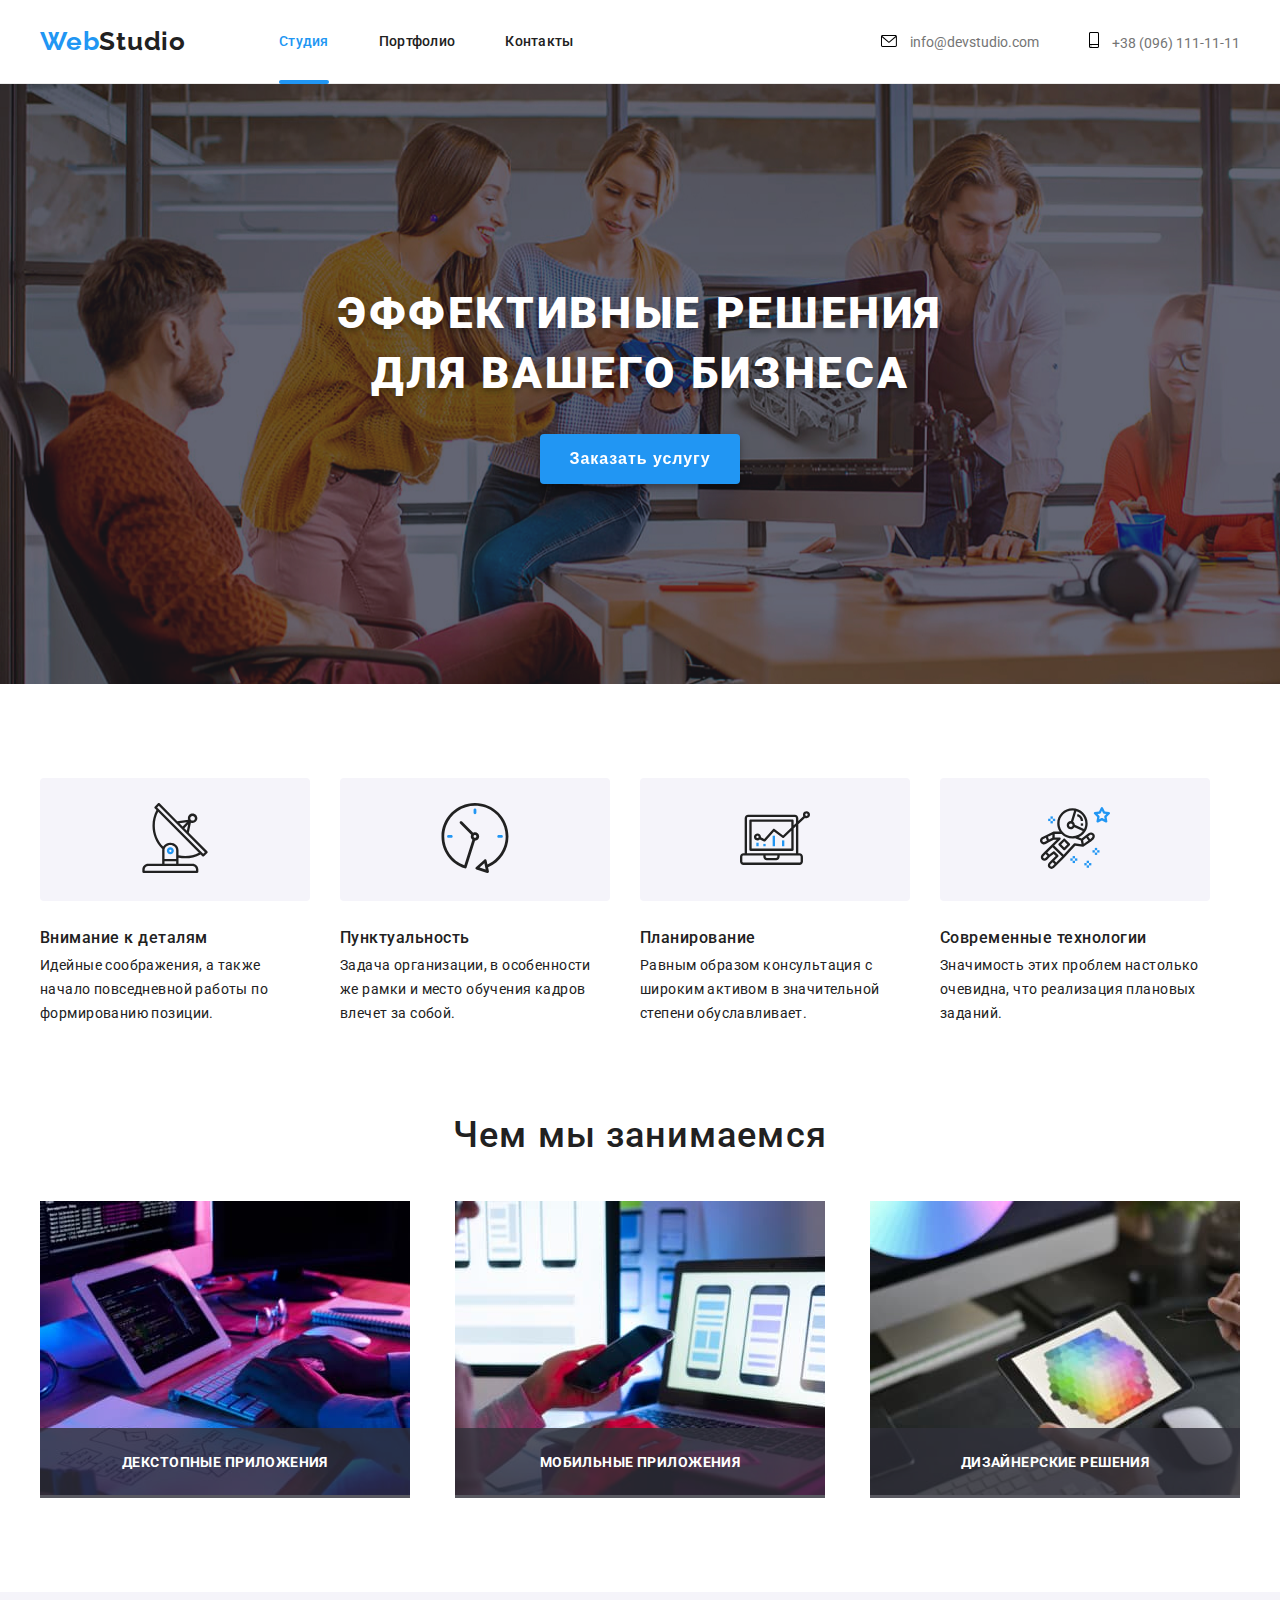
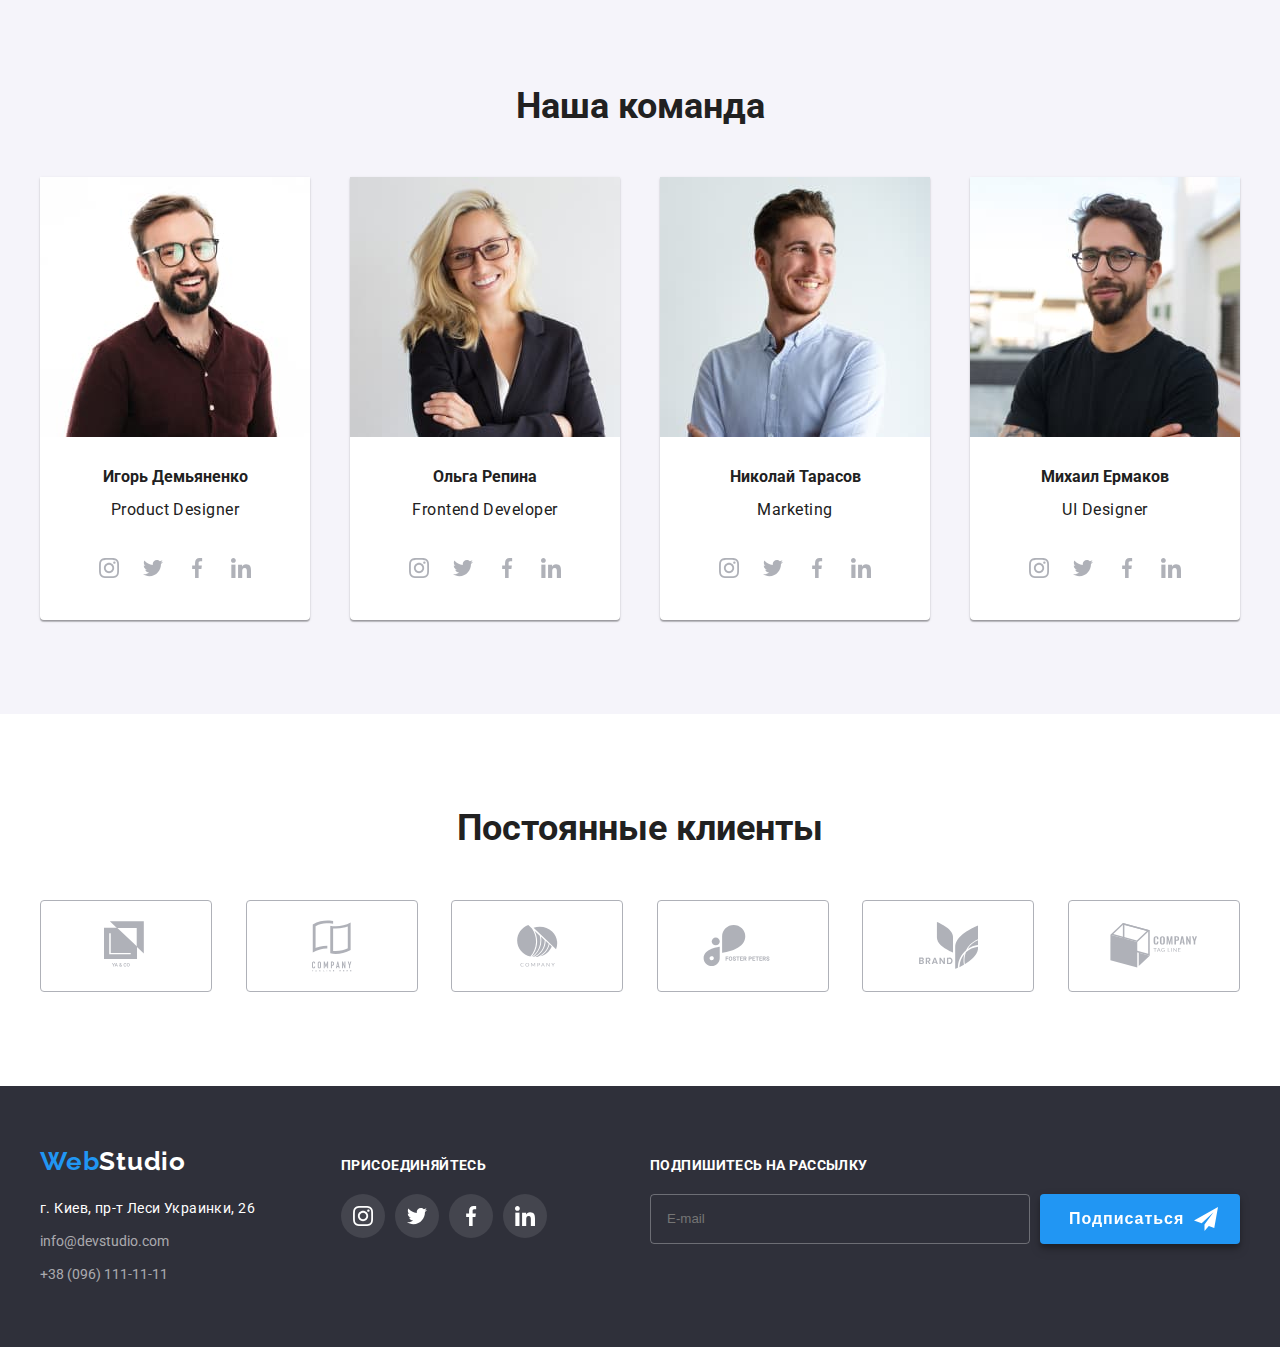
==== index.html @ e43fecfa "Загрузка проекта" ====
<!DOCTYPE html>
<html lang="ru">
  <head>
    <meta charset="UTF-8" />
    <meta http-equiv="X-UA-Compatible" content="IE=edge" />
    <meta name="viewport" content="width=device-width, initial-scale=1.0" />
    <title>Студия</title>
    <link rel="preconnect" href="https://fonts.gstatic.com" />
    <link
      href="https://fonts.googleapis.com/css2?family=Raleway:wght@700&family=Roboto:wght@400;500;700;900&display=swap"
      rel="stylesheet"
    />
    <link rel="stylesheet" href="css/main.min.css" />
  </head>
  <body>
    <!-- Шапка -->

    <header class="page-header">
      <div class="container header">
        <nav class="nav">
          <a href="./index.html" class="logo"> Web<span class="header-logo">Studio </span> </a>
          <ul class="site-nav list">
            <li class="nav-item"><a href="./index.html" class="link active">Студия</a></li>
            <li class="nav-item"><a href="./portfolio.html" class="link">Портфолио</a></li>
            <li class="nav-item"><a href="#contacts" class="link">Контакты</a></li>
          </ul>
        </nav>
        <ul class="auth-site list">
          <li class="auth-item">
            <div class="auth-block">
              <a href="mailto:info@devstudio.com" class="auth-block-link">
                <svg class="auth-icon" width="16" height="12">
                  <use href="./images/sprite.svg#mail"></use>
                </svg>
                info@devstudio.com
              </a>
            </div>
          </li>
          <li class="auth-item">
            <div class="auth-block">
              <a href="tel:+380961111111" class="auth-block-link">
                <svg class="auth-icon" width="10" height="16">
                  <use href="./images/sprite.svg#smartphone"></use>
                </svg>
                +38 (096) 111-11-11
              </a>
            </div>
          </li>
        </ul>
      </div>
    </header>
    <main>
      <!-- Герой -->

      <section class="section hero">
        <div class="hero">
          <h1 class="hero-title">Эффективные решения для вашего бизнеса</h1>
          <button type="button" class="button primary" data-modal-open> Заказать услугу</button>
        <div class="backdrop is-hidden" data-modal>
       <div class="modal">
       <button type="button" class="close" data-modal-close> 
         <svg class="signup-svg">
          <use href="./images/sprite.svg#modal-close"></use>
         </svg></button>
       <form action="" class="signup-form">
         <h2 class="signup-heading">Оставьте свои данные, мы вам перезвоним</h2>
         <label class="signup-field">
           Имя
           <span class="signup-form-input-wrapper">
           <input name="user-name" class="signup-form-input" type="text">
           <svg class="modal-icon">
              <use href="./images/sprite.svg#modal-person"></use>
            </svg>
          </span>
         </label>
          <label class="signup-field">
            Телефон
            <span class="signup-form-input-wrapper">
            <input name="user-phone" class="signup-form-input" type="tel">
            <svg class="modal-icon">
              <use href="./images/sprite.svg#modal-phone"></use>
            </svg>
            </span>
          </label>
          <label class="signup-field">
            Почта
            <span class="signup-form-input-wrapper">
            <input name="user-mail" class="signup-form-input" type="email">
            <svg class="modal-icon">
              <use href="./images/sprite.svg#modal-mail"></use>
            </svg>
            </span>
          </label>
          <label class="signup-field">
            Комментарий
            <textarea name="user-massage" placeholder="Введите текст" class="signup-textarea"></textarea>
          </label>
          <span class="signup-term">
           <input id="user-term" type="checkbox" name="user-term" class="signup-form-term visually-hidden">  
           <label class="signup-form-term-desc" for="user-term"> Соглашаюсь с рассылкой и принимаю <a class="terms-link" href=""> Условия договора</a></label>
            </span>
            <button type="submit" class="button signup-button">Отправить</button>
       </form>
      </div>
     </div>
        </div>
      </section>

      <div class="container">
        <ul class="advantage-icons">
          <li class="advantage-icons-list">
            <svg class="svg-icon">
              <use href="./images/sprite.svg#antenna"></use>
            </svg>
          </li>
          <li class="advantage-icons-list">
            <svg class="svg-icon">
              <use href="./images/sprite.svg#clock"></use>
            </svg>
          </li>
          <li class="advantage-icons-list">
            <svg class="svg-icon">
              <use href="./images/sprite.svg#diagram"></use>
            </svg>
          </li>
          <li class="advantage-icons-list">
            <svg class="svg-icon">
              <use href="./images/sprite.svg#astronaut"></use>
            </svg>
          </li>
        </ul>
      </div>

      <div class="container">
        <section class="advantage">
          <ul class="section-advantage">
            <li class="list-item">
              <h3 class="section-advantage-title">Внимание к деталям</h3>
              <p>Идейные соображения, а также начало повседневной работы по формированию позиции.</p>
            </li>
            <li class="list-item">
              <h3 class="section-advantage-title">Пунктуальность</h3>
              <p>Задача организации, в особенности же рамки и место обучения кадров влечет за собой.</p>
            </li>
            <li class="list-item">
              <h3 class="section-advantage-title">Планирование</h3>
              <p>Равным образом консультация с широким активом в значительной степени обуславливает.</p>
            </li>
            <li class="list-item">
              <h3 class="section-advantage-title">Современные технологии</h3>
              <p>Значимость этих проблем настолько очевидна, что реализация плановых заданий.</p>
            </li>
          </ul>
        </section>
      </div>

      <!-- Наши преимущества -->

      <section class="section">
        <div class="container">
          <h2 class="section-title">Чем мы занимаемся</h2>
          <ul class="section-title-image">
            <li class="advantage-image">
              <div class="advantage-info">
              <img src="./images/advantages/img.jpg" width="370" height="294" alt="программирование на планшете" />
              <p class="works">ДЕКСТОПНЫЕ ПРИЛОЖЕНИЯ</p>
              </div>
            </li>
            <li class="advantage-image">
              <div class="advantage-info">
              <img src="./images/advantages/img1.jpg" width="370" height="294" alt="дизайн приложения" />
              <p class="works">МОБИЛЬНЫЕ ПРИЛОЖЕНИЯ</p>
              </div>
            </li>
            <li class="advantage-image">
              <div class="advantage-info">
              <img src="./images/advantages/img2.jpg" width="370" height="294" alt="Планшет с палитрой" />
              <p class="works">ДИЗАЙНЕРСКИЕ РЕШЕНИЯ</p>
              </div>
            </li>
          </ul>
        </div>
      </section>

      <!-- Состав команды -->

      <section class="section section-team">
        <div class="container">
          <h2 class="section section-team-title">Наша команда</h2>
          <ul class="worker-list">
            <li class="team">
              <img src="./images/team/face.jpg" width="270" height="260" alt="Игорь Демьяненко" />
              <h3>Игорь Демьяненко</h3>
              <p>Product Designer</p>
              <div class="social-list">
                <ul class="social-list">
                  <li class="social-list-item">
                    <a href="#" class="social-list-link">
                      <svg class="social-list-icon">
                        <use href="./images/sprite.svg#instagram"></use>
                      </svg>
                    </a>
                  </li>
                  <li class="social-list-item">
                    <a href="#" class="social-list-link">
                      <svg class="social-list-icon">
                        <use href="./images/sprite.svg#twitter"></use>
                      </svg>
                    </a>
                  </li>
                  <li class="social-list-item">
                    <a href="#" class="social-list-link">
                      <svg class="social-list-icon">
                        <use href="./images/sprite.svg#facebook"></use>
                      </svg>
                    </a>
                  </li>
                  <li class="social-list-item">
                    <a href="#" class="social-list-link">
                      <svg class="social-list-icon">
                        <use href="./images/sprite.svg#linkedin"></use>
                      </svg>
                    </a>
                  </li>
                </ul>
              </div>
            </li>
            <li class="team">
              <img src="./images/team/face1.jpg" width="270" height="260" alt="Ольга Репина" />
              <h3>Ольга Репина</h3>
              <p>Frontend Developer</p>
              <div class="social-list">
                <ul class="social-list list">
                  <li class="social-list-item">
                    <a href="" class="social-list-link">
                      <svg class="social-list-icon">
                        <use href="./images/sprite.svg#instagram"></use>
                      </svg>
                    </a>
                  </li>
                  <li class="social-list-item">
                    <a href="" class="social-list-link">
                      <svg class="social-list-icon">
                        <use href="./images/sprite.svg#twitter"></use>
                      </svg>
                    </a>
                  </li>
                  <li class="social-list-item">
                    <a href="" class="social-list-link">
                      <svg class="social-list-icon">
                        <use href="./images/sprite.svg#facebook"></use>
                      </svg>
                    </a>
                  </li>
                  <li class="social-list-item">
                    <a href="" class="social-list-link">
                      <svg class="social-list-icon">
                        <use href="./images/sprite.svg#linkedin"></use>
                      </svg>
                    </a>
                  </li>
                </ul>
              </div>
            </li>
            <li class="team">
              <img src="./images/team/face2.jpg" width="270" height="260" alt="Николай Тарасов" />
              <h3>Николай Тарасов</h3>
              <p>Marketing</p>
              <div class="social-list">
                <ul class="social-list list">
                  <li class="social-list-item">
                    <a href="" class="social-list-link">
                      <svg class="social-list-icon">
                        <use href="./images/sprite.svg#instagram"></use>
                      </svg>
                    </a>
                  </li>
                  <li class="social-list-item">
                    <a href="" class="social-list-link">
                      <svg class="social-list-icon">
                        <use href="./images/sprite.svg#twitter"></use>
                      </svg>
                    </a>
                  </li>
                  <li class="social-list-item">
                    <a href="" class="social-list-link">
                      <svg class="social-list-icon">
                        <use href="./images/sprite.svg#facebook"></use>
                      </svg>
                    </a>
                  </li>
                  <li class="social-list-item">
                    <a href="" class="social-list-link">
                      <svg class="social-list-icon">
                        <use href="./images/sprite.svg#linkedin"></use>
                      </svg>
                    </a>
                  </li>
                </ul>
              </div>
            </li>
            <li class="team">
              <img src="./images/team/face3.jpg" width="270" height="260" alt="Михаил Ермаков" />
              <h3>Михаил Ермаков</h3>
              <p>UI Designer</p>
              <div class="social-list">
                <ul class="social-list list">
                  <li class="social-list-item">
                    <a href="" class="social-list-link">
                      <svg class="social-list-icon">
                        <use href="./images/sprite.svg#instagram"></use>
                      </svg>
                    </a>
                  </li>
                  <li class="social-list-item">
                    <a href="" class="social-list-link">
                      <svg class="social-list-icon">
                        <use href="./images/sprite.svg#twitter"></use>
                      </svg>
                    </a>
                  </li>
                  <li class="social-list-item">
                    <a href="" class="social-list-link">
                      <svg class="social-list-icon">
                        <use href="./images/sprite.svg#facebook"></use>
                      </svg>
                    </a>
                  </li>
                  <li class="social-list-item">
                    <a href="" class="social-list-link">
                      <svg class="social-list-icon">
                        <use href="./images/sprite.svg#linkedin"></use>
                      </svg>
                    </a>
                  </li>
                </ul>
              </div>
            </li>
          </ul>
        </div>
      </section>
        <div class="container partners">
          <h2 class="section section-partner-title">Постоянные клиенты</h2>
              <ul class="partner-list">
                  <li class="partner-list-item">
                    <a href="#" class="partner-list-link">
                      <svg width="44" height="49" class="partner-list-icon" >
                        <use href="./images/sprite.svg#logo1"></use>
                      </svg>
                    </a>
                  </li>
                  <li class="partner-list-item">
                    <a href="#" class="partner-list-link">
                      <svg width="40" height="52" class="partner-list-icon">
                        <use href="./images/sprite.svg#logo2"></use>
                      </svg>
                    </a>
                  </li>
                  <li class="partner-list-item">
                    <a href="#" class="partner-list-link">
                      <svg width="41" height="42" class="partner-list-icon">
                        <use href="./images/sprite.svg#logo3"></use>
                      </svg>
                    </a>
                  </li>
                  <li class="partner-list-item">
                    <a href="#" class="partner-list-link">
                      <svg width="80" height="42" class="partner-list-icon" >
                        <use href="./images/sprite.svg#logo4"></use>
                      </svg>
                    </a>
                  </li>
                  <li class="partner-list-item">
                    <a href="#" class="partner-list-link">
                      <svg width="59" height="47" class="partner-list-icon">
                        <use href="./images/sprite.svg#logo5"></use>
                      </svg>
                    </a>
                  </li>
                  <li class="partner-list-item">
                    <a href="#" class="partner-list-link">
                      <svg width="88" height="45" class="partner-list-icon">
                        <use href="./images/sprite.svg#logo6"></use>
                      </svg>
              </ul>
        </div>
    </main>

    <!-- Подвал -->



    <footer class="footer">
      <div class="container">
         <div>
        <a href="./index.html" class="logo footer"> Web<span class="footer-logo">Studio </span> </a>

        <!-- Контакты -->
       
        <address class="contacts footer">
          <p>г. Киев, пр-т Леси Украинки, 26</p>
          <a class="link" href="mailto:info@devstudio.com">info@devstudio.com</a>
          <a class="link" href="tel:+380961111111">+38 (096) 111-11-11</a>
            </div>
            <div class="footer-social">
              <p class="footer-list-title">ПРИСОЕДИНЯЙТЕСЬ</p>
              <ul class="footer-list list">
                <li class="footer-list-item">
                  <a href="#" class="footer-list-link">
                    <svg class="footer-list-icon">
                      <use href="./images/sprite.svg#instagram"></use>
                    </svg>
                  </a>
                </li>
                <li class="footer-list-item">
                  <a href="#" class="footer-list-link">
                    <svg class="footer-list-icon">
                      <use href="./images/sprite.svg#twitter"></use>
                    </svg>
                  </a>
                </li>
                <li class="footer-list-item">
                  <a href="#" class="footer-list-link">
                    <svg class="footer-list-icon">
                      <use href="./images/sprite.svg#facebook"></use>
                    </svg>
                  </a>
                </li>
                <li class="footer-list-item">
                  <a href="#" class="footer-list-link">
                    <svg class="footer-list-icon">
                      <use href="./images/sprite.svg#linkedin"></use>
                    </svg>
                  </a>
                </li>
                </ul>
              </div>     
                <div class="subscribe-social-box">
                  <p class="subscribe-list-title">Подпишитесь на рассылку</p>
                    <div class="subscribe-social">
                      <input name="user-mail" class="subscribe-form-input" type="email" placeholder="E-mail">
                      <button type="button" class="button subscribe"> Подписаться
                        <svg class="subscribe-icon">
                          <use href="./images/sprite.svg#modal-send"></use>
                        </svg>
                      </button>
                    </div> 
               </div>  
             </div>
        </address>
      </div>
    </footer>

  <script src="./js/modal.js"></script>
  </body>
</html>
---- css/main.min.css ----
:root{--primary-text-color: #212121;--primary-white-color: #ffffff;--title-text-color: #757575;--accent-text-color: #2196f3;--secondary-background-color: #f5f4fa;--hero-background-color: #2f303a}*{padding:0px}ul{list-style:none}a{text-decoration:none}header{border-bottom:1px solid #ececec}p{margin:0;padding:0}body{margin:0px;background-color:var(--primary-white-color);color:var(--primary-text-color);font-family:'Roboto', sans-serif;font-size:14px;font-weight:400}footer{font-size:14px}.container{margin:0 auto;width:1200px}.visually-hidden{position:absolute !important;clip:rect(1px 1px 1px 1px);clip:rect(1px, 1px, 1px, 1px);padding:0 !important;border:0 !important;height:1px !important;width:1px !important;overflow:hidden}.button{background-color:var(--secondary-background-color);color:var(--primary-text-color);cursor:pointer;display:inline-block;filter:drop-shadow(0px 4px 4px rgba(0,0,0,0.25))}.link{display:flex;justify-content:space-around;width:100%}.header-page{position:relative;width:100%;top:10px;left:0;transition:0.5s}.header-logo{color:var(--primary-text-color)}.container.header{display:flex;align-items:center;align-self:center}.logo{padding-top:24px;padding-bottom:25px;display:flex;color:var(--accent-text-color);font-family:'Raleway', sans-serif;font-size:26px;line-height:1.19;letter-spacing:0.03em;font-weight:700}.nav{display:flex;align-items:center;align-self:center}.nav .logo{display:flex}.nav-item:not(:last-child){margin-right:50px}.site-nav .link{color:var(--primary-text-color);font-weight:500;line-height:1.14;letter-spacing:0.02em;display:block;padding-top:32px;padding-bottom:32px}.site-nav-link{margin-right:50px}.site-nav.list{margin-left:93px;display:flex;align-items:center}.site-nav .active{color:var(--accent-text-color);font-weight:500;line-height:1.14;letter-spacing:0.02em;position:relative}.site-nav .active::before{content:'';position:absolute;left:0;top:calc(100% - 1px);width:100%;height:4px;border-radius:4px;background-color:var(--accent-text-color)}.site-nav .link:hover,.site-nav .link:focus{transition:all 0.25s cubic-bezier(0.4, 0, 0.2, 1);color:var(--accent-text-color)}.list{padding:0px;margin:0px;list-style:none}.auth-icon{margin-right:10px}.auth-site .link{color:var(--title-text-color);font-weight:500;line-height:1.14;letter-spacing:0.02em}.auth-item:not(:last-child){margin-right:50px}.auth-site.list{margin-left:auto;display:flex;padding-top:32px;padding-bottom:32px;align-items:center}.auth-site .auth-block-link:hover,.auth-site .auth-block-link:focus{transition:all 0.25s cubic-bezier(0.4, 0, 0.2, 1);color:var(--accent-text-color)}.auth-block-link{color:var(--title-text-color)}.auth-block-link:focus .auth-icon,.auth-block-link:hover .auth-icon{transition:all 0.25s cubic-bezier(0.4, 0, 0.2, 1);color:var(--accent-text-color);fill:var(--accent-text-color)}.section.hero{background-color:var(--hero-background-color);text-align:center;color:var(--primary-white-color);margin-bottom:94px;background-image:url("../images/hero/studio-background.jpg");background-repeat:no-repeat;background-size:cover}.hero{background:rgba(47,48,58,0.4)}.hero-title{padding-top:200px;margin:0 auto;margin-bottom:30px;max-width:696px;font-weight:900;font-size:44px;line-height:1.36;letter-spacing:0.06em;text-transform:uppercase;text-shadow:0px 4px 4px rgba(0,0,0,0.25)}.auth-block{display:flex}.button.primary{min-width:200px;min-height:50px;text-align:center;margin-bottom:200px;background-color:var(--accent-text-color);color:var(--primary-white-color);font-weight:700;font-size:16px;line-height:1.88;letter-spacing:0.06em;border:none;box-shadow:0px 4px 4px rgba(0,0,0,0.15);border-radius:4px}.backdrop{position:fixed;top:0;left:0;width:100%;height:100%;background:rgba(0,0,0,0.2);box-shadow:0px 1px 3px rgba(0,0,0,0.12),0px 1px 1px rgba(0,0,0,0.14),0px 2px 1px rgba(0,0,0,0.2);border-radius:4px}.backdrop.is-hidden{opacity:0;pointer-events:none}.modal{position:absolute;top:50%;left:50%;transform:translate(-50%, -50%);width:528px;height:581px;background-color:var(--primary-white-color)}.modal-svg{width:11px;height:11px}.close{position:absolute;border:none;outline:none;width:30px;height:30px;display:flex;justify-content:center;align-items:center;top:8px;right:8px;cursor:pointer;background:var(--secondary-background-color);border:1px solid rgba(0,0,0,0.1);border-radius:50%}.sighup-term{display:flex;align-items:center}.signup-form-term-desc{position:relative;padding-left:8px;cursor:pointer}.signup-form-term-desc::before{content:'';top:0;left:-20px;width:15px;height:15px;border:2px solid var(--primary-text-color)}.signup-form-term:checked+.signup-form-term-desc::before{border-color:var(--accent-text-color);background:var(--accent-text-color) url(../images/Vector.svg) no-repeat center center}.advantage{margin-bottom:94px}.advantage-image:not(:last-child){margin-right:30px}.advantage-icons{display:flex;justify-content:left}.svg-icon{width:70px;height:70px;padding:25px 100px 25px 100px}.container .advantage-icons{margin-bottom:30px}.advantage-icons-list{background-color:var(--secondary-background-color);border-radius:4px}.advantage-icons-list:not(:last-child){margin-right:30px}.section-title-image{display:flex;margin:0px;justify-content:space-between;padding-bottom:94px}.section.section-team-title{font-size:36px;line-height:1.16;text-align:center;margin-top:0px;margin-bottom:50px}.advantage-info{position:relative;z-index:-1}.works{position:absolute;display:flex;justify-content:center;align-items:center;bottom:0;width:100%;height:70px;color:var(--primary-white-color);background:rgba(47,48,58,0.8);font-weight:700;font-size:14px;line-height:1.14;letter-spacing:0.03em}.section-advantage{max-width:1170px;justify-content:space-between;margin:0px;display:flex}.section-advantage-title{margin-top:0px;margin-bottom:10px;font-size:14px;font-weight:700;line-height:1.14px;letter-spacing:0.03em}.section-advantage .list-item+.list-item{margin-left:30px}.list-item>p{font-size:14px;line-height:1.71;letter-spacing:0.03em;max-width:270px}.section-title{margin-top:0px;margin-bottom:50px;text-align:center;font-weight:500;font-size:36px;line-height:0.85;letter-spacing:0.03em;color:var(--primary-text-color)}.worker-list{margin:0px;padding-bottom:94px;display:flex;justify-content:space-between}.section-team{color:var(--primary-text-color);margin-top:0px;padding-top:94px}.team{max-width:270px;background-color:var(--primary-white-color);box-shadow:0px 1px 3px rgba(0,0,0,0.12),0px 1px 1px rgba(0,0,0,0.14),0px 2px 1px rgba(0,0,0,0.2);border-radius:0px 0px 4px 4px;text-align:center}.team>img{margin-bottom:30px;display:block}.section-team{background-color:var(--secondary-background-color)}.section-advantage-title{font-weight:500;font-size:16px;font-style:normal;line-height:0.85;letter-spacing:0.03em;margin-top:0px;margin-bottom:10px}li.team>p{font-size:16px;line-height:0.84;letter-spacing:0.03em;margin-bottom:30px}.social-list{display:flex;justify-content:center}.social-list-link{display:flex;justify-content:center;align-items:center;width:44px;height:44px;border-radius:50%}.social-list-icon{width:20px;height:20px;fill:#afb1b8}.social-list .list{padding-bottom:30px}.social-list-link:focus,.social-list-link:hover{transition:all 0.25s cubic-bezier(0.4, 0, 0.2, 1);background-color:var(--accent-text-color)}.social-list-link:focus .social-list-icon,.social-list-link:hover .social-list-icon{transition:all 0.25s cubic-bezier(0.4, 0, 0.2, 1);fill:var(--primary-white-color)}.partner-list{display:flex;padding:0;margin:0;justify-content:space-between}.partner-list.partner-list-link{display:flex;justify-content:center;align-items:center;width:170px;height:90px;padding:auto}.partner-list-icon{fill:#afb1b8;padding:20px}.partner-list-item{border:1px solid #afb1b8;box-sizing:border-box;border-radius:4px}.partner-list-item:not(:last-child){margin-right:30px}.partner-list-item:hover .partner-list-icon,.partner-list-item:focus .partner-list-icon{transition:all 0.25s cubic-bezier(0.4, 0, 0.2, 1);fill:var(--accent-text-color)}.partner-list-item:hover,.partner-list-item:focus{transition:all 0.25s cubic-bezier(0.4, 0, 0.2, 1);border-color:var(--accent-text-color)}.section.section-partner-title{font-size:36px;line-height:1.16;text-align:center;margin-top:0px;margin-bottom:50px}.container.partners{margin-top:94px;margin-bottom:94px}.partner-list{display:flex;padding:0;margin:0;justify-content:space-between}.partner-list .partner-list-link{display:flex;justify-content:center;align-items:center;width:170px;height:90px;padding:auto}.partner-list-icon{fill:#afb1b8;padding:20px}.partner-list-item{border:1px solid #afb1b8;box-sizing:border-box;border-radius:4px}.partner-list-item:not(:last-child){margin-right:30px}.partner-list-item:hover .partner-list-icon,.partner-list-item:focus .partner-list-icon{transition:all 0.25s cubic-bezier(0.4, 0, 0.2, 1);fill:var(--accent-text-color)}.partner-list-item:hover,.partner-list-item:focus{transition:all 0.25s cubic-bezier(0.4, 0, 0.2, 1);border-color:var(--accent-text-color)}.section.section-partner-title{font-size:36px;line-height:1.16;text-align:center;margin-top:0px;margin-bottom:50px}.container.partners{margin-top:94px;margin-bottom:94px}.footer{background-color:var(--hero-background-color)}.footer-logo{color:var(--primary-white-color)}.footer .logo{margin-bottom:20px;display:block}.contact>p{color:var(--primary-white-color);font-style:normal;line-height:1.71;letter-spacing:0.03em;margin:0px;margin-bottom:9px}.contact>p{color:var(--primary-white-color);font-style:normal;line-height:1.71;letter-spacing:0.03em;margin:0px;margin-bottom:9px}.contacts>p{color:var(--primary-white-color);font-style:normal;line-height:1.71;letter-spacing:0.03em;margin:0px;margin-bottom:9px}.contacts>a{margin-bottom:9px}.footer>.container{padding-top:60px;padding-bottom:60px}.contacts .link{font-style:normal;line-height:1.71;color:rgba(255,255,255,0.6);display:block}.contacts .link:hover,.contacts.link:focus{transition:all 0.25s cubic-bezier(0.4, 0, 0.2, 1);color:var(--accent-text-color)}.footer .container{display:flex;padding:0}.footer-list{display:flex}.footer-list-title{display:flex;margin-bottom:20px;font-weight:700;line-height:1.14;letter-spacing:0.03em;text-transform:uppercase;color:var(--primary-white-color)}.footer-social{margin-top:72px;margin-left:70px;margin-bottom:100px}.footer-list-link{display:flex;justify-content:center;align-items:center;width:44px;height:44px;border-radius:50%;background-color:rgba(255,255,255,0.1);margin-right:10px}.footer-list-icon{width:20px;height:20px;fill:var(--primary-white-color)}.footer-list-link:focus,.footer-list-link:hover{transition:all 0.25s cubic-bezier(0.4, 0, 0.2, 1);background-color:var(--accent-text-color)}.footer-list-link:focus .footer-list-icon,.footer-list-link:hover .footer-list-icon{transition:all 0.25s cubic-bezier(0.4, 0, 0.2, 1);fill:var(--primary-white-color)}.logo.footer{padding:0;margin-top:60px}.contacts.footer{width:231px;margin-bottom:60px}.subscribe-box{display:flex;margin-top:72px}.subscribe-form-input{width:100%;height:50px;box-sizing:border-box;border:1px solid rgba(255,255,255,0.3);border-radius:4px;background:none;margin-right:10px;padding:12px 16px}.subscribe-social-box{margin-top:72px;margin-left:93px;width:100%}.subscribe-list-title{display:flex;margin-bottom:20px;width:100%;font-weight:700;line-height:1.14;letter-spacing:0.03em;text-transform:uppercase;color:var(--primary-white-color)}.subscribe-social{display:flex}.button.subscribe{min-width:200px;min-height:50px;text-align:left;padding-left:29px;background-color:var(--accent-text-color);color:var(--primary-white-color);font-weight:700;font-size:16px;line-height:1.88;letter-spacing:0.06em;border:none;box-shadow:0px 4px 4px rgba(0,0,0,0.15);border-radius:4px}.modal{color:var(--title-text-color)}.signup-heading{color:var(--primary-text-color);margin:0;margin-bottom:10px}.close{background:none}.close:hover{fill:var(--accent-text-color)}.signup-form{display:flex;flex-direction:column;padding:40px}.signup-textarea{border:1px solid rgba(33,33,33,0.2);box-sizing:border-box;border-radius:4px}.signup-form-input{width:100%;height:40px;border:1px solid rgba(33,33,33,0.2);box-sizing:border-box;border-radius:4px;transition:border-color 250ms linear;padding-left:42px}.signup-form-input-wrapper{display:block;position:relative;margin-top:4px;margin-bottom:10px}.modal-icon{position:absolute;display:block;top:50%;left:15px;transform:translateY(-50%);width:18px;height:18px;transition:background-color 250ms linear}.signup-form-input:focus{outline:none;border-color:var(--accent-text-color)}.signup-form-input:focus+.modal-icon{fill:var(--accent-text-color);border-color:var(--accent-text-color)}.signup-textarea{width:100%;height:120px;border:1px solid rgba(33,33,33,0.2);border-radius:4px;padding:12px 16px;resize:none;margin-top:4px;margin-bottom:20px;transition:border-color 250ms linear}.signup-textarea:focus{outline:none;border-color:var(--accent-text-color)}.signup-form-term-desc{display:flex;justify-content:center;align-items:center;line-height:1.71;letter-spacing:0.03em}.signup-form-term-desc::before{display:block;content:'';width:16px;height:16px;outline:1px solid #000000;margin-right:10px}.signup-form-term{margin:0;margin-right:8px}.signup-term{display:flex;justify-content:center;align-items:center;margin-bottom:30px}.signup-field{text-align:left}.terms-link{text-decoration:underline}.signup-button{display:block;margin:0 auto;width:200px;height:50px;border-radius:4px;background-color:var(--accent-text-color);color:var(--primary-white-color);cursor:pointer;font-weight:700;font-size:16px;line-height:1.87;letter-spacing:0.06em}.subscribe-icon{position:absolute;padding-left:10px;top:50%;transform:translateY(-50%);width:24px;height:24px}
/*# sourceMappingURL=main.min.css.map */
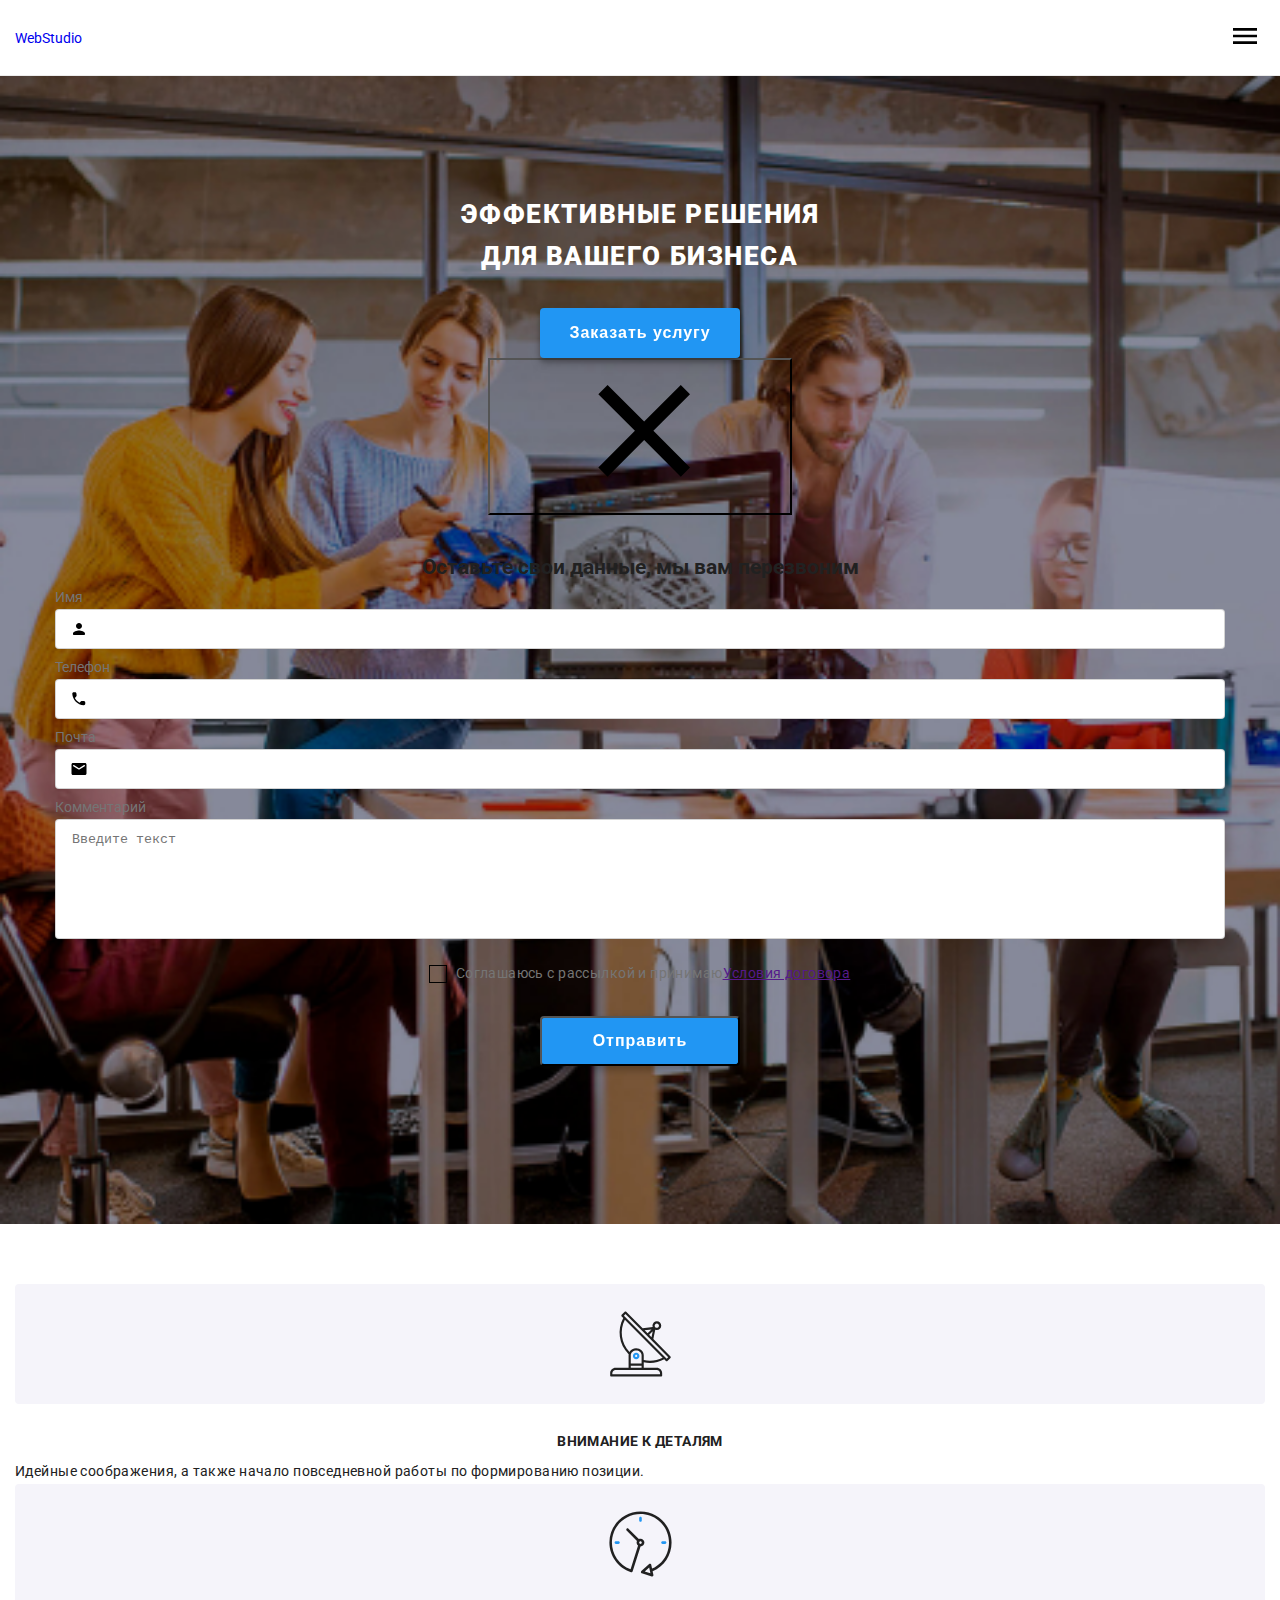
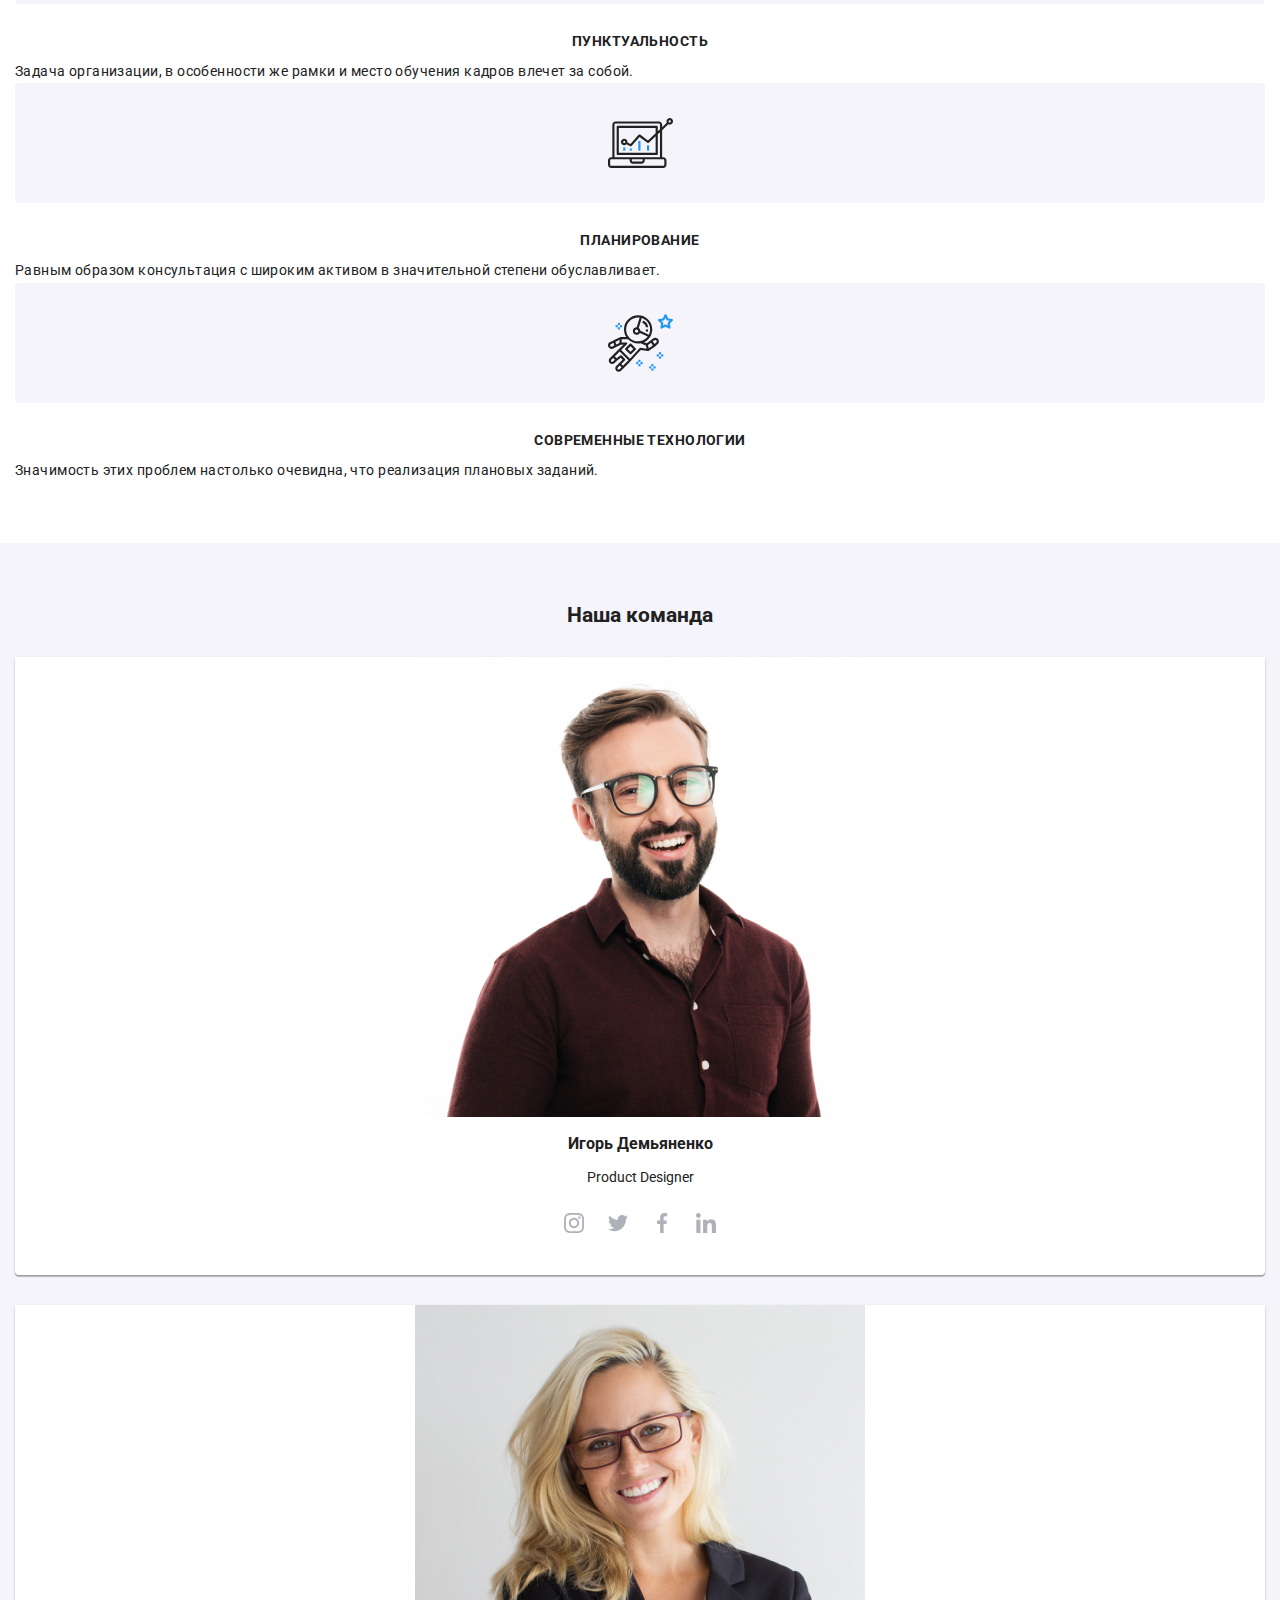
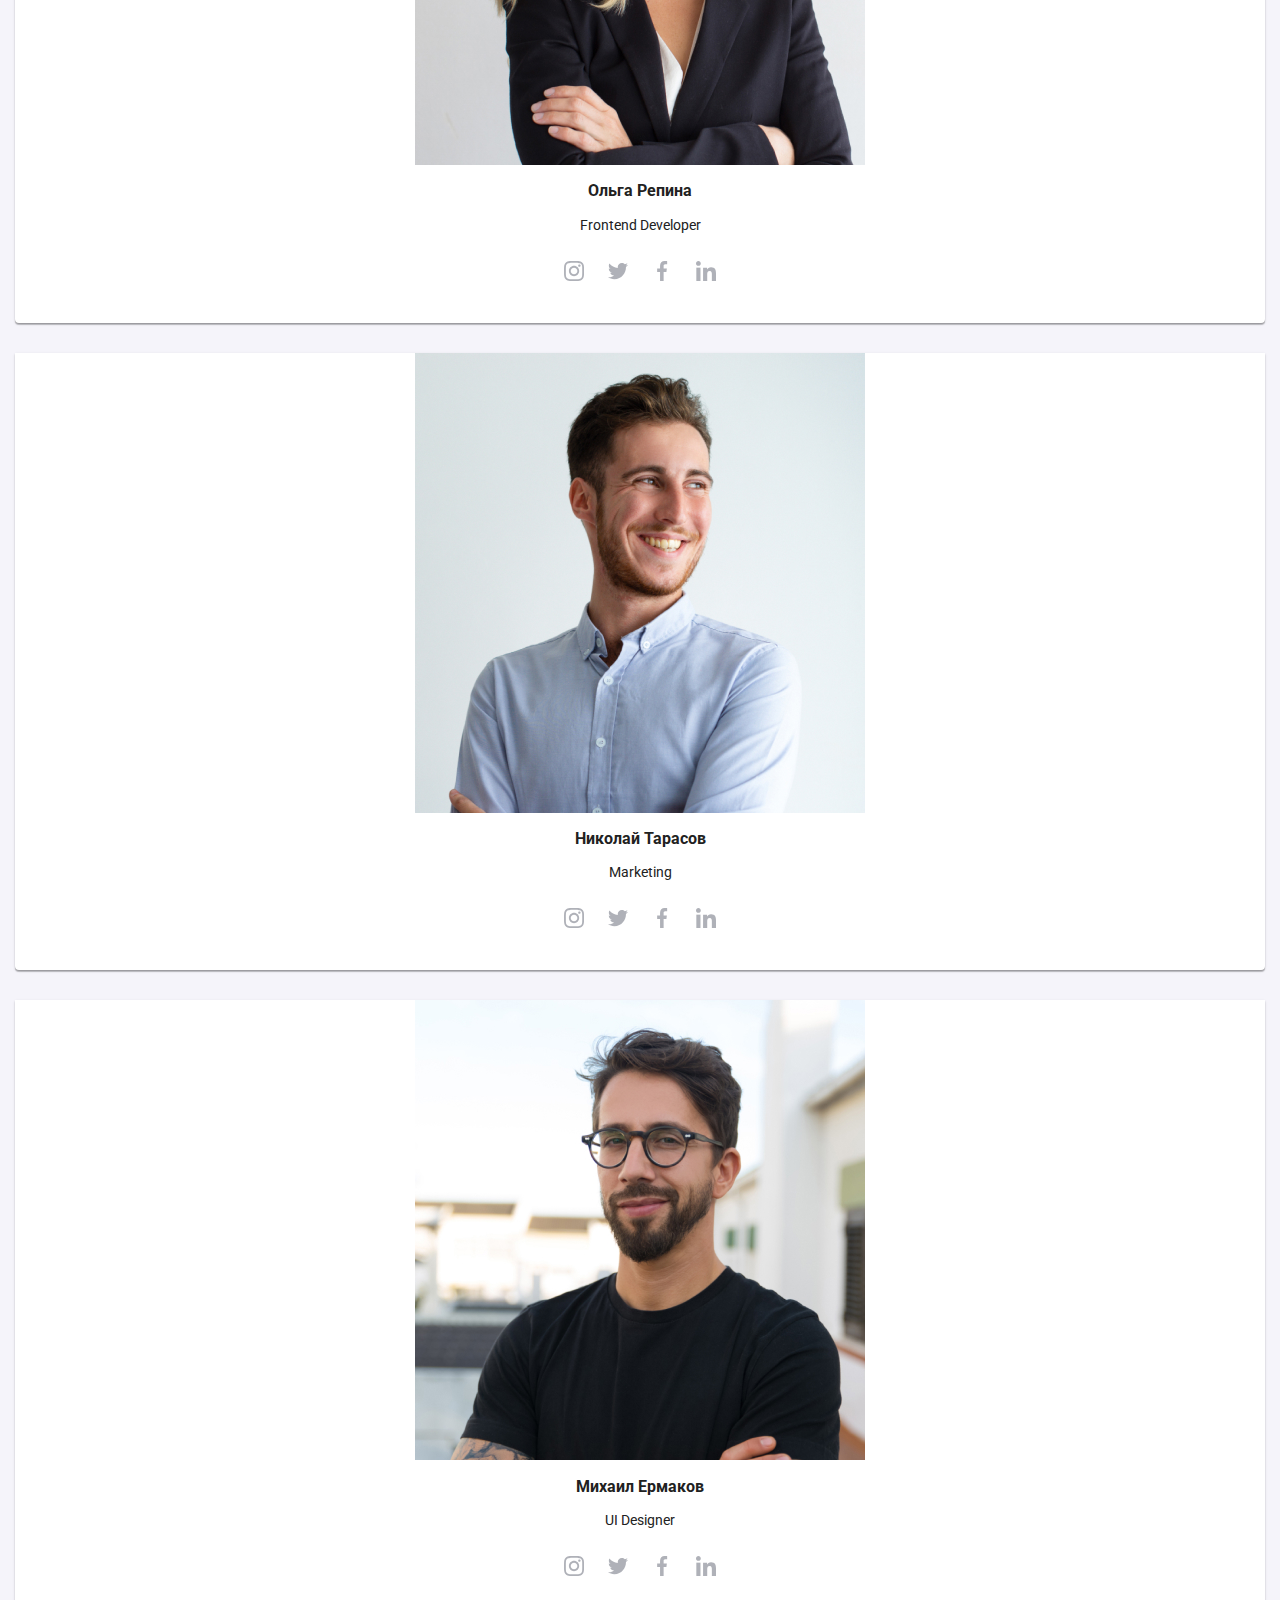
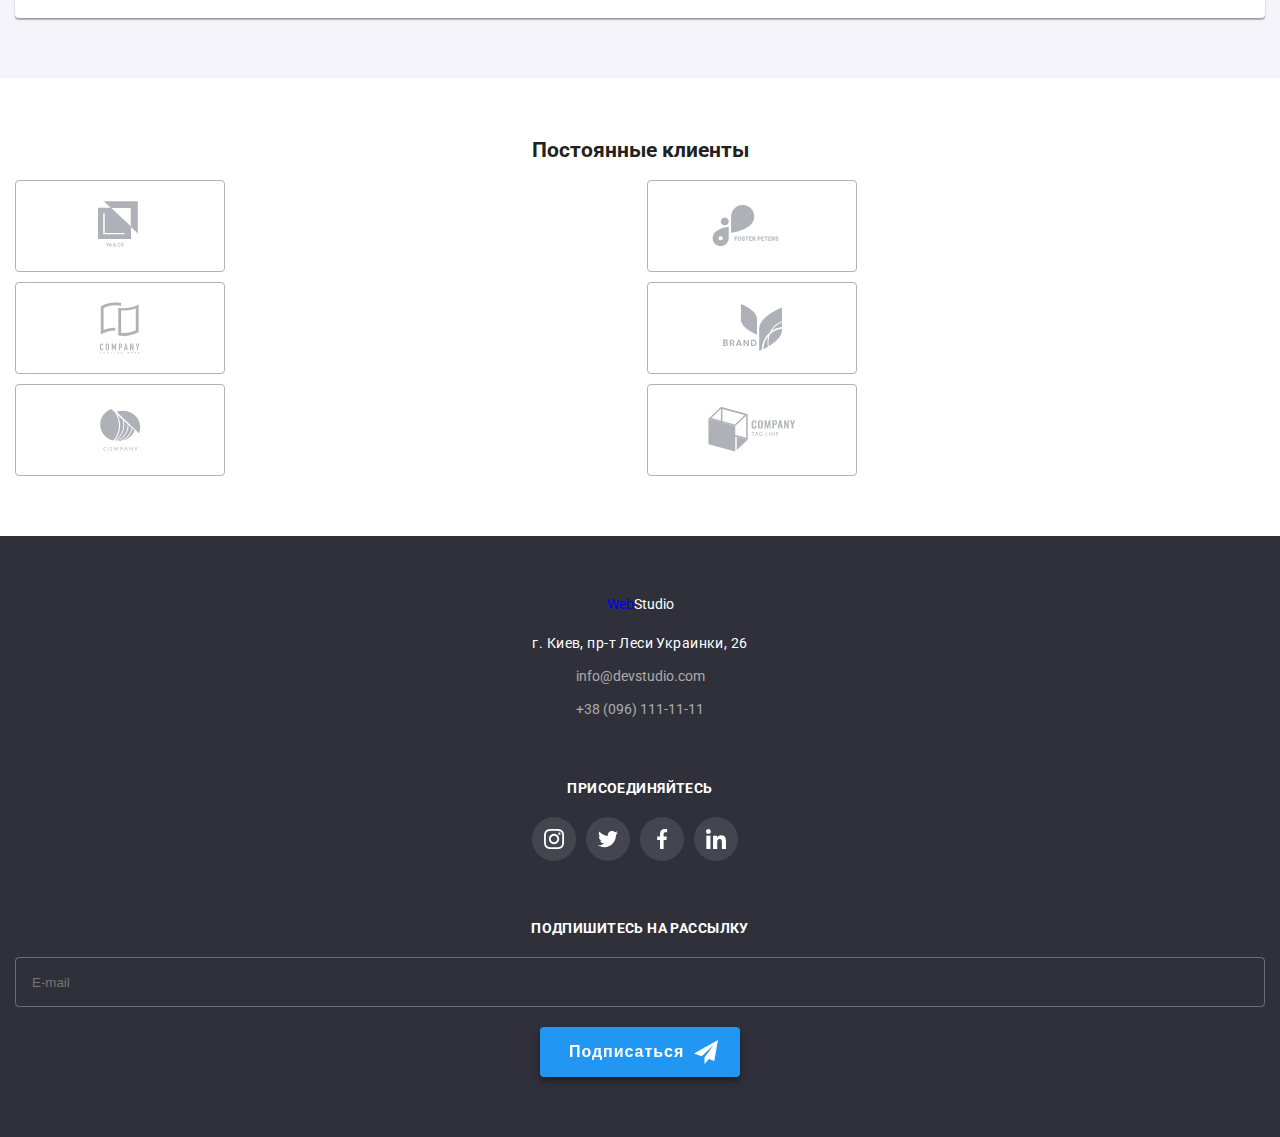
==== commit d6505d9f: "Сделан мобильник кроме модалки" ====
--- a/index.html
+++ b/index.html
@@ -19,7 +19,76 @@
       <div class="container header">
         <nav class="nav">
           <a href="./index.html" class="logo"> Web<span class="header-logo">Studio </span> </a>
-          <ul class="site-nav list">
+            <button class="mobile-open-btn" data-menu-button>
+                <svg class="mobile-open-icon">
+                    <use href="./images/sprite.svg#burger"></use>
+                </svg>
+            </button>
+            <!-- <button class="modal-btn" type="button" data-menu-open></button> -->
+         <div class="mobile-menu" data-menu>
+            <button class="mobile-menu-close-btn" data-menu-close>
+                <svg class="mobile-menu-close-icon">
+                    <use href="./images/sprite.svg#burger-close"></use>
+                </svg>
+
+         
+              </button>
+              <ul class="site-nav list">
+                <li class="nav-item"><a href="./index.html" class="link active">Студия</a></li>
+                <li class="nav-item"><a href="./portfolio.html" class="link">Портфолио</a></li>
+                <li class="nav-item"><a href="#contacts" class="link">Контакты</a></li>
+              </ul>
+              <ul class="auth-site list">
+                <li class="auth-item">
+                  <div class="auth-block">
+                    <a href="mailto:info@devstudio.com" class="auth-mail">
+                      <svg class="auth-icon" width="16" height="12">
+                        <use href="./images/sprite.svg#mail"></use>
+                      </svg>
+                      info@devstudio.com
+                    </a>
+                  </div>
+                </li>
+                <li class="auth-item">
+                  <div class="auth-block">
+                    <a href="tel:+380961111111" class="auth-tel">
+                      <svg class="auth-icon" width="10" height="16">
+                        <use href="./images/sprite.svg#smartphone"></use>
+                      </svg>
+                      +38 (096) 111-11-11
+                    </a>
+                  </div>
+                </li>
+              </ul>
+              <div class="social-list-burger">
+              <ul class="social-burger">
+                <li class="social-list-burger-item">
+                  <a href="" class="social-list-burger-link">
+                    Instagram
+                  </a>
+                </li>
+                <li class="social-list-burger-item">
+                  <a href="" class="social-list-burger-link">
+                    Twitter
+                  </a>
+                </li>
+                <li class="social-list-burger-item">
+                  <a href="" class="social-list-burger-link">
+                    Facebook
+                  </a>
+                </li>
+                <li class="social-list-burger-item">
+                  <a href="" class="social-list-burger-link">
+                    LinkedIn
+                  </a>
+                </li>
+              </ul>
+            </div>
+            </div>
+          </nav>
+            
+
+          <!-- <ul class="site-nav list">
             <li class="nav-item"><a href="./index.html" class="link active">Студия</a></li>
             <li class="nav-item"><a href="./portfolio.html" class="link">Портфолио</a></li>
             <li class="nav-item"><a href="#contacts" class="link">Контакты</a></li>
@@ -46,14 +115,15 @@
               </a>
             </div>
           </li>
-        </ul>
+        </ul> -->
       </div>
     </header>
     <main>
       <!-- Герой -->
 
       <section class="section hero">
-        <div class="hero">
+        <div class="container">
+<div class="hero">
           <h1 class="hero-title">Эффективные решения для вашего бизнеса</h1>
           <button type="button" class="button primary" data-modal-open> Заказать услугу</button>
         <div class="backdrop is-hidden" data-modal>
@@ -107,75 +177,68 @@
       </section>
 
       <div class="container">
-        <ul class="advantage-icons">
-          <li class="advantage-icons-list">
+        <ul class="advantage">
+          <li class="advantage-list">
+            <div class="icon-background">
             <svg class="svg-icon">
               <use href="./images/sprite.svg#antenna"></use>
             </svg>
+            </div>
+            <h3 class="advantage-title">Внимание к деталям</h3>
+            <p class="advantage-text">Идейные соображения, а также начало повседневной работы по формированию позиции.</p>
           </li>
-          <li class="advantage-icons-list">
+          <li class="advantage-list">
+            <div class="icon-background">
             <svg class="svg-icon">
               <use href="./images/sprite.svg#clock"></use>
             </svg>
+            </div>
+              <h3 class="advantage-title">Пунктуальность</h3>
+              <p class="advantage-text">Задача организации, в особенности же рамки и место обучения кадров влечет за собой.</p>
           </li>
-          <li class="advantage-icons-list">
+          <li class="advantage-list">
+            <div class="icon-background">
             <svg class="svg-icon">
               <use href="./images/sprite.svg#diagram"></use>
             </svg>
+            </div>
+              <h3 class="advantage-title">Планирование</h3>
+              <p class="advantage-text">Равным образом консультация с широким активом в значительной степени обуславливает.</p>
           </li>
-          <li class="advantage-icons-list">
+          <li class="advantage-list">
+            <div class="icon-background">
             <svg class="svg-icon">
               <use href="./images/sprite.svg#astronaut"></use>
             </svg>
+            </div>
+              <h3 class="advantage-title">Современные технологии</h3>
+              <p class="advantage-text">Значимость этих проблем настолько очевидна, что реализация плановых заданий.</p>
           </li>
         </ul>
       </div>
 
-      <div class="container">
-        <section class="advantage">
-          <ul class="section-advantage">
-            <li class="list-item">
-              <h3 class="section-advantage-title">Внимание к деталям</h3>
-              <p>Идейные соображения, а также начало повседневной работы по формированию позиции.</p>
-            </li>
-            <li class="list-item">
-              <h3 class="section-advantage-title">Пунктуальность</h3>
-              <p>Задача организации, в особенности же рамки и место обучения кадров влечет за собой.</p>
-            </li>
-            <li class="list-item">
-              <h3 class="section-advantage-title">Планирование</h3>
-              <p>Равным образом консультация с широким активом в значительной степени обуславливает.</p>
-            </li>
-            <li class="list-item">
-              <h3 class="section-advantage-title">Современные технологии</h3>
-              <p>Значимость этих проблем настолько очевидна, что реализация плановых заданий.</p>
-            </li>
-          </ul>
-        </section>
-      </div>
-
       <!-- Наши преимущества -->
 
-      <section class="section">
-        <div class="container">
-          <h2 class="section-title">Чем мы занимаемся</h2>
-          <ul class="section-title-image">
-            <li class="advantage-image">
-              <div class="advantage-info">
-              <img src="./images/advantages/img.jpg" width="370" height="294" alt="программирование на планшете" />
-              <p class="works">ДЕКСТОПНЫЕ ПРИЛОЖЕНИЯ</p>
+      <section class="section works">
+        <div class="container works">
+          <h2 class="works-title">Чем мы занимаемся</h2>
+          <ul class="works">
+            <li class="works-image">
+              <div class="works-info">
+              <img src="./images/advantages/img.jpg"  alt="программирование на планшете" />
+              <p class="works-text">ДЕКСТОПНЫЕ ПРИЛОЖЕНИЯ</p>
               </div>
             </li>
-            <li class="advantage-image">
-              <div class="advantage-info">
-              <img src="./images/advantages/img1.jpg" width="370" height="294" alt="дизайн приложения" />
-              <p class="works">МОБИЛЬНЫЕ ПРИЛОЖЕНИЯ</p>
+            <li class="works-image">
+              <div class="works-info">
+              <img src="./images/advantages/img1.jpg"  alt="дизайн приложения" />
+              <p class="works-text">МОБИЛЬНЫЕ ПРИЛОЖЕНИЯ</p>
               </div>
             </li>
-            <li class="advantage-image">
-              <div class="advantage-info">
-              <img src="./images/advantages/img2.jpg" width="370" height="294" alt="Планшет с палитрой" />
-              <p class="works">ДИЗАЙНЕРСКИЕ РЕШЕНИЯ</p>
+            <li class="works-image">
+              <div class="works-info">
+              <img src="./images/advantages/img2.jpg"  alt="Планшет с палитрой" />
+              <p class="works-text">ДИЗАЙНЕРСКИЕ РЕШЕНИЯ</p>
               </div>
             </li>
           </ul>
@@ -184,49 +247,47 @@
 
       <!-- Состав команды -->
 
-      <section class="section section-team">
+      <section class="section-team">
         <div class="container">
-          <h2 class="section section-team-title">Наша команда</h2>
-          <ul class="worker-list">
-            <li class="team">
-              <img src="./images/team/face.jpg" width="270" height="260" alt="Игорь Демьяненко" />
+           <h2 class="section-team-title">Наша команда</h2>
+          <ul class="team-list">
+            <li class="team-item">
+              <img class="team-person" src="./images/team/face-mobile@1x.jpg" alt="Игорь Демьяненко" />
               <h3>Игорь Демьяненко</h3>
               <p>Product Designer</p>
               <div class="social-list">
-                <ul class="social-list">
-                  <li class="social-list-item">
-                    <a href="#" class="social-list-link">
+                <ul class="social-list list">
+                  <li class="social-list-item">
+                    <a href="" class="social-list-link">
                       <svg class="social-list-icon">
                         <use href="./images/sprite.svg#instagram"></use>
                       </svg>
                     </a>
                   </li>
                   <li class="social-list-item">
-                    <a href="#" class="social-list-link">
+                    <a href="" class="social-list-link">
                       <svg class="social-list-icon">
                         <use href="./images/sprite.svg#twitter"></use>
                       </svg>
                     </a>
                   </li>
                   <li class="social-list-item">
-                    <a href="#" class="social-list-link">
+                    <a href="" class="social-list-link">
                       <svg class="social-list-icon">
                         <use href="./images/sprite.svg#facebook"></use>
                       </svg>
                     </a>
                   </li>
                   <li class="social-list-item">
-                    <a href="#" class="social-list-link">
+                    <a href="" class="social-list-link">
                       <svg class="social-list-icon">
                         <use href="./images/sprite.svg#linkedin"></use>
                       </svg>
                     </a>
                   </li>
                 </ul>
-              </div>
-            </li>
-            <li class="team">
-              <img src="./images/team/face1.jpg" width="270" height="260" alt="Ольга Репина" />
+              <li class="team-item">
+              <img class="team-person" src="./images/team/face1-mobile@1x.jpg" alt="Ольга Репина" />
               <h3>Ольга Репина</h3>
               <p>Frontend Developer</p>
               <div class="social-list">
@@ -262,8 +323,8 @@
                 </ul>
               </div>
             </li>
-            <li class="team">
-              <img src="./images/team/face2.jpg" width="270" height="260" alt="Николай Тарасов" />
+            <li class="team-item">
+              <img class="team-person" src="./images/team/face2-mobile@1x.jpg" alt="Николай Тарасов" />
               <h3>Николай Тарасов</h3>
               <p>Marketing</p>
               <div class="social-list">
@@ -299,8 +360,9 @@
                 </ul>
               </div>
             </li>
-            <li class="team">
-              <img src="./images/team/face3.jpg" width="270" height="260" alt="Михаил Ермаков" />
+                  
+            <li class="team-item">
+              <img class="team-person" src="./images/team/face3-mobile@1x.jpg" alt="Михаил Ермаков" />
               <h3>Михаил Ермаков</h3>
               <p>UI Designer</p>
               <div class="social-list">
@@ -339,8 +401,9 @@
           </ul>
         </div>
       </section>
-        <div class="container partners">
+        <div class="container">
           <h2 class="section section-partner-title">Постоянные клиенты</h2>
+          <div class="partners">
               <ul class="partner-list">
                   <li class="partner-list-item">
                     <a href="#" class="partner-list-link">
@@ -383,6 +446,7 @@
                         <use href="./images/sprite.svg#logo6"></use>
                       </svg>
               </ul>
+          </div> 
         </div>
     </main>
 
@@ -452,5 +516,6 @@
     </footer>
 
   <script src="./js/modal.js"></script>
+  <script src="./js/menu.js"></script>
   </body>
 </html>
--- a/css/main.min.css
+++ b/css/main.min.css
@@ -1,2 +1,2 @@
-:root{--primary-text-color: #212121;--primary-white-color: #ffffff;--title-text-color: #757575;--accent-text-color: #2196f3;--secondary-background-color: #f5f4fa;--hero-background-color: #2f303a}*{padding:0px}ul{list-style:none}a{text-decoration:none}header{border-bottom:1px solid #ececec}p{margin:0;padding:0}body{margin:0px;background-color:var(--primary-white-color);color:var(--primary-text-color);font-family:'Roboto', sans-serif;font-size:14px;font-weight:400}footer{font-size:14px}.container{margin:0 auto;width:1200px}.visually-hidden{position:absolute !important;clip:rect(1px 1px 1px 1px);clip:rect(1px, 1px, 1px, 1px);padding:0 !important;border:0 !important;height:1px !important;width:1px !important;overflow:hidden}.button{background-color:var(--secondary-background-color);color:var(--primary-text-color);cursor:pointer;display:inline-block;filter:drop-shadow(0px 4px 4px rgba(0,0,0,0.25))}.link{display:flex;justify-content:space-around;width:100%}.header-page{position:relative;width:100%;top:10px;left:0;transition:0.5s}.header-logo{color:var(--primary-text-color)}.container.header{display:flex;align-items:center;align-self:center}.logo{padding-top:24px;padding-bottom:25px;display:flex;color:var(--accent-text-color);font-family:'Raleway', sans-serif;font-size:26px;line-height:1.19;letter-spacing:0.03em;font-weight:700}.nav{display:flex;align-items:center;align-self:center}.nav .logo{display:flex}.nav-item:not(:last-child){margin-right:50px}.site-nav .link{color:var(--primary-text-color);font-weight:500;line-height:1.14;letter-spacing:0.02em;display:block;padding-top:32px;padding-bottom:32px}.site-nav-link{margin-right:50px}.site-nav.list{margin-left:93px;display:flex;align-items:center}.site-nav .active{color:var(--accent-text-color);font-weight:500;line-height:1.14;letter-spacing:0.02em;position:relative}.site-nav .active::before{content:'';position:absolute;left:0;top:calc(100% - 1px);width:100%;height:4px;border-radius:4px;background-color:var(--accent-text-color)}.site-nav .link:hover,.site-nav .link:focus{transition:all 0.25s cubic-bezier(0.4, 0, 0.2, 1);color:var(--accent-text-color)}.list{padding:0px;margin:0px;list-style:none}.auth-icon{margin-right:10px}.auth-site .link{color:var(--title-text-color);font-weight:500;line-height:1.14;letter-spacing:0.02em}.auth-item:not(:last-child){margin-right:50px}.auth-site.list{margin-left:auto;display:flex;padding-top:32px;padding-bottom:32px;align-items:center}.auth-site .auth-block-link:hover,.auth-site .auth-block-link:focus{transition:all 0.25s cubic-bezier(0.4, 0, 0.2, 1);color:var(--accent-text-color)}.auth-block-link{color:var(--title-text-color)}.auth-block-link:focus .auth-icon,.auth-block-link:hover .auth-icon{transition:all 0.25s cubic-bezier(0.4, 0, 0.2, 1);color:var(--accent-text-color);fill:var(--accent-text-color)}.section.hero{background-color:var(--hero-background-color);text-align:center;color:var(--primary-white-color);margin-bottom:94px;background-image:url("../images/hero/studio-background.jpg");background-repeat:no-repeat;background-size:cover}.hero{background:rgba(47,48,58,0.4)}.hero-title{padding-top:200px;margin:0 auto;margin-bottom:30px;max-width:696px;font-weight:900;font-size:44px;line-height:1.36;letter-spacing:0.06em;text-transform:uppercase;text-shadow:0px 4px 4px rgba(0,0,0,0.25)}.auth-block{display:flex}.button.primary{min-width:200px;min-height:50px;text-align:center;margin-bottom:200px;background-color:var(--accent-text-color);color:var(--primary-white-color);font-weight:700;font-size:16px;line-height:1.88;letter-spacing:0.06em;border:none;box-shadow:0px 4px 4px rgba(0,0,0,0.15);border-radius:4px}.backdrop{position:fixed;top:0;left:0;width:100%;height:100%;background:rgba(0,0,0,0.2);box-shadow:0px 1px 3px rgba(0,0,0,0.12),0px 1px 1px rgba(0,0,0,0.14),0px 2px 1px rgba(0,0,0,0.2);border-radius:4px}.backdrop.is-hidden{opacity:0;pointer-events:none}.modal{position:absolute;top:50%;left:50%;transform:translate(-50%, -50%);width:528px;height:581px;background-color:var(--primary-white-color)}.modal-svg{width:11px;height:11px}.close{position:absolute;border:none;outline:none;width:30px;height:30px;display:flex;justify-content:center;align-items:center;top:8px;right:8px;cursor:pointer;background:var(--secondary-background-color);border:1px solid rgba(0,0,0,0.1);border-radius:50%}.sighup-term{display:flex;align-items:center}.signup-form-term-desc{position:relative;padding-left:8px;cursor:pointer}.signup-form-term-desc::before{content:'';top:0;left:-20px;width:15px;height:15px;border:2px solid var(--primary-text-color)}.signup-form-term:checked+.signup-form-term-desc::before{border-color:var(--accent-text-color);background:var(--accent-text-color) url(../images/Vector.svg) no-repeat center center}.advantage{margin-bottom:94px}.advantage-image:not(:last-child){margin-right:30px}.advantage-icons{display:flex;justify-content:left}.svg-icon{width:70px;height:70px;padding:25px 100px 25px 100px}.container .advantage-icons{margin-bottom:30px}.advantage-icons-list{background-color:var(--secondary-background-color);border-radius:4px}.advantage-icons-list:not(:last-child){margin-right:30px}.section-title-image{display:flex;margin:0px;justify-content:space-between;padding-bottom:94px}.section.section-team-title{font-size:36px;line-height:1.16;text-align:center;margin-top:0px;margin-bottom:50px}.advantage-info{position:relative;z-index:-1}.works{position:absolute;display:flex;justify-content:center;align-items:center;bottom:0;width:100%;height:70px;color:var(--primary-white-color);background:rgba(47,48,58,0.8);font-weight:700;font-size:14px;line-height:1.14;letter-spacing:0.03em}.section-advantage{max-width:1170px;justify-content:space-between;margin:0px;display:flex}.section-advantage-title{margin-top:0px;margin-bottom:10px;font-size:14px;font-weight:700;line-height:1.14px;letter-spacing:0.03em}.section-advantage .list-item+.list-item{margin-left:30px}.list-item>p{font-size:14px;line-height:1.71;letter-spacing:0.03em;max-width:270px}.section-title{margin-top:0px;margin-bottom:50px;text-align:center;font-weight:500;font-size:36px;line-height:0.85;letter-spacing:0.03em;color:var(--primary-text-color)}.worker-list{margin:0px;padding-bottom:94px;display:flex;justify-content:space-between}.section-team{color:var(--primary-text-color);margin-top:0px;padding-top:94px}.team{max-width:270px;background-color:var(--primary-white-color);box-shadow:0px 1px 3px rgba(0,0,0,0.12),0px 1px 1px rgba(0,0,0,0.14),0px 2px 1px rgba(0,0,0,0.2);border-radius:0px 0px 4px 4px;text-align:center}.team>img{margin-bottom:30px;display:block}.section-team{background-color:var(--secondary-background-color)}.section-advantage-title{font-weight:500;font-size:16px;font-style:normal;line-height:0.85;letter-spacing:0.03em;margin-top:0px;margin-bottom:10px}li.team>p{font-size:16px;line-height:0.84;letter-spacing:0.03em;margin-bottom:30px}.social-list{display:flex;justify-content:center}.social-list-link{display:flex;justify-content:center;align-items:center;width:44px;height:44px;border-radius:50%}.social-list-icon{width:20px;height:20px;fill:#afb1b8}.social-list .list{padding-bottom:30px}.social-list-link:focus,.social-list-link:hover{transition:all 0.25s cubic-bezier(0.4, 0, 0.2, 1);background-color:var(--accent-text-color)}.social-list-link:focus .social-list-icon,.social-list-link:hover .social-list-icon{transition:all 0.25s cubic-bezier(0.4, 0, 0.2, 1);fill:var(--primary-white-color)}.partner-list{display:flex;padding:0;margin:0;justify-content:space-between}.partner-list.partner-list-link{display:flex;justify-content:center;align-items:center;width:170px;height:90px;padding:auto}.partner-list-icon{fill:#afb1b8;padding:20px}.partner-list-item{border:1px solid #afb1b8;box-sizing:border-box;border-radius:4px}.partner-list-item:not(:last-child){margin-right:30px}.partner-list-item:hover .partner-list-icon,.partner-list-item:focus .partner-list-icon{transition:all 0.25s cubic-bezier(0.4, 0, 0.2, 1);fill:var(--accent-text-color)}.partner-list-item:hover,.partner-list-item:focus{transition:all 0.25s cubic-bezier(0.4, 0, 0.2, 1);border-color:var(--accent-text-color)}.section.section-partner-title{font-size:36px;line-height:1.16;text-align:center;margin-top:0px;margin-bottom:50px}.container.partners{margin-top:94px;margin-bottom:94px}.partner-list{display:flex;padding:0;margin:0;justify-content:space-between}.partner-list .partner-list-link{display:flex;justify-content:center;align-items:center;width:170px;height:90px;padding:auto}.partner-list-icon{fill:#afb1b8;padding:20px}.partner-list-item{border:1px solid #afb1b8;box-sizing:border-box;border-radius:4px}.partner-list-item:not(:last-child){margin-right:30px}.partner-list-item:hover .partner-list-icon,.partner-list-item:focus .partner-list-icon{transition:all 0.25s cubic-bezier(0.4, 0, 0.2, 1);fill:var(--accent-text-color)}.partner-list-item:hover,.partner-list-item:focus{transition:all 0.25s cubic-bezier(0.4, 0, 0.2, 1);border-color:var(--accent-text-color)}.section.section-partner-title{font-size:36px;line-height:1.16;text-align:center;margin-top:0px;margin-bottom:50px}.container.partners{margin-top:94px;margin-bottom:94px}.footer{background-color:var(--hero-background-color)}.footer-logo{color:var(--primary-white-color)}.footer .logo{margin-bottom:20px;display:block}.contact>p{color:var(--primary-white-color);font-style:normal;line-height:1.71;letter-spacing:0.03em;margin:0px;margin-bottom:9px}.contact>p{color:var(--primary-white-color);font-style:normal;line-height:1.71;letter-spacing:0.03em;margin:0px;margin-bottom:9px}.contacts>p{color:var(--primary-white-color);font-style:normal;line-height:1.71;letter-spacing:0.03em;margin:0px;margin-bottom:9px}.contacts>a{margin-bottom:9px}.footer>.container{padding-top:60px;padding-bottom:60px}.contacts .link{font-style:normal;line-height:1.71;color:rgba(255,255,255,0.6);display:block}.contacts .link:hover,.contacts.link:focus{transition:all 0.25s cubic-bezier(0.4, 0, 0.2, 1);color:var(--accent-text-color)}.footer .container{display:flex;padding:0}.footer-list{display:flex}.footer-list-title{display:flex;margin-bottom:20px;font-weight:700;line-height:1.14;letter-spacing:0.03em;text-transform:uppercase;color:var(--primary-white-color)}.footer-social{margin-top:72px;margin-left:70px;margin-bottom:100px}.footer-list-link{display:flex;justify-content:center;align-items:center;width:44px;height:44px;border-radius:50%;background-color:rgba(255,255,255,0.1);margin-right:10px}.footer-list-icon{width:20px;height:20px;fill:var(--primary-white-color)}.footer-list-link:focus,.footer-list-link:hover{transition:all 0.25s cubic-bezier(0.4, 0, 0.2, 1);background-color:var(--accent-text-color)}.footer-list-link:focus .footer-list-icon,.footer-list-link:hover .footer-list-icon{transition:all 0.25s cubic-bezier(0.4, 0, 0.2, 1);fill:var(--primary-white-color)}.logo.footer{padding:0;margin-top:60px}.contacts.footer{width:231px;margin-bottom:60px}.subscribe-box{display:flex;margin-top:72px}.subscribe-form-input{width:100%;height:50px;box-sizing:border-box;border:1px solid rgba(255,255,255,0.3);border-radius:4px;background:none;margin-right:10px;padding:12px 16px}.subscribe-social-box{margin-top:72px;margin-left:93px;width:100%}.subscribe-list-title{display:flex;margin-bottom:20px;width:100%;font-weight:700;line-height:1.14;letter-spacing:0.03em;text-transform:uppercase;color:var(--primary-white-color)}.subscribe-social{display:flex}.button.subscribe{min-width:200px;min-height:50px;text-align:left;padding-left:29px;background-color:var(--accent-text-color);color:var(--primary-white-color);font-weight:700;font-size:16px;line-height:1.88;letter-spacing:0.06em;border:none;box-shadow:0px 4px 4px rgba(0,0,0,0.15);border-radius:4px}.modal{color:var(--title-text-color)}.signup-heading{color:var(--primary-text-color);margin:0;margin-bottom:10px}.close{background:none}.close:hover{fill:var(--accent-text-color)}.signup-form{display:flex;flex-direction:column;padding:40px}.signup-textarea{border:1px solid rgba(33,33,33,0.2);box-sizing:border-box;border-radius:4px}.signup-form-input{width:100%;height:40px;border:1px solid rgba(33,33,33,0.2);box-sizing:border-box;border-radius:4px;transition:border-color 250ms linear;padding-left:42px}.signup-form-input-wrapper{display:block;position:relative;margin-top:4px;margin-bottom:10px}.modal-icon{position:absolute;display:block;top:50%;left:15px;transform:translateY(-50%);width:18px;height:18px;transition:background-color 250ms linear}.signup-form-input:focus{outline:none;border-color:var(--accent-text-color)}.signup-form-input:focus+.modal-icon{fill:var(--accent-text-color);border-color:var(--accent-text-color)}.signup-textarea{width:100%;height:120px;border:1px solid rgba(33,33,33,0.2);border-radius:4px;padding:12px 16px;resize:none;margin-top:4px;margin-bottom:20px;transition:border-color 250ms linear}.signup-textarea:focus{outline:none;border-color:var(--accent-text-color)}.signup-form-term-desc{display:flex;justify-content:center;align-items:center;line-height:1.71;letter-spacing:0.03em}.signup-form-term-desc::before{display:block;content:'';width:16px;height:16px;outline:1px solid #000000;margin-right:10px}.signup-form-term{margin:0;margin-right:8px}.signup-term{display:flex;justify-content:center;align-items:center;margin-bottom:30px}.signup-field{text-align:left}.terms-link{text-decoration:underline}.signup-button{display:block;margin:0 auto;width:200px;height:50px;border-radius:4px;background-color:var(--accent-text-color);color:var(--primary-white-color);cursor:pointer;font-weight:700;font-size:16px;line-height:1.87;letter-spacing:0.06em}.subscribe-icon{position:absolute;padding-left:10px;top:50%;transform:translateY(-50%);width:24px;height:24px}
+:root{--primary-text-color: #212121;--primary-white-color: #ffffff;--title-text-color: #757575;--accent-text-color: #2196f3;--secondary-background-color: #f5f4fa;--hero-background-color: #2f303a}*{padding:0px}ul{list-style:none}a{text-decoration:none}header{border-bottom:1px solid #ececec}p{margin:0;padding:0}body{margin:0px;background-color:var(--primary-white-color);color:var(--primary-text-color);font-family:'Roboto', sans-serif;font-size:14px;font-weight:400}footer{font-size:14px}.container{margin-left:auto;margin-right:auto;max-width:100%;padding:0 15px 0 15px;text-align:center}.visually-hidden{position:absolute !important;clip:rect(1px 1px 1px 1px);clip:rect(1px, 1px, 1px, 1px);padding:0 !important;border:0 !important;height:1px !important;width:1px !important;overflow:hidden}.button{background-color:var(--secondary-background-color);color:var(--primary-text-color);cursor:pointer;display:inline-block;filter:drop-shadow(0px 4px 4px rgba(0,0,0,0.25))}.link{display:flex;justify-content:space-around;width:100%}@media screen and (max-width: 720px){.header-page{position:relative;width:100%;top:10px;left:0;transition:0.5s}.header-logo{color:var(--primary-text-color)}.logo{color:var(--accent-text-color);font-family:'Raleway', sans-serif;font-size:26px;line-height:1.19;letter-spacing:0.03em;font-weight:700}.auth-site .link{color:var(--title-text-color);font-weight:500;line-height:1.14;letter-spacing:0.02em}.auth-site.list{display:flex;flex-direction:column-reverse;margin:0;text-align:left}.auth-site .auth-block-link:hover,.auth-site .auth-block-link:focus{transition:all 0.25s cubic-bezier(0.4, 0, 0.2, 1);color:var(--accent-text-color)}.auth-block-link{color:var(--title-text-color)}.auth-block-link:focus .auth-icon,.auth-block-link:hover .auth-icon{transition:all 0.25s cubic-bezier(0.4, 0, 0.2, 1);color:var(--accent-text-color);fill:var(--accent-text-color)}}.nav{display:flex;justify-content:space-between;align-items:center;padding:16px 0 16px 0}.nav-item:not(:last-child){padding-bottom:35px}.site-nav{display:flex;flex-direction:column;align-items:flex-start}.site-nav .link{color:var(--primary-text-color);font-weight:500;font-size:40px;line-height:1.17;letter-spacing:0.02em;display:block}.site-nav .active{color:var(--accent-text-color);font-weight:500;line-height:1.14;letter-spacing:0.02em;position:relative}.site-nav .link:hover,.site-nav .link:focus{transition:all 0.25s cubic-bezier(0.4, 0, 0.2, 1);color:var(--accent-text-color)}.site-nav.list{margin:0}.auth-icon{display:none}.mobile-open-btn{padding:0;border:none;background-color:transparent}.mobile-open-icon{width:40px;height:40px;fill:#000000}.mobile-menu{z-index:10;position:fixed;width:100%;max-width:480px;height:100vh;top:0;left:50%;background-color:#ffffff;padding:48px 40px;transition:all 250ms linear;transform:translateX(-50%) translateY(-100%);box-sizing:border-box}.is-open{transform:translateX(-50%) translateY(0%)}.mobile-menu-close-btn{position:absolute;top:10px;right:15px;padding:0;border:none;background-color:transparent}.mobile-menu-close-icon{width:40px;height:40px}.mobile-menu-list{display:flex}.social-burger{display:flex;margin:0;position:fixed;bottom:48px;left:40px}.social-list-burger{margin:0;position:fixed;bottom:20px}.social-list-burger-link{font-weight:500;font-size:18px;line-height:1.22;letter-spacing:0.02em;color:var(--accent-text-color)}.social-list-burger-item:not(:last-child){border-right:1px solid rgba(33,33,33,0.2);padding-right:10px}.social-list-burger-item:not(:first-child){padding-left:10px}.auth-site.list{position:fixed;bottom:134px}.auth-mail{font-weight:500;font-size:24px;line-height:1.16;letter-spacing:0.02em;color:var(--title-text-color);margin-top:30px}.auth-tel{font-weight:500;font-size:34px;line-height:1.17;letter-spacing:0.02em;color:var(--accent-text-color)}.auth-block{margin-top:32px}.section.hero{padding-top:118px;padding-bottom:118px;background:rgba(47,48,58,0.4);background-color:var(--hero-background-color);text-align:center;color:var(--primary-white-color);background-image:url("../images/hero/studio-background-mobile@1x.jpg");background-repeat:no-repeat;background-size:cover;background-position:center;width:100%}.hero-title{margin:0 auto;margin-bottom:30px;font-weight:900;font-size:26px;line-height:1.61;text-align:center;letter-spacing:0.06em;text-transform:uppercase;max-width:360px}.button.primary{width:200px;height:50px;text-align:center;background-color:var(--accent-text-color);color:var(--primary-white-color);font-weight:700;font-size:16px;line-height:1.88;letter-spacing:0.06em;border:none;box-shadow:0px 4px 4px rgba(0,0,0,0.15);border-radius:4px}.advantage{padding-top:60px;margin:0}.advantage-title{margin-top:30px;margin-bottom:10px;font-weight:700;font-size:14px;line-height:1.14;text-align:center;letter-spacing:0.03em;text-transform:uppercase}.advantage-text{display:block;margin:0 auto;font-weight:400;font-size:14px;line-height:1.71;letter-spacing:0.03em;text-align:left}.advantage-text:not(:last-child){margin-bottom:30px}.advantage-list:last-child{padding-bottom:60px}.icon-background{display:flex;justify-content:center;padding:25px 0 25px 0;background-color:var(--secondary-background-color);border-radius:4px}.icon-background .svg-icon{width:65px;height:70px}.section.works{display:none}.section-team{background-color:var(--secondary-background-color);margin-top:0px}.section-team-title{text-align:center;margin:0;margin-bottom:30px;padding-top:60px}.team-item{display:flex;flex-direction:column;justify-content:center;align-items:center}.team-list{padding-bottom:60px;margin-bottom:0}.team-item:not(:last-child){margin-bottom:30px}.team-person{max-width:100%}.team-item{background-color:var(--primary-white-color);box-shadow:0px 1px 3px rgba(0,0,0,0.12),0px 1px 1px rgba(0,0,0,0.14),0px 2px 1px rgba(0,0,0,0.2);border-radius:0px 0px 4px 4px;text-align:center}.team>img{margin-bottom:30px;display:block}.section-team{background-color:var(--secondary-background-color)}.section-advantage-title{font-weight:500;font-size:16px;font-style:normal;line-height:0.85;letter-spacing:0.03em;margin-top:0px;margin-bottom:10px}.social-list{display:flex;justify-content:center}.social-list-link{display:flex;justify-content:center;align-items:center;width:44px;height:44px;border-radius:50%}.social-list-icon{width:20px;height:20px;fill:#afb1b8}.social-list .list{margin-top:16px;padding-bottom:30px}.social-list-link:focus,.social-list-link:hover{transition:all 0.25s cubic-bezier(0.4, 0, 0.2, 1);background-color:var(--accent-text-color)}.social-list-link:focus .social-list-icon,.social-list-link:hover .social-list-icon{transition:all 0.25s cubic-bezier(0.4, 0, 0.2, 1);fill:var(--primary-white-color)}.partner-list{display:block;column-count:2;margin:0;padding-bottom:60px}.partner-list .partner-list-link{display:flex;justify-content:center;align-items:center;width:auto;height:90px}.partner-list-icon{fill:#afb1b8}.partner-list-item{border:1px solid #afb1b8;box-sizing:border-box;border-radius:4px}.partner-list-item:hover .partner-list-icon,.partner-list-item:focus .partner-list-icon{transition:all 0.25s cubic-bezier(0.4, 0, 0.2, 1);fill:var(--accent-text-color)}.partner-list-item:hover,.partner-list-item:focus{transition:all 0.25s cubic-bezier(0.4, 0, 0.2, 1);border-color:var(--accent-text-color)}.partner-list-item{max-width:210px}.partner-list-item:not(:nth-child(3n)){margin-bottom:10px}.section-partner-title{margin-top:0;padding-top:60px}.footer-list-link{display:block;text-align:center}.footer-list-link .footer-list-icon{display:inline-block;margin-left:auto;margin-right:auto}.footer{background-color:var(--hero-background-color)}.footer-logo{color:var(--primary-white-color)}.footer .logo{padding-top:60px;margin-bottom:20px;display:block}.contact>p{color:var(--primary-white-color);font-style:normal;line-height:1.71;letter-spacing:0.03em;margin:0px;margin-bottom:9px}.contacts>a{margin-bottom:9px}.contacts.footer{margin-bottom:60px}.footer-list.list{display:flex;justify-content:center;max-width:100%;margin:0;margin-bottom:60px}.footer-list-icon{width:20px;height:20px;fill:var(--primary-white-color)}.footer-list-title{display:flex;justify-content:center;margin-bottom:20px;width:100%;font-weight:700;line-height:1.14;letter-spacing:0.03em;text-transform:uppercase;color:var(--primary-white-color)}.footer-list-link{display:flex;justify-content:center;align-items:center;width:44px;height:44px;border-radius:50%;background-color:rgba(255,255,255,0.1);margin-right:10px}.footer-list-link:focus,.footer-list-link:hover{transition:all 0.25s cubic-bezier(0.4, 0, 0.2, 1);background-color:var(--accent-text-color)}.footer-list-link:focus .footer-list-icon,.footer-list-link:hover .footer-list-icon{transition:all 0.25s cubic-bezier(0.4, 0, 0.2, 1);fill:var(--primary-white-color)}.subscribe-form-input{width:100%;height:50px;box-sizing:border-box;border:1px solid rgba(255,255,255,0.3);border-radius:4px;background:none;margin-bottom:20px;padding:12px 16px}.subscribe-list-title{display:block;margin-bottom:20px;width:100%;font-weight:700;line-height:1.14;letter-spacing:0.03em;text-transform:uppercase;color:var(--primary-white-color)}.button.subscribe{max-width:200px;max-height:50px;width:100%;height:100vh;text-align:left;padding-left:29px;background-color:var(--accent-text-color);color:var(--primary-white-color);font-weight:700;font-size:16px;line-height:1.88;letter-spacing:0.06em;border:none;box-shadow:0px 4px 4px rgba(0,0,0,0.15);border-radius:4px}.button.subscribe .subscribe-icon{width:24px;height:24px}.contacts>p{color:var(--primary-white-color);font-style:normal;line-height:1.71;letter-spacing:0.03em;margin:0px;margin-bottom:9px}.contacts .link{font-style:normal;line-height:1.71;color:rgba(255,255,255,0.6);display:block}.contacts .link:hover,.contacts.link:focus{transition:all 0.25s cubic-bezier(0.4, 0, 0.2, 1);color:var(--accent-text-color)}.subscribe-social{padding-bottom:60px}.modal{color:var(--title-text-color)}.signup-heading{color:var(--primary-text-color);margin:0;margin-bottom:10px}.close{background:none}.close:hover{fill:var(--accent-text-color)}.signup-form{display:flex;flex-direction:column;padding:40px}.signup-textarea{border:1px solid rgba(33,33,33,0.2);box-sizing:border-box;border-radius:4px}.signup-form-input{width:100%;height:40px;border:1px solid rgba(33,33,33,0.2);box-sizing:border-box;border-radius:4px;transition:border-color 250ms linear;padding-left:42px}.signup-form-input-wrapper{display:block;position:relative;margin-top:4px;margin-bottom:10px}.modal-icon{position:absolute;display:block;top:50%;left:15px;transform:translateY(-50%);width:18px;height:18px;transition:background-color 250ms linear}.signup-form-input:focus{outline:none;border-color:var(--accent-text-color)}.signup-form-input:focus+.modal-icon{fill:var(--accent-text-color);border-color:var(--accent-text-color)}.signup-textarea{width:100%;height:120px;border:1px solid rgba(33,33,33,0.2);border-radius:4px;padding:12px 16px;resize:none;margin-top:4px;margin-bottom:20px;transition:border-color 250ms linear}.signup-textarea:focus{outline:none;border-color:var(--accent-text-color)}.signup-form-term-desc{display:flex;justify-content:center;align-items:center;line-height:1.71;letter-spacing:0.03em}.signup-form-term-desc::before{display:block;content:'';width:16px;height:16px;outline:1px solid #000000;margin-right:10px}.signup-form-term{margin:0;margin-right:8px}.signup-term{display:flex;justify-content:center;align-items:center;margin-bottom:30px}.signup-field{text-align:left}.terms-link{text-decoration:underline}.signup-button{display:block;margin:0 auto;width:200px;height:50px;border-radius:4px;background-color:var(--accent-text-color);color:var(--primary-white-color);cursor:pointer;font-weight:700;font-size:16px;line-height:1.87;letter-spacing:0.06em}.subscribe-icon{position:absolute;padding-left:10px;top:50%;transform:translateY(-50%);width:24px;height:24px}
 /*# sourceMappingURL=main.min.css.map */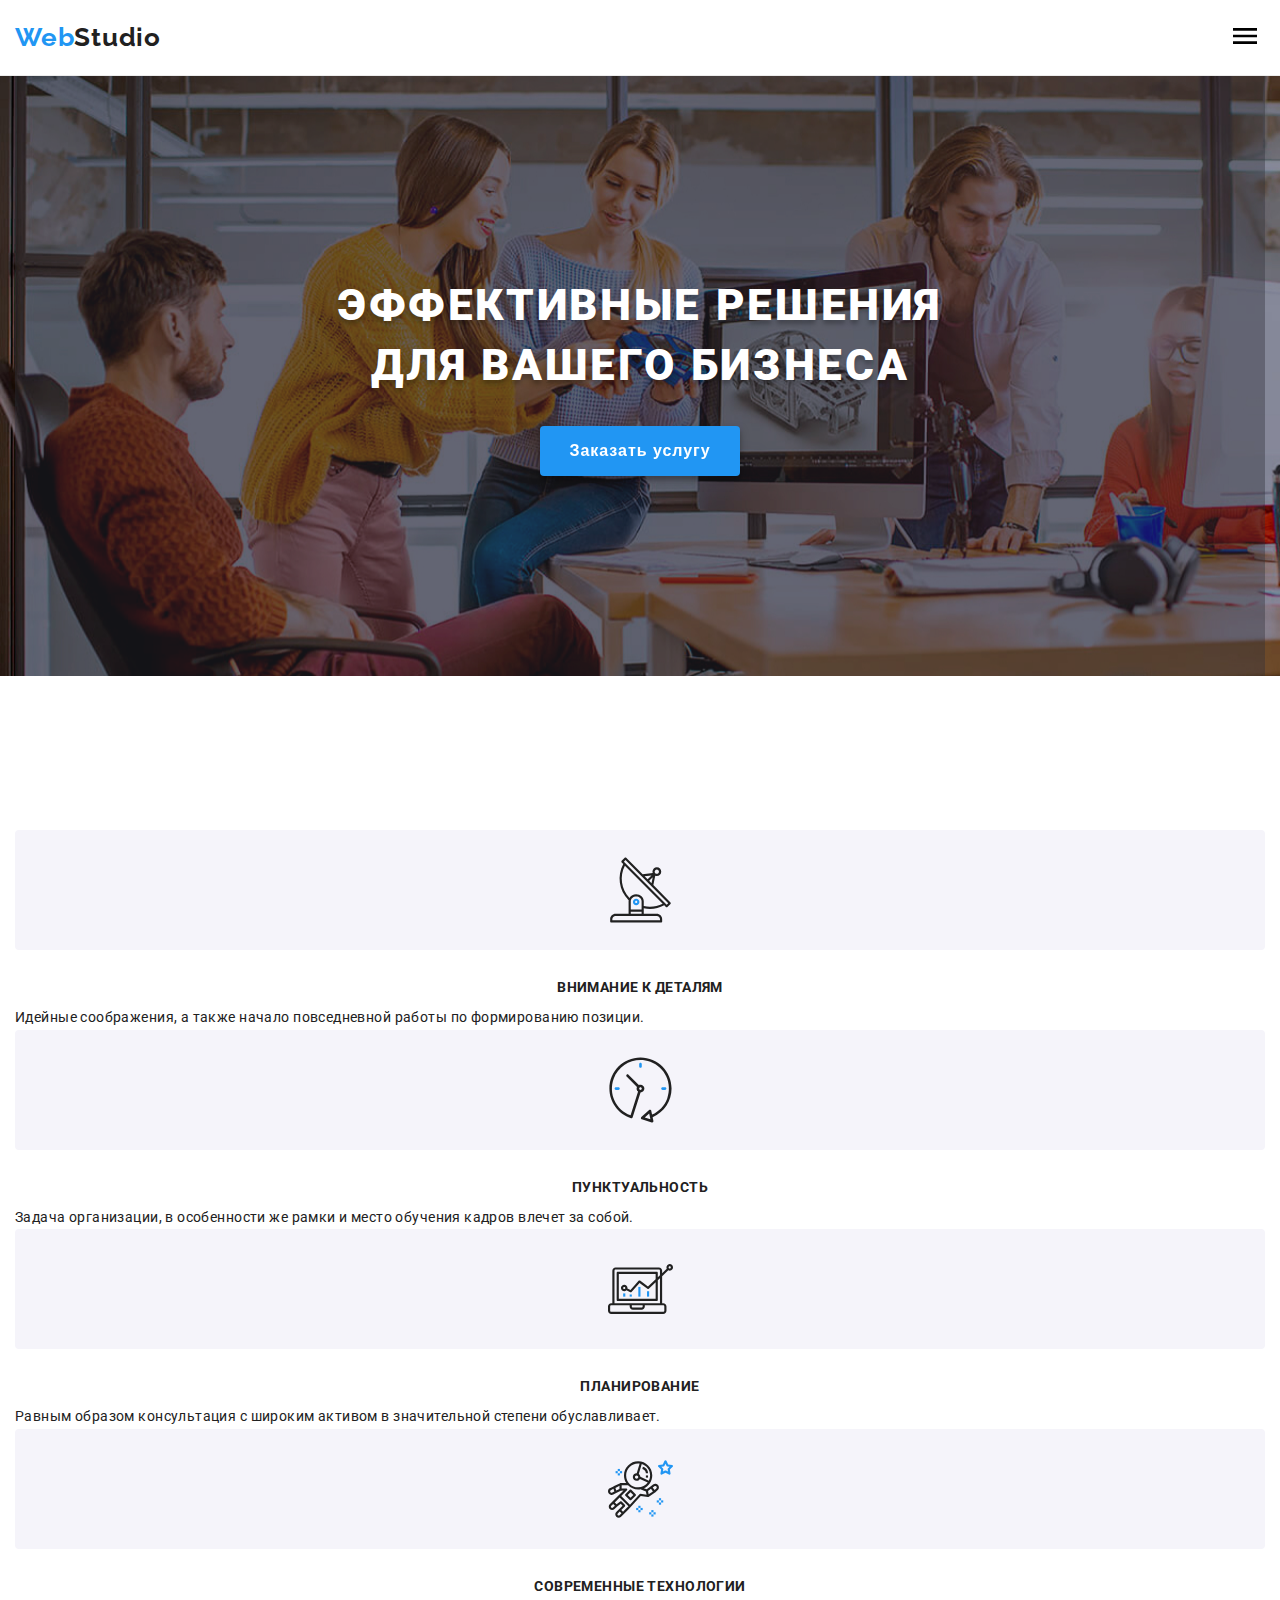
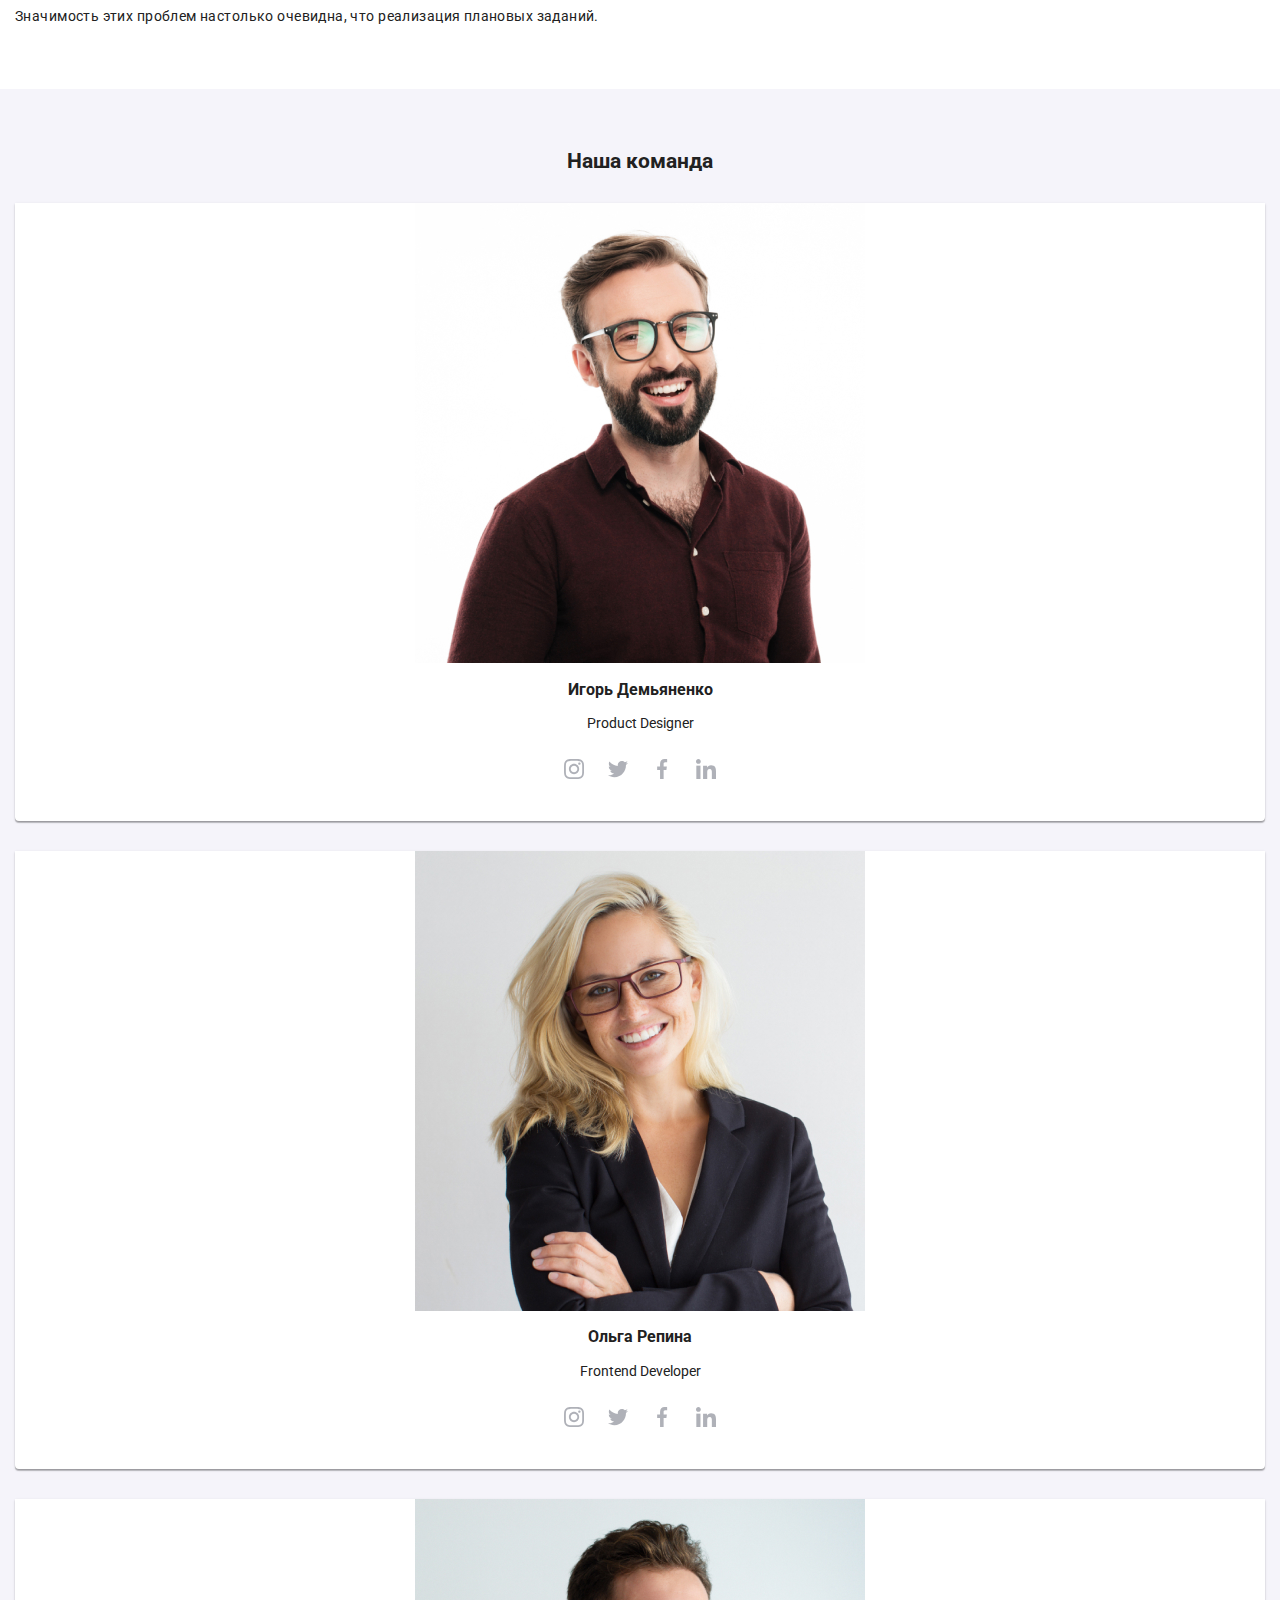
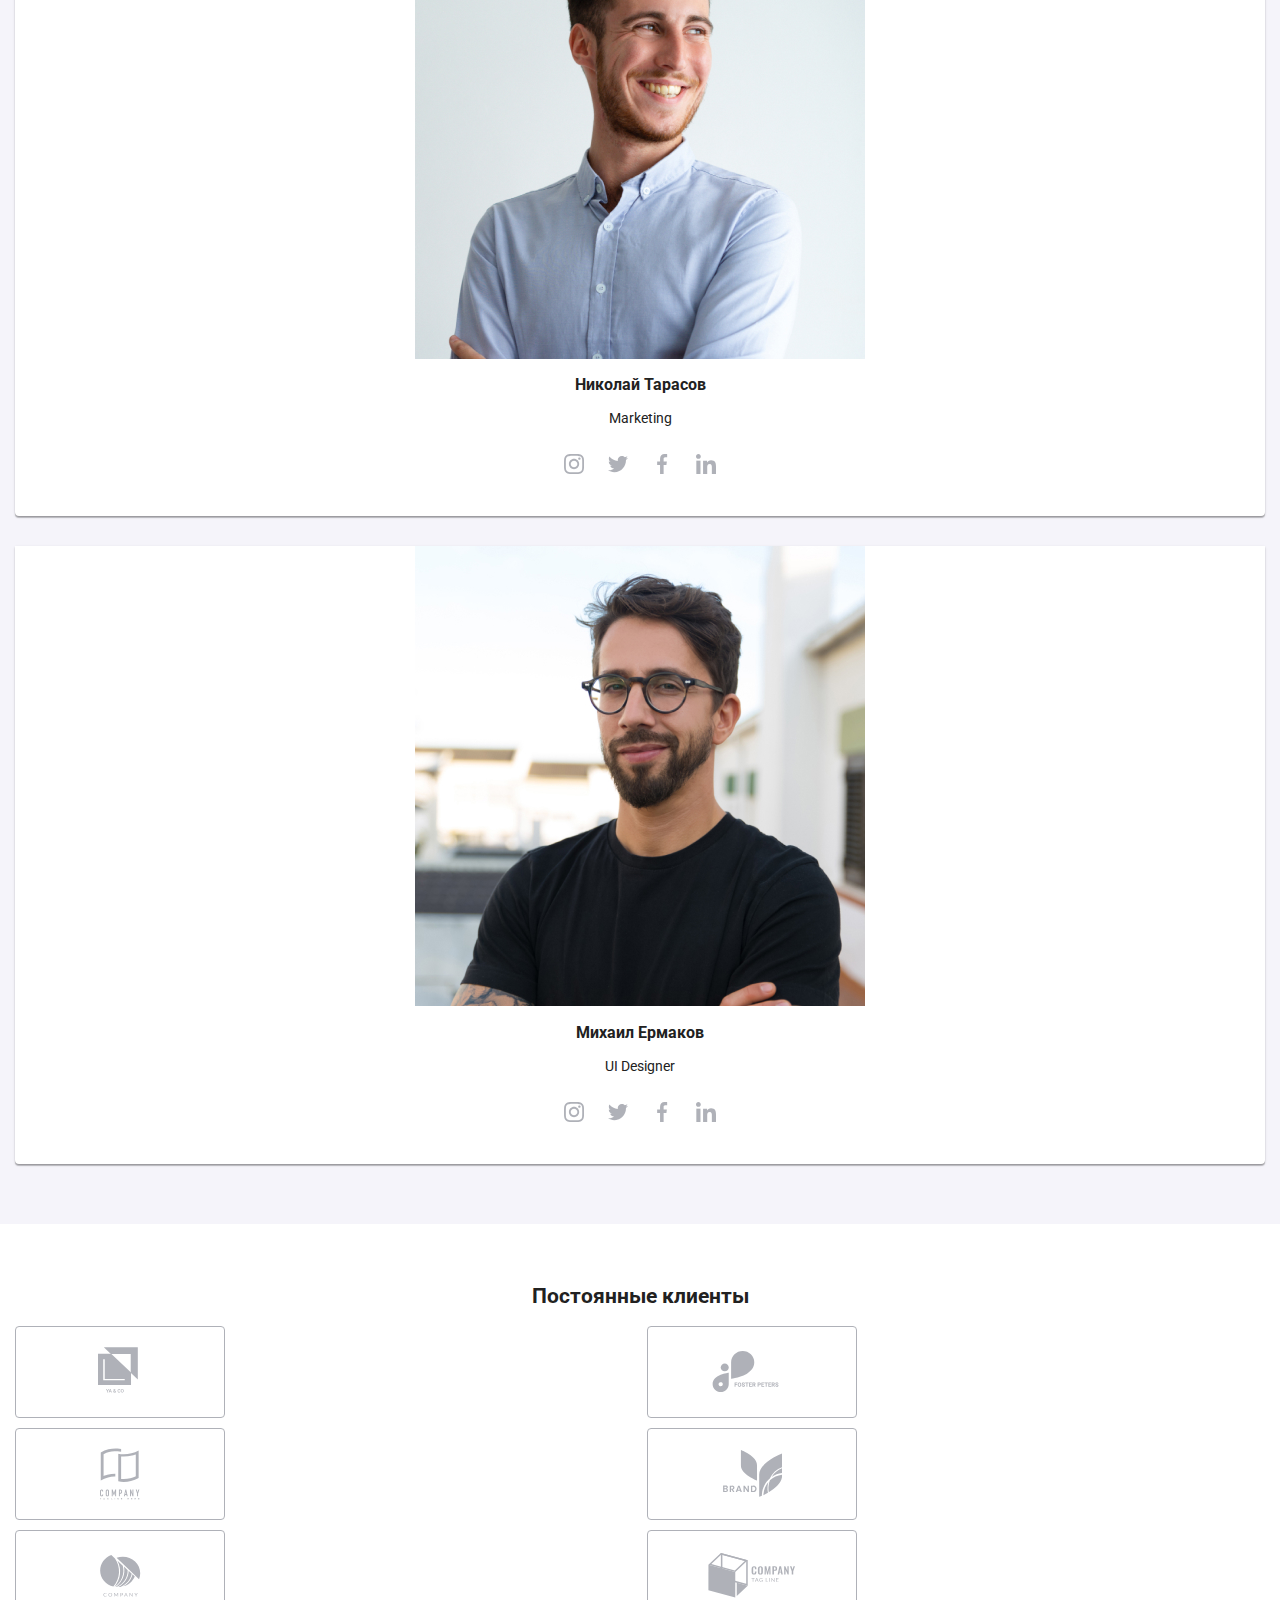
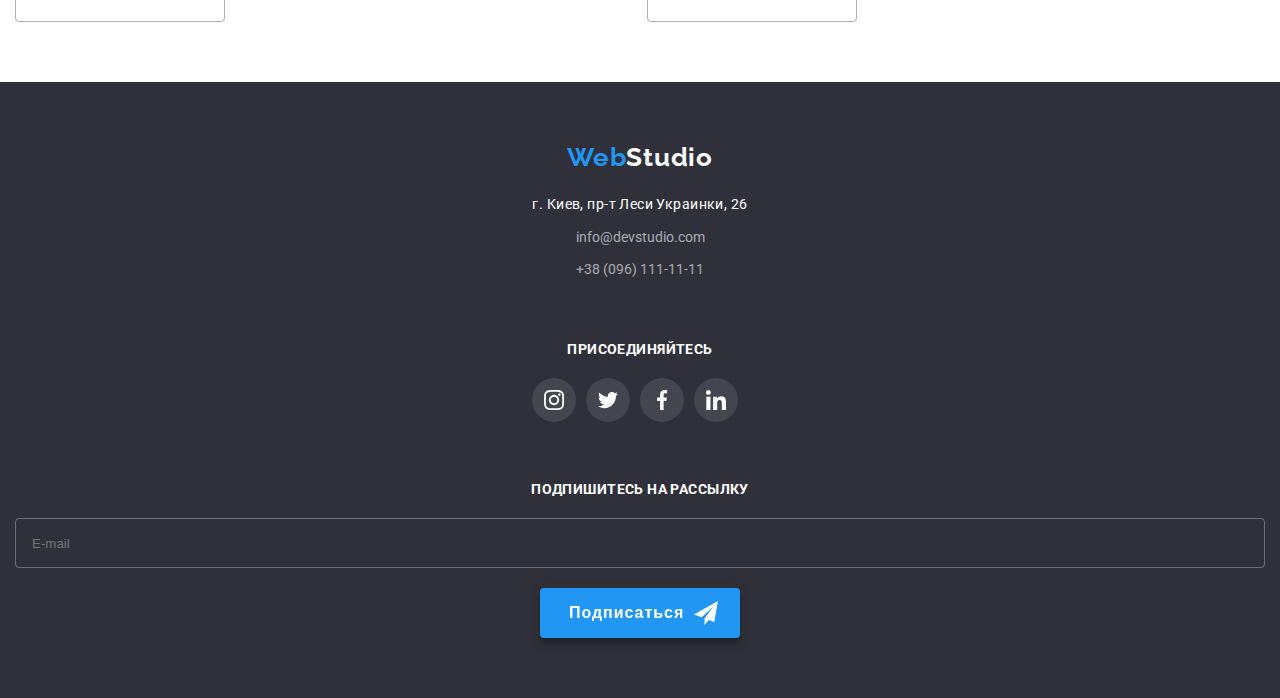
==== commit 3c7340ab: "132" ====
--- a/index.html
+++ b/index.html
@@ -123,7 +123,7 @@
 
       <section class="section hero">
         <div class="container">
-<div class="hero">
+         <div class="hero">
           <h1 class="hero-title">Эффективные решения для вашего бизнеса</h1>
           <button type="button" class="button primary" data-modal-open> Заказать услугу</button>
         <div class="backdrop is-hidden" data-modal>
@@ -131,7 +131,8 @@
        <button type="button" class="close" data-modal-close> 
          <svg class="signup-svg">
           <use href="./images/sprite.svg#modal-close"></use>
-         </svg></button>
+         </svg>
+        </button>
        <form action="" class="signup-form">
          <h2 class="signup-heading">Оставьте свои данные, мы вам перезвоним</h2>
          <label class="signup-field">
--- a/css/main.min.css
+++ b/css/main.min.css
@@ -1,2 +1,2 @@
-:root{--primary-text-color: #212121;--primary-white-color: #ffffff;--title-text-color: #757575;--accent-text-color: #2196f3;--secondary-background-color: #f5f4fa;--hero-background-color: #2f303a}*{padding:0px}ul{list-style:none}a{text-decoration:none}header{border-bottom:1px solid #ececec}p{margin:0;padding:0}body{margin:0px;background-color:var(--primary-white-color);color:var(--primary-text-color);font-family:'Roboto', sans-serif;font-size:14px;font-weight:400}footer{font-size:14px}.container{margin-left:auto;margin-right:auto;max-width:100%;padding:0 15px 0 15px;text-align:center}.visually-hidden{position:absolute !important;clip:rect(1px 1px 1px 1px);clip:rect(1px, 1px, 1px, 1px);padding:0 !important;border:0 !important;height:1px !important;width:1px !important;overflow:hidden}.button{background-color:var(--secondary-background-color);color:var(--primary-text-color);cursor:pointer;display:inline-block;filter:drop-shadow(0px 4px 4px rgba(0,0,0,0.25))}.link{display:flex;justify-content:space-around;width:100%}@media screen and (max-width: 720px){.header-page{position:relative;width:100%;top:10px;left:0;transition:0.5s}.header-logo{color:var(--primary-text-color)}.logo{color:var(--accent-text-color);font-family:'Raleway', sans-serif;font-size:26px;line-height:1.19;letter-spacing:0.03em;font-weight:700}.auth-site .link{color:var(--title-text-color);font-weight:500;line-height:1.14;letter-spacing:0.02em}.auth-site.list{display:flex;flex-direction:column-reverse;margin:0;text-align:left}.auth-site .auth-block-link:hover,.auth-site .auth-block-link:focus{transition:all 0.25s cubic-bezier(0.4, 0, 0.2, 1);color:var(--accent-text-color)}.auth-block-link{color:var(--title-text-color)}.auth-block-link:focus .auth-icon,.auth-block-link:hover .auth-icon{transition:all 0.25s cubic-bezier(0.4, 0, 0.2, 1);color:var(--accent-text-color);fill:var(--accent-text-color)}}.nav{display:flex;justify-content:space-between;align-items:center;padding:16px 0 16px 0}.nav-item:not(:last-child){padding-bottom:35px}.site-nav{display:flex;flex-direction:column;align-items:flex-start}.site-nav .link{color:var(--primary-text-color);font-weight:500;font-size:40px;line-height:1.17;letter-spacing:0.02em;display:block}.site-nav .active{color:var(--accent-text-color);font-weight:500;line-height:1.14;letter-spacing:0.02em;position:relative}.site-nav .link:hover,.site-nav .link:focus{transition:all 0.25s cubic-bezier(0.4, 0, 0.2, 1);color:var(--accent-text-color)}.site-nav.list{margin:0}.auth-icon{display:none}.mobile-open-btn{padding:0;border:none;background-color:transparent}.mobile-open-icon{width:40px;height:40px;fill:#000000}.mobile-menu{z-index:10;position:fixed;width:100%;max-width:480px;height:100vh;top:0;left:50%;background-color:#ffffff;padding:48px 40px;transition:all 250ms linear;transform:translateX(-50%) translateY(-100%);box-sizing:border-box}.is-open{transform:translateX(-50%) translateY(0%)}.mobile-menu-close-btn{position:absolute;top:10px;right:15px;padding:0;border:none;background-color:transparent}.mobile-menu-close-icon{width:40px;height:40px}.mobile-menu-list{display:flex}.social-burger{display:flex;margin:0;position:fixed;bottom:48px;left:40px}.social-list-burger{margin:0;position:fixed;bottom:20px}.social-list-burger-link{font-weight:500;font-size:18px;line-height:1.22;letter-spacing:0.02em;color:var(--accent-text-color)}.social-list-burger-item:not(:last-child){border-right:1px solid rgba(33,33,33,0.2);padding-right:10px}.social-list-burger-item:not(:first-child){padding-left:10px}.auth-site.list{position:fixed;bottom:134px}.auth-mail{font-weight:500;font-size:24px;line-height:1.16;letter-spacing:0.02em;color:var(--title-text-color);margin-top:30px}.auth-tel{font-weight:500;font-size:34px;line-height:1.17;letter-spacing:0.02em;color:var(--accent-text-color)}.auth-block{margin-top:32px}.section.hero{padding-top:118px;padding-bottom:118px;background:rgba(47,48,58,0.4);background-color:var(--hero-background-color);text-align:center;color:var(--primary-white-color);background-image:url("../images/hero/studio-background-mobile@1x.jpg");background-repeat:no-repeat;background-size:cover;background-position:center;width:100%}.hero-title{margin:0 auto;margin-bottom:30px;font-weight:900;font-size:26px;line-height:1.61;text-align:center;letter-spacing:0.06em;text-transform:uppercase;max-width:360px}.button.primary{width:200px;height:50px;text-align:center;background-color:var(--accent-text-color);color:var(--primary-white-color);font-weight:700;font-size:16px;line-height:1.88;letter-spacing:0.06em;border:none;box-shadow:0px 4px 4px rgba(0,0,0,0.15);border-radius:4px}.advantage{padding-top:60px;margin:0}.advantage-title{margin-top:30px;margin-bottom:10px;font-weight:700;font-size:14px;line-height:1.14;text-align:center;letter-spacing:0.03em;text-transform:uppercase}.advantage-text{display:block;margin:0 auto;font-weight:400;font-size:14px;line-height:1.71;letter-spacing:0.03em;text-align:left}.advantage-text:not(:last-child){margin-bottom:30px}.advantage-list:last-child{padding-bottom:60px}.icon-background{display:flex;justify-content:center;padding:25px 0 25px 0;background-color:var(--secondary-background-color);border-radius:4px}.icon-background .svg-icon{width:65px;height:70px}.section.works{display:none}.section-team{background-color:var(--secondary-background-color);margin-top:0px}.section-team-title{text-align:center;margin:0;margin-bottom:30px;padding-top:60px}.team-item{display:flex;flex-direction:column;justify-content:center;align-items:center}.team-list{padding-bottom:60px;margin-bottom:0}.team-item:not(:last-child){margin-bottom:30px}.team-person{max-width:100%}.team-item{background-color:var(--primary-white-color);box-shadow:0px 1px 3px rgba(0,0,0,0.12),0px 1px 1px rgba(0,0,0,0.14),0px 2px 1px rgba(0,0,0,0.2);border-radius:0px 0px 4px 4px;text-align:center}.team>img{margin-bottom:30px;display:block}.section-team{background-color:var(--secondary-background-color)}.section-advantage-title{font-weight:500;font-size:16px;font-style:normal;line-height:0.85;letter-spacing:0.03em;margin-top:0px;margin-bottom:10px}.social-list{display:flex;justify-content:center}.social-list-link{display:flex;justify-content:center;align-items:center;width:44px;height:44px;border-radius:50%}.social-list-icon{width:20px;height:20px;fill:#afb1b8}.social-list .list{margin-top:16px;padding-bottom:30px}.social-list-link:focus,.social-list-link:hover{transition:all 0.25s cubic-bezier(0.4, 0, 0.2, 1);background-color:var(--accent-text-color)}.social-list-link:focus .social-list-icon,.social-list-link:hover .social-list-icon{transition:all 0.25s cubic-bezier(0.4, 0, 0.2, 1);fill:var(--primary-white-color)}.partner-list{display:block;column-count:2;margin:0;padding-bottom:60px}.partner-list .partner-list-link{display:flex;justify-content:center;align-items:center;width:auto;height:90px}.partner-list-icon{fill:#afb1b8}.partner-list-item{border:1px solid #afb1b8;box-sizing:border-box;border-radius:4px}.partner-list-item:hover .partner-list-icon,.partner-list-item:focus .partner-list-icon{transition:all 0.25s cubic-bezier(0.4, 0, 0.2, 1);fill:var(--accent-text-color)}.partner-list-item:hover,.partner-list-item:focus{transition:all 0.25s cubic-bezier(0.4, 0, 0.2, 1);border-color:var(--accent-text-color)}.partner-list-item{max-width:210px}.partner-list-item:not(:nth-child(3n)){margin-bottom:10px}.section-partner-title{margin-top:0;padding-top:60px}.footer-list-link{display:block;text-align:center}.footer-list-link .footer-list-icon{display:inline-block;margin-left:auto;margin-right:auto}.footer{background-color:var(--hero-background-color)}.footer-logo{color:var(--primary-white-color)}.footer .logo{padding-top:60px;margin-bottom:20px;display:block}.contact>p{color:var(--primary-white-color);font-style:normal;line-height:1.71;letter-spacing:0.03em;margin:0px;margin-bottom:9px}.contacts>a{margin-bottom:9px}.contacts.footer{margin-bottom:60px}.footer-list.list{display:flex;justify-content:center;max-width:100%;margin:0;margin-bottom:60px}.footer-list-icon{width:20px;height:20px;fill:var(--primary-white-color)}.footer-list-title{display:flex;justify-content:center;margin-bottom:20px;width:100%;font-weight:700;line-height:1.14;letter-spacing:0.03em;text-transform:uppercase;color:var(--primary-white-color)}.footer-list-link{display:flex;justify-content:center;align-items:center;width:44px;height:44px;border-radius:50%;background-color:rgba(255,255,255,0.1);margin-right:10px}.footer-list-link:focus,.footer-list-link:hover{transition:all 0.25s cubic-bezier(0.4, 0, 0.2, 1);background-color:var(--accent-text-color)}.footer-list-link:focus .footer-list-icon,.footer-list-link:hover .footer-list-icon{transition:all 0.25s cubic-bezier(0.4, 0, 0.2, 1);fill:var(--primary-white-color)}.subscribe-form-input{width:100%;height:50px;box-sizing:border-box;border:1px solid rgba(255,255,255,0.3);border-radius:4px;background:none;margin-bottom:20px;padding:12px 16px}.subscribe-list-title{display:block;margin-bottom:20px;width:100%;font-weight:700;line-height:1.14;letter-spacing:0.03em;text-transform:uppercase;color:var(--primary-white-color)}.button.subscribe{max-width:200px;max-height:50px;width:100%;height:100vh;text-align:left;padding-left:29px;background-color:var(--accent-text-color);color:var(--primary-white-color);font-weight:700;font-size:16px;line-height:1.88;letter-spacing:0.06em;border:none;box-shadow:0px 4px 4px rgba(0,0,0,0.15);border-radius:4px}.button.subscribe .subscribe-icon{width:24px;height:24px}.contacts>p{color:var(--primary-white-color);font-style:normal;line-height:1.71;letter-spacing:0.03em;margin:0px;margin-bottom:9px}.contacts .link{font-style:normal;line-height:1.71;color:rgba(255,255,255,0.6);display:block}.contacts .link:hover,.contacts.link:focus{transition:all 0.25s cubic-bezier(0.4, 0, 0.2, 1);color:var(--accent-text-color)}.subscribe-social{padding-bottom:60px}.modal{color:var(--title-text-color)}.signup-heading{color:var(--primary-text-color);margin:0;margin-bottom:10px}.close{background:none}.close:hover{fill:var(--accent-text-color)}.signup-form{display:flex;flex-direction:column;padding:40px}.signup-textarea{border:1px solid rgba(33,33,33,0.2);box-sizing:border-box;border-radius:4px}.signup-form-input{width:100%;height:40px;border:1px solid rgba(33,33,33,0.2);box-sizing:border-box;border-radius:4px;transition:border-color 250ms linear;padding-left:42px}.signup-form-input-wrapper{display:block;position:relative;margin-top:4px;margin-bottom:10px}.modal-icon{position:absolute;display:block;top:50%;left:15px;transform:translateY(-50%);width:18px;height:18px;transition:background-color 250ms linear}.signup-form-input:focus{outline:none;border-color:var(--accent-text-color)}.signup-form-input:focus+.modal-icon{fill:var(--accent-text-color);border-color:var(--accent-text-color)}.signup-textarea{width:100%;height:120px;border:1px solid rgba(33,33,33,0.2);border-radius:4px;padding:12px 16px;resize:none;margin-top:4px;margin-bottom:20px;transition:border-color 250ms linear}.signup-textarea:focus{outline:none;border-color:var(--accent-text-color)}.signup-form-term-desc{display:flex;justify-content:center;align-items:center;line-height:1.71;letter-spacing:0.03em}.signup-form-term-desc::before{display:block;content:'';width:16px;height:16px;outline:1px solid #000000;margin-right:10px}.signup-form-term{margin:0;margin-right:8px}.signup-term{display:flex;justify-content:center;align-items:center;margin-bottom:30px}.signup-field{text-align:left}.terms-link{text-decoration:underline}.signup-button{display:block;margin:0 auto;width:200px;height:50px;border-radius:4px;background-color:var(--accent-text-color);color:var(--primary-white-color);cursor:pointer;font-weight:700;font-size:16px;line-height:1.87;letter-spacing:0.06em}.subscribe-icon{position:absolute;padding-left:10px;top:50%;transform:translateY(-50%);width:24px;height:24px}
+:root{--primary-text-color: #212121;--primary-white-color: #ffffff;--title-text-color: #757575;--accent-text-color: #2196f3;--secondary-background-color: #f5f4fa;--hero-background-color: #2f303a}*{padding:0px}ul{list-style:none}a{text-decoration:none}header{border-bottom:1px solid #ececec}p{margin:0;padding:0}body{margin:0px;background-color:var(--primary-white-color);color:var(--primary-text-color);font-family:'Roboto', sans-serif;font-size:14px;font-weight:400}footer{font-size:14px}.container{margin-left:auto;margin-right:auto;max-width:100%;padding:0 15px 0 15px;text-align:center}.visually-hidden{position:absolute !important;clip:rect(1px 1px 1px 1px);clip:rect(1px, 1px, 1px, 1px);padding:0 !important;border:0 !important;height:1px !important;width:1px !important;overflow:hidden}.button{background-color:var(--secondary-background-color);color:var(--primary-text-color);cursor:pointer;display:inline-block;filter:drop-shadow(0px 4px 4px rgba(0,0,0,0.25))}.link{display:flex;justify-content:space-around;width:100%}.header-page{position:relative;width:100%;top:10px;left:0;transition:0.5s}.header-logo{color:var(--primary-text-color)}.logo{color:var(--accent-text-color);font-family:'Raleway', sans-serif;font-size:26px;line-height:1.19;letter-spacing:0.03em;font-weight:700}.auth-site .link{color:var(--title-text-color);font-weight:500;line-height:1.14;letter-spacing:0.02em}.auth-item:not(:last-child){margin-right:50px}.auth-site.list{display:flex;flex-direction:column-reverse;margin:0;text-align:left}.auth-site .auth-block-link:hover,.auth-site .auth-block-link:focus{transition:all 0.25s cubic-bezier(0.4, 0, 0.2, 1);color:var(--accent-text-color)}.auth-block-link{color:var(--title-text-color)}.auth-block-link:focus .auth-icon,.auth-block-link:hover .auth-icon{transition:all 0.25s cubic-bezier(0.4, 0, 0.2, 1);color:var(--accent-text-color);fill:var(--accent-text-color)}.nav{display:flex;justify-content:space-between;align-items:center;padding:16px 0 16px 0}.nav-item:not(:last-child){padding-bottom:35px}.site-nav{display:flex;flex-direction:column;align-items:flex-start}.site-nav .link{color:var(--primary-text-color);font-weight:500;font-size:40px;line-height:1.17;letter-spacing:0.02em;display:block}.site-nav .active{color:var(--accent-text-color);font-weight:500;line-height:1.14;letter-spacing:0.02em;position:relative}.site-nav .link:hover,.site-nav .link:focus{transition:all 0.25s cubic-bezier(0.4, 0, 0.2, 1);color:var(--accent-text-color)}.site-nav.list{margin:0;margin-bottom:302px}.mobile-open-btn{padding:0;border:none;background-color:transparent}.mobile-open-icon{width:40px;height:40px;fill:#000000}.mobile-menu{z-index:10;position:fixed;width:100%;max-width:480px;height:100vh;top:0;left:50%;background-color:#ffffff;padding:48px 40px;transition:all 250ms linear;transform:translateX(-50%) translateY(-100%);box-sizing:border-box}.is-open{transform:translateX(-50%) translateY(0%)}.mobile-menu-close-btn{position:absolute;top:10px;right:15px;padding:0;border:none;background-color:transparent}.mobile-menu-close-icon{width:40px;height:40px}.mobile-menu-list{display:flex}.social-burger{display:flex;margin:0;position:fixed;bottom:48px;left:40px}.social-list-burger{margin:0;position:fixed;bottom:20px}.social-list-burger-link{font-weight:500;font-size:18px;line-height:1.22;letter-spacing:0.02em;color:var(--accent-text-color)}.social-list-burger-item:not(:last-child){border-right:1px solid rgba(33,33,33,0.2);padding-right:10px}.social-list-burger-item:not(:first-child){padding-left:10px}.auth-site.list{position:fixed;bottom:134px}.auth-mail{font-weight:500;font-size:24px;line-height:1.16;letter-spacing:0.02em;color:var(--title-text-color);margin-top:30px}.auth-tel{font-weight:500;font-size:34px;line-height:1.17;letter-spacing:0.02em;color:var(--accent-text-color)}.auth-block{margin-top:32px}@media screen and (min-width: 480px) and (max-width: 768px){.mobile-open-btn{display:none}}.section.hero{background-color:var(--hero-background-color);text-align:center;color:var(--primary-white-color);margin-bottom:94px;background-image:url("../images/hero/studio-background.jpg");background-repeat:no-repeat;background-size:cover}.hero{background:rgba(47,48,58,0.4)}.hero-title{padding-top:200px;margin:0 auto;margin-bottom:30px;max-width:696px;font-weight:900;font-size:44px;line-height:1.36;letter-spacing:0.06em;text-transform:uppercase;text-shadow:0px 4px 4px rgba(0,0,0,0.25)}.auth-block{display:flex}.button.primary{min-width:200px;min-height:50px;text-align:center;margin-bottom:200px;background-color:var(--accent-text-color);color:var(--primary-white-color);font-weight:700;font-size:16px;line-height:1.88;letter-spacing:0.06em;border:none;box-shadow:0px 4px 4px rgba(0,0,0,0.15);border-radius:4px}.backdrop{position:fixed;top:0;left:0;width:100%;height:100%;background:rgba(0,0,0,0.2);box-shadow:0px 1px 3px rgba(0,0,0,0.12),0px 1px 1px rgba(0,0,0,0.14),0px 2px 1px rgba(0,0,0,0.2);border-radius:4px}.backdrop.is-hidden{opacity:0;pointer-events:none}.modal{position:absolute;top:50%;left:50%;transform:translate(-50%, -50%);width:528px;height:581px;background-color:var(--primary-white-color)}.modal-svg{width:11px;height:11px}.close{position:absolute;border:none;outline:none;width:30px;height:30px;display:flex;justify-content:center;align-items:center;top:8px;right:8px;cursor:pointer;background:var(--secondary-background-color);border:1px solid rgba(0,0,0,0.1);border-radius:50%}.sighup-term{display:flex;align-items:center}.signup-form-term-desc{position:relative;padding-left:8px;cursor:pointer}.signup-form-term-desc::before{content:'';top:0;left:-20px;width:15px;height:15px;border:2px solid var(--primary-text-color)}.signup-form-term:checked+.signup-form-term-desc::before{border-color:var(--accent-text-color);background:var(--accent-text-color) url(../images/Vector.svg) no-repeat center center}.advantage{padding-top:60px;margin:0}.advantage-title{margin-top:30px;margin-bottom:10px;font-weight:700;font-size:14px;line-height:1.14;text-align:center;letter-spacing:0.03em;text-transform:uppercase}.advantage-text{display:block;margin:0 auto;font-weight:400;font-size:14px;line-height:1.71;letter-spacing:0.03em;text-align:left}.advantage-text:not(:last-child){margin-bottom:30px}.advantage-list:last-child{padding-bottom:60px}.icon-background{display:flex;justify-content:center;padding:25px 0 25px 0;background-color:var(--secondary-background-color);border-radius:4px}.icon-background .svg-icon{width:65px;height:70px}.section.works{display:none}.section-team{background-color:var(--secondary-background-color);margin-top:0px}.section-team-title{text-align:center;margin:0;margin-bottom:30px;padding-top:60px}.team-item{display:flex;flex-direction:column;justify-content:center;align-items:center}.team-list{padding-bottom:60px;margin-bottom:0}.team-item:not(:last-child){margin-bottom:30px}.team-person{max-width:100%}.team-item{background-color:var(--primary-white-color);box-shadow:0px 1px 3px rgba(0,0,0,0.12),0px 1px 1px rgba(0,0,0,0.14),0px 2px 1px rgba(0,0,0,0.2);border-radius:0px 0px 4px 4px;text-align:center}.team>img{margin-bottom:30px;display:block}.section-team{background-color:var(--secondary-background-color)}.section-advantage-title{font-weight:500;font-size:16px;font-style:normal;line-height:0.85;letter-spacing:0.03em;margin-top:0px;margin-bottom:10px}.social-list{display:flex;justify-content:center}.social-list-link{display:flex;justify-content:center;align-items:center;width:44px;height:44px;border-radius:50%}.social-list-icon{width:20px;height:20px;fill:#afb1b8}.social-list .list{margin-top:16px;padding-bottom:30px}.social-list-link:focus,.social-list-link:hover{transition:all 0.25s cubic-bezier(0.4, 0, 0.2, 1);background-color:var(--accent-text-color)}.social-list-link:focus .social-list-icon,.social-list-link:hover .social-list-icon{transition:all 0.25s cubic-bezier(0.4, 0, 0.2, 1);fill:var(--primary-white-color)}.partner-list{display:block;column-count:2;margin:0;padding-bottom:60px}.partner-list .partner-list-link{display:flex;justify-content:center;align-items:center;width:auto;height:90px}.partner-list-icon{fill:#afb1b8}.partner-list-item{border:1px solid #afb1b8;box-sizing:border-box;border-radius:4px}.partner-list-item:hover .partner-list-icon,.partner-list-item:focus .partner-list-icon{transition:all 0.25s cubic-bezier(0.4, 0, 0.2, 1);fill:var(--accent-text-color)}.partner-list-item:hover,.partner-list-item:focus{transition:all 0.25s cubic-bezier(0.4, 0, 0.2, 1);border-color:var(--accent-text-color)}.partner-list-item{max-width:210px}.partner-list-item:not(:nth-child(3n)){margin-bottom:10px}.section-partner-title{margin-top:0;padding-top:60px}.footer-list-link{display:block;text-align:center}.footer-list-link .footer-list-icon{display:inline-block;margin-left:auto;margin-right:auto}.footer{background-color:var(--hero-background-color)}.footer-logo{color:var(--primary-white-color)}.footer .logo{padding-top:60px;margin-bottom:20px;display:block}.contact>p{color:var(--primary-white-color);font-style:normal;line-height:1.71;letter-spacing:0.03em;margin:0px;margin-bottom:9px}.contacts>a{margin-bottom:9px}.contacts.footer{margin-bottom:60px}.footer-list.list{display:flex;justify-content:center;max-width:100%;margin:0;margin-bottom:60px}.footer-list-icon{width:20px;height:20px;fill:var(--primary-white-color)}.footer-list-title{display:flex;justify-content:center;margin-bottom:20px;width:100%;font-weight:700;line-height:1.14;letter-spacing:0.03em;text-transform:uppercase;color:var(--primary-white-color)}.footer-list-link{display:flex;justify-content:center;align-items:center;width:44px;height:44px;border-radius:50%;background-color:rgba(255,255,255,0.1);margin-right:10px}.footer-list-link:focus,.footer-list-link:hover{transition:all 0.25s cubic-bezier(0.4, 0, 0.2, 1);background-color:var(--accent-text-color)}.footer-list-link:focus .footer-list-icon,.footer-list-link:hover .footer-list-icon{transition:all 0.25s cubic-bezier(0.4, 0, 0.2, 1);fill:var(--primary-white-color)}.subscribe-form-input{width:100%;height:50px;box-sizing:border-box;border:1px solid rgba(255,255,255,0.3);border-radius:4px;background:none;margin-bottom:20px;padding:12px 16px}.subscribe-list-title{display:block;margin-bottom:20px;width:100%;font-weight:700;line-height:1.14;letter-spacing:0.03em;text-transform:uppercase;color:var(--primary-white-color)}.button.subscribe{max-width:200px;max-height:50px;width:100%;height:100vh;text-align:left;padding-left:29px;background-color:var(--accent-text-color);color:var(--primary-white-color);font-weight:700;font-size:16px;line-height:1.88;letter-spacing:0.06em;border:none;box-shadow:0px 4px 4px rgba(0,0,0,0.15);border-radius:4px}.button.subscribe .subscribe-icon{position:absolute;padding-left:10px;top:50%;transform:translateY(-50%);width:24px;height:24px}.contacts>p{color:var(--primary-white-color);font-style:normal;line-height:1.71;letter-spacing:0.03em;margin:0px;margin-bottom:9px}.contacts .link{font-style:normal;line-height:1.71;color:rgba(255,255,255,0.6);display:block}.contacts .link:hover,.contacts.link:focus{transition:all 0.25s cubic-bezier(0.4, 0, 0.2, 1);color:var(--accent-text-color)}.subscribe-social{padding-bottom:60px}.modal{color:var(--title-text-color)}.signup-heading{color:var(--primary-text-color);margin:0;margin-bottom:10px}.close{background:none}.close:hover{fill:var(--accent-text-color)}.signup-form{display:flex;flex-direction:column;padding:40px}.signup-textarea{border:1px solid rgba(33,33,33,0.2);box-sizing:border-box;border-radius:4px}.signup-form-input{width:100%;height:40px;border:1px solid rgba(33,33,33,0.2);box-sizing:border-box;border-radius:4px;transition:border-color 250ms linear;padding-left:42px}.signup-form-input-wrapper{display:block;position:relative;margin-top:4px;margin-bottom:10px}.modal-icon{position:absolute;display:block;top:50%;left:15px;transform:translateY(-50%);width:18px;height:18px;transition:background-color 250ms linear}.signup-form-input:focus{outline:none;border-color:var(--accent-text-color)}.signup-form-input:focus+.modal-icon{fill:var(--accent-text-color);border-color:var(--accent-text-color)}.signup-textarea{width:100%;height:120px;border:1px solid rgba(33,33,33,0.2);border-radius:4px;padding:12px 16px;resize:none;margin-top:4px;margin-bottom:20px;transition:border-color 250ms linear}.signup-textarea:focus{outline:none;border-color:var(--accent-text-color)}.signup-form-term-desc{display:flex;justify-content:center;align-items:center;line-height:1.71;letter-spacing:0.03em}.signup-form-term-desc::before{display:block;content:'';width:16px;height:16px;outline:1px solid #000000;margin-right:10px}.signup-form-term{margin:0;margin-right:8px}.signup-term{display:flex;justify-content:center;align-items:center;margin-bottom:30px}.signup-field{text-align:left}.terms-link{text-decoration:underline}.signup-button{display:block;margin:0 auto;width:200px;height:50px;border-radius:4px;background-color:var(--accent-text-color);color:var(--primary-white-color);cursor:pointer;font-weight:700;font-size:16px;line-height:1.87;letter-spacing:0.06em}.subscribe-icon{position:absolute;padding-left:10px;top:50%;transform:translateY(-50%);width:24px;height:24px}
 /*# sourceMappingURL=main.min.css.map */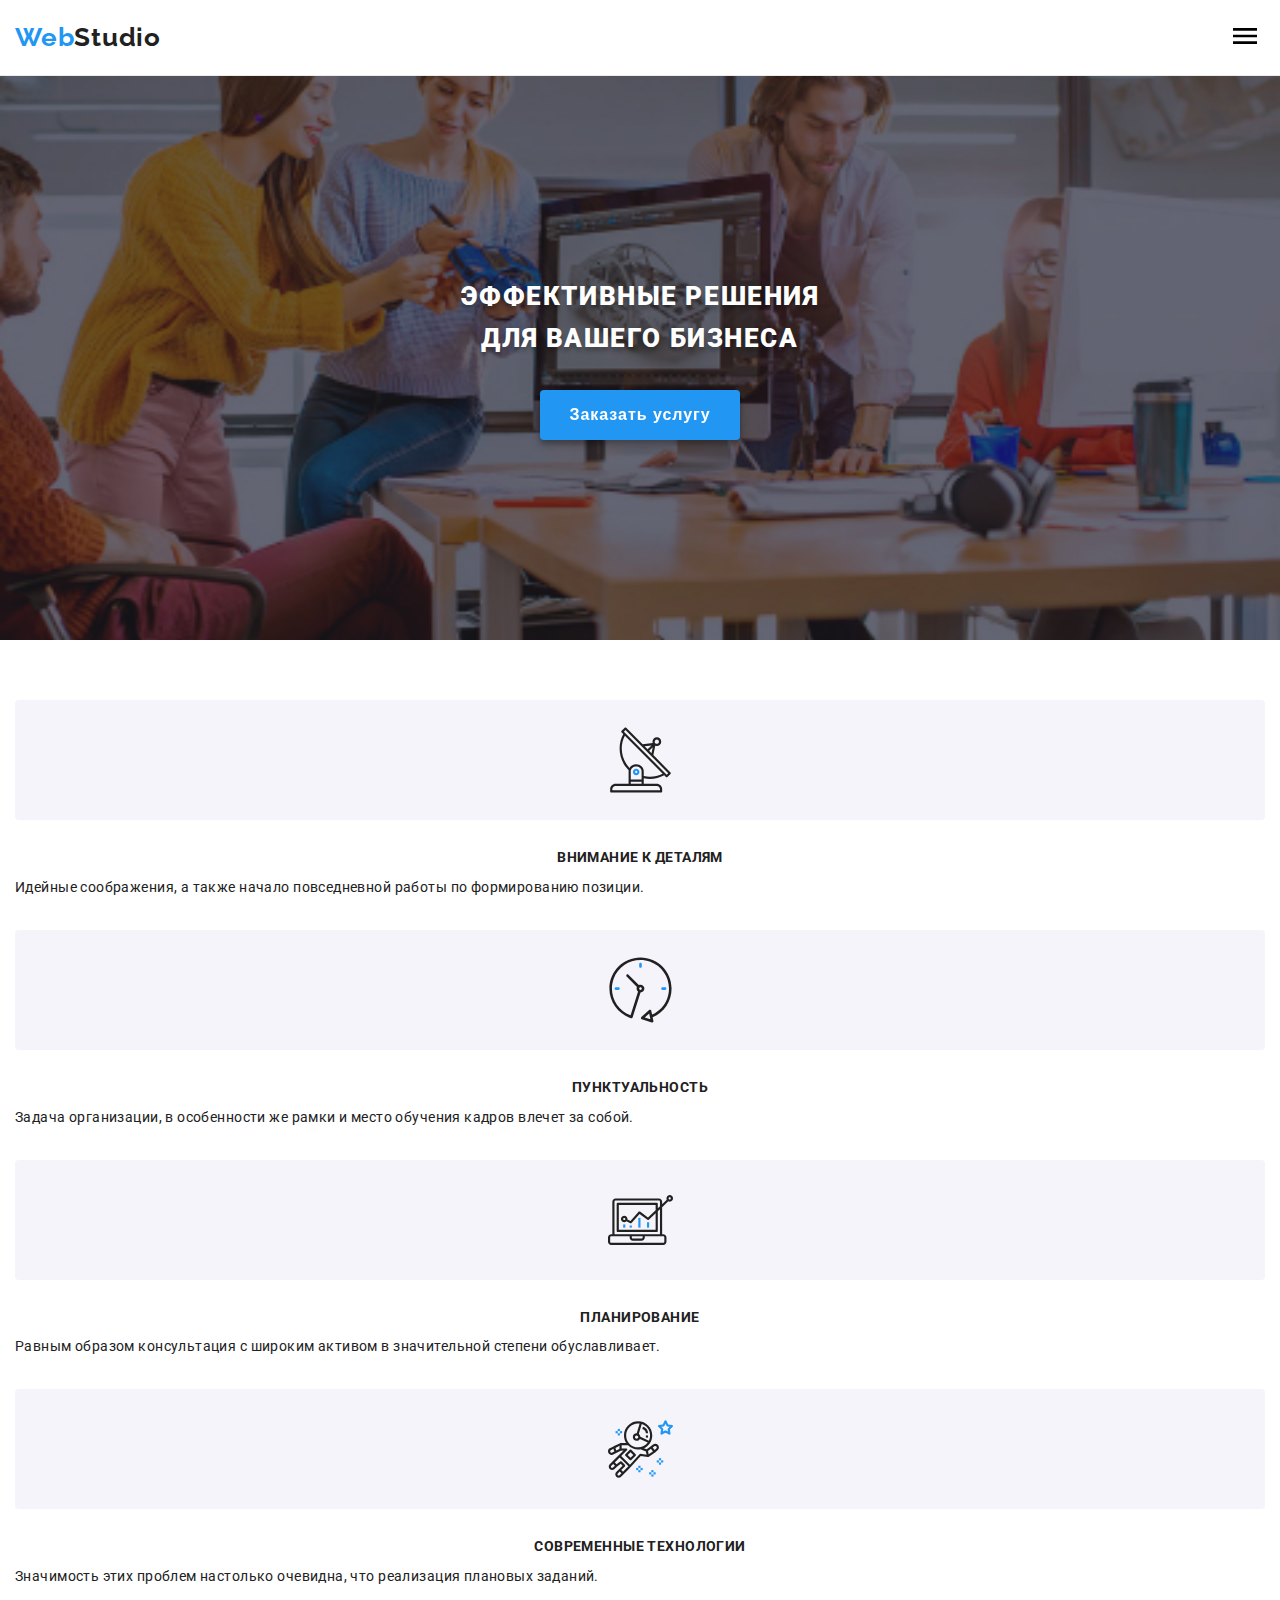
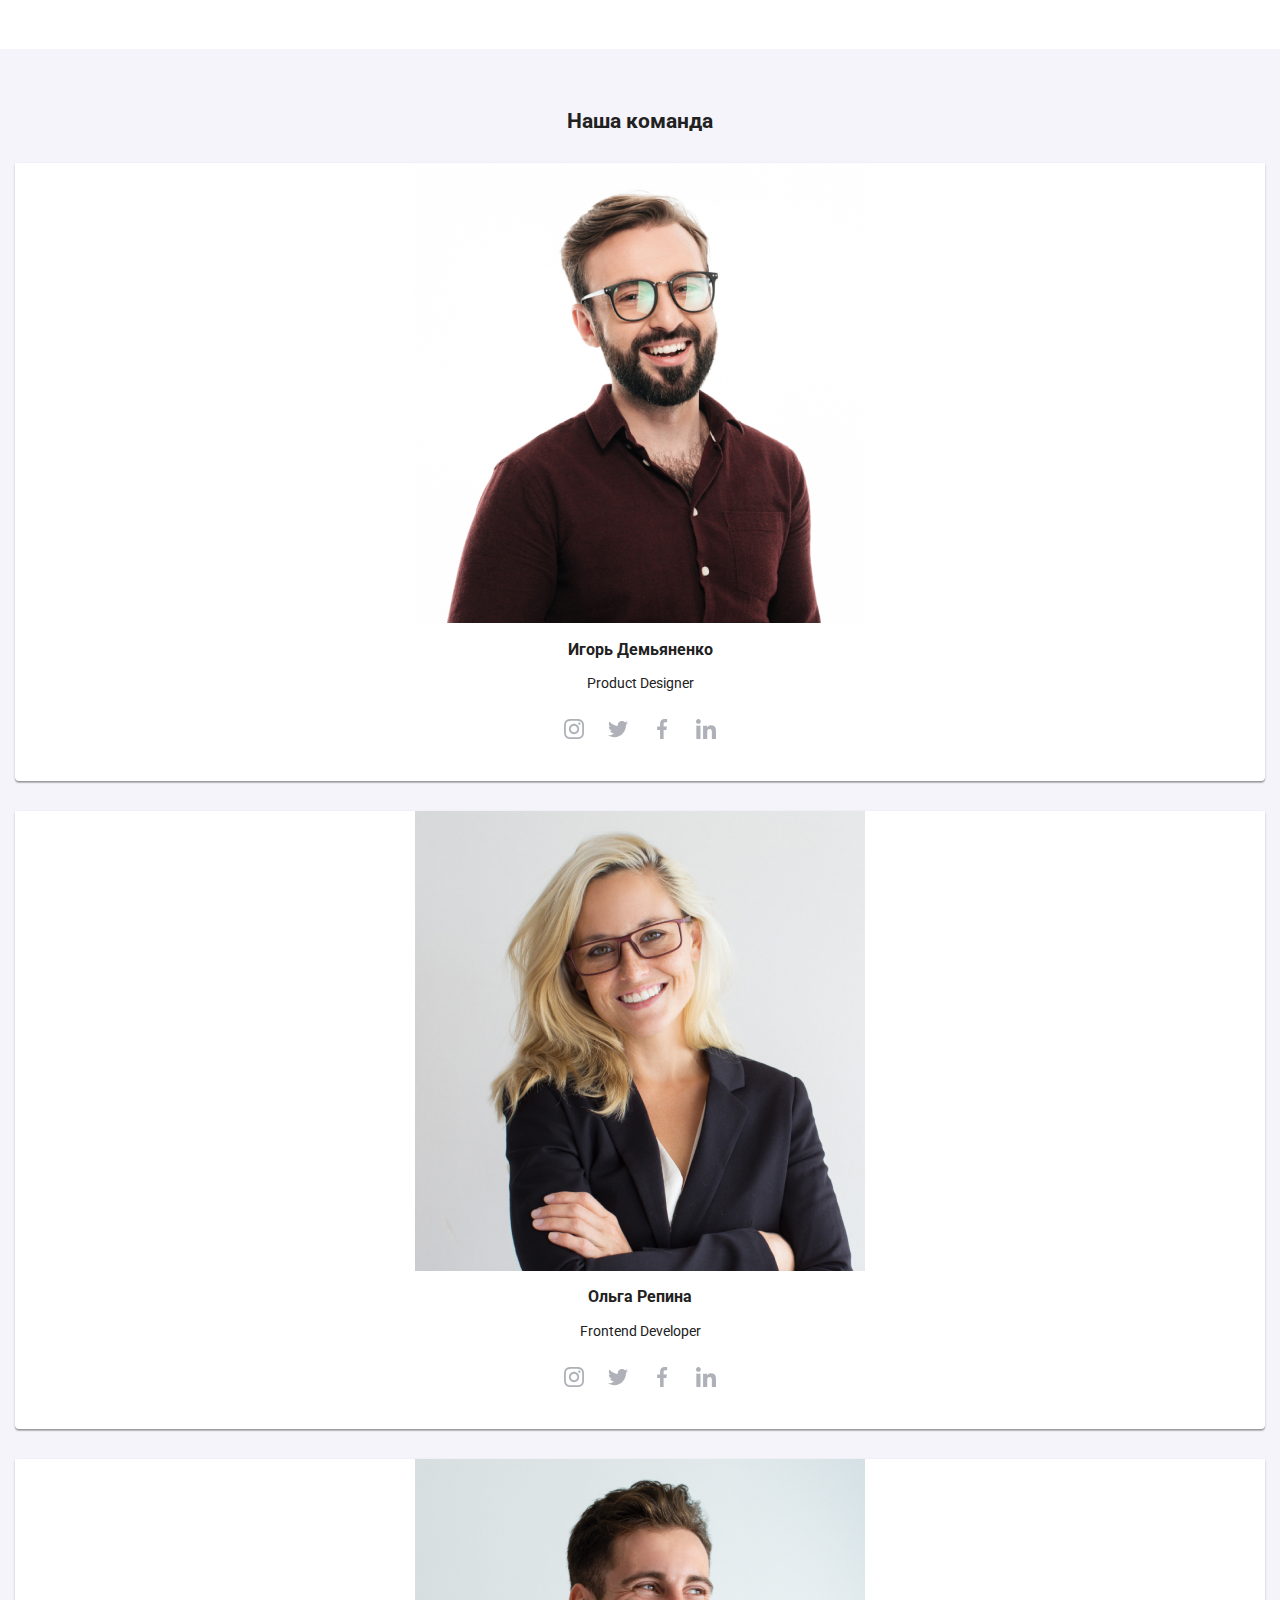
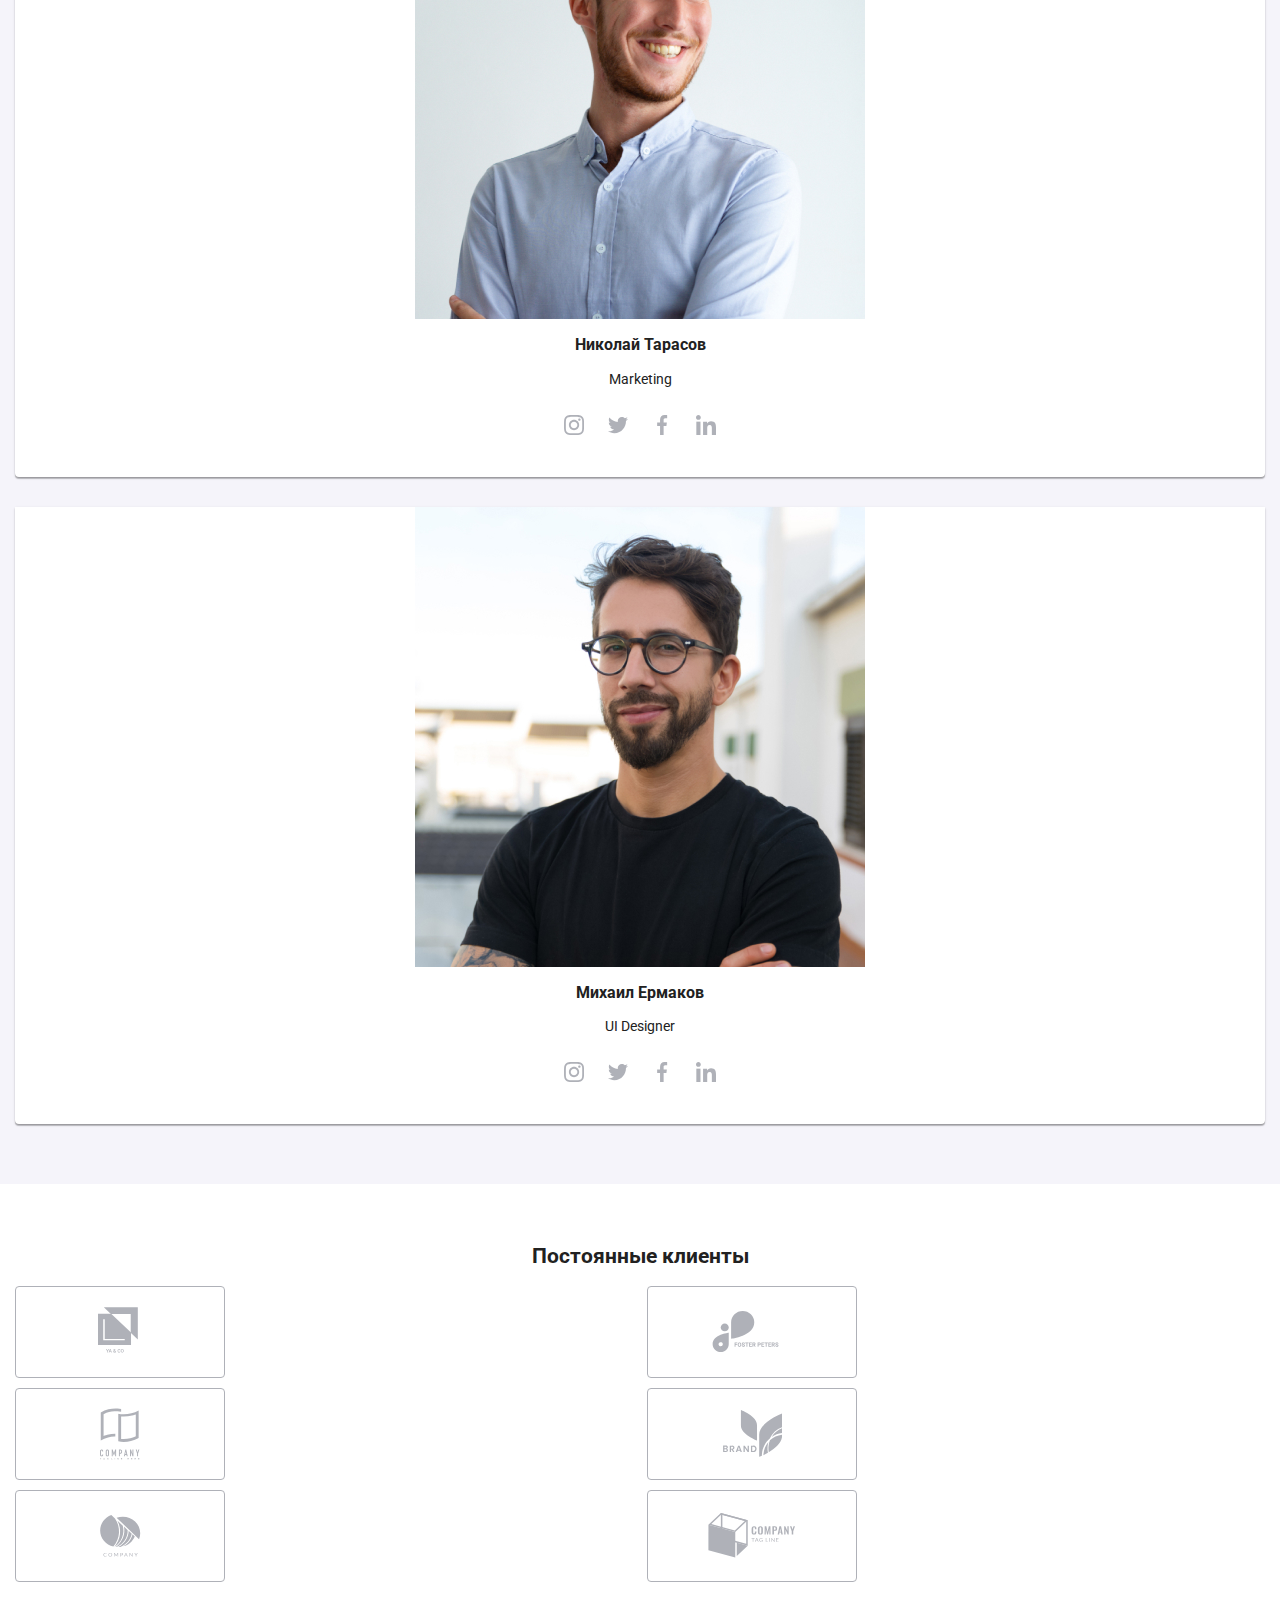
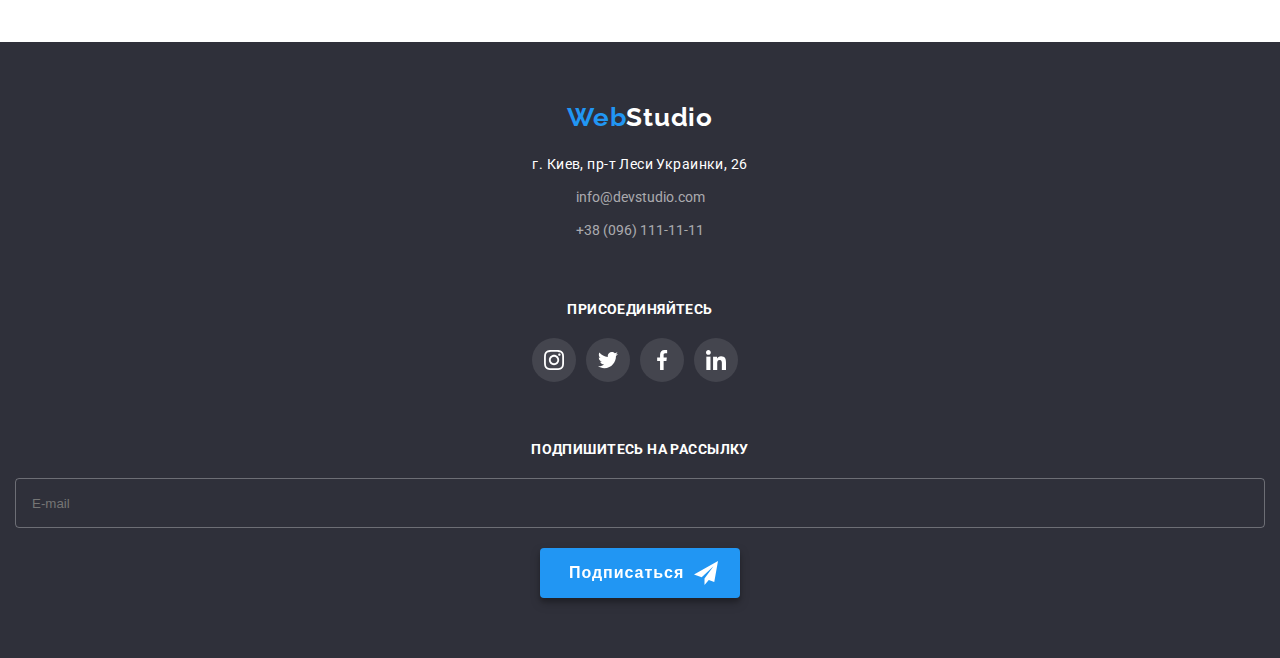
==== commit a762068f: "Стабильная версия" ====
--- a/index.html
+++ b/index.html
@@ -120,10 +120,8 @@
     </header>
     <main>
       <!-- Герой -->
-
       <section class="section hero">
-        <div class="container">
-         <div class="hero">
+        <div class="hero">
           <h1 class="hero-title">Эффективные решения для вашего бизнеса</h1>
           <button type="button" class="button primary" data-modal-open> Заказать услугу</button>
         <div class="backdrop is-hidden" data-modal>
@@ -131,8 +129,7 @@
        <button type="button" class="close" data-modal-close> 
          <svg class="signup-svg">
           <use href="./images/sprite.svg#modal-close"></use>
-         </svg>
-        </button>
+         </svg></button>
        <form action="" class="signup-form">
          <h2 class="signup-heading">Оставьте свои данные, мы вам перезвоним</h2>
          <label class="signup-field">
@@ -176,7 +173,6 @@
      </div>
         </div>
       </section>
-
       <div class="container">
         <ul class="advantage">
           <li class="advantage-list">
--- a/css/main.min.css
+++ b/css/main.min.css
@@ -1,2 +1,2 @@
-:root{--primary-text-color: #212121;--primary-white-color: #ffffff;--title-text-color: #757575;--accent-text-color: #2196f3;--secondary-background-color: #f5f4fa;--hero-background-color: #2f303a}*{padding:0px}ul{list-style:none}a{text-decoration:none}header{border-bottom:1px solid #ececec}p{margin:0;padding:0}body{margin:0px;background-color:var(--primary-white-color);color:var(--primary-text-color);font-family:'Roboto', sans-serif;font-size:14px;font-weight:400}footer{font-size:14px}.container{margin-left:auto;margin-right:auto;max-width:100%;padding:0 15px 0 15px;text-align:center}.visually-hidden{position:absolute !important;clip:rect(1px 1px 1px 1px);clip:rect(1px, 1px, 1px, 1px);padding:0 !important;border:0 !important;height:1px !important;width:1px !important;overflow:hidden}.button{background-color:var(--secondary-background-color);color:var(--primary-text-color);cursor:pointer;display:inline-block;filter:drop-shadow(0px 4px 4px rgba(0,0,0,0.25))}.link{display:flex;justify-content:space-around;width:100%}.header-page{position:relative;width:100%;top:10px;left:0;transition:0.5s}.header-logo{color:var(--primary-text-color)}.logo{color:var(--accent-text-color);font-family:'Raleway', sans-serif;font-size:26px;line-height:1.19;letter-spacing:0.03em;font-weight:700}.auth-site .link{color:var(--title-text-color);font-weight:500;line-height:1.14;letter-spacing:0.02em}.auth-item:not(:last-child){margin-right:50px}.auth-site.list{display:flex;flex-direction:column-reverse;margin:0;text-align:left}.auth-site .auth-block-link:hover,.auth-site .auth-block-link:focus{transition:all 0.25s cubic-bezier(0.4, 0, 0.2, 1);color:var(--accent-text-color)}.auth-block-link{color:var(--title-text-color)}.auth-block-link:focus .auth-icon,.auth-block-link:hover .auth-icon{transition:all 0.25s cubic-bezier(0.4, 0, 0.2, 1);color:var(--accent-text-color);fill:var(--accent-text-color)}.nav{display:flex;justify-content:space-between;align-items:center;padding:16px 0 16px 0}.nav-item:not(:last-child){padding-bottom:35px}.site-nav{display:flex;flex-direction:column;align-items:flex-start}.site-nav .link{color:var(--primary-text-color);font-weight:500;font-size:40px;line-height:1.17;letter-spacing:0.02em;display:block}.site-nav .active{color:var(--accent-text-color);font-weight:500;line-height:1.14;letter-spacing:0.02em;position:relative}.site-nav .link:hover,.site-nav .link:focus{transition:all 0.25s cubic-bezier(0.4, 0, 0.2, 1);color:var(--accent-text-color)}.site-nav.list{margin:0;margin-bottom:302px}.mobile-open-btn{padding:0;border:none;background-color:transparent}.mobile-open-icon{width:40px;height:40px;fill:#000000}.mobile-menu{z-index:10;position:fixed;width:100%;max-width:480px;height:100vh;top:0;left:50%;background-color:#ffffff;padding:48px 40px;transition:all 250ms linear;transform:translateX(-50%) translateY(-100%);box-sizing:border-box}.is-open{transform:translateX(-50%) translateY(0%)}.mobile-menu-close-btn{position:absolute;top:10px;right:15px;padding:0;border:none;background-color:transparent}.mobile-menu-close-icon{width:40px;height:40px}.mobile-menu-list{display:flex}.social-burger{display:flex;margin:0;position:fixed;bottom:48px;left:40px}.social-list-burger{margin:0;position:fixed;bottom:20px}.social-list-burger-link{font-weight:500;font-size:18px;line-height:1.22;letter-spacing:0.02em;color:var(--accent-text-color)}.social-list-burger-item:not(:last-child){border-right:1px solid rgba(33,33,33,0.2);padding-right:10px}.social-list-burger-item:not(:first-child){padding-left:10px}.auth-site.list{position:fixed;bottom:134px}.auth-mail{font-weight:500;font-size:24px;line-height:1.16;letter-spacing:0.02em;color:var(--title-text-color);margin-top:30px}.auth-tel{font-weight:500;font-size:34px;line-height:1.17;letter-spacing:0.02em;color:var(--accent-text-color)}.auth-block{margin-top:32px}@media screen and (min-width: 480px) and (max-width: 768px){.mobile-open-btn{display:none}}.section.hero{background-color:var(--hero-background-color);text-align:center;color:var(--primary-white-color);margin-bottom:94px;background-image:url("../images/hero/studio-background.jpg");background-repeat:no-repeat;background-size:cover}.hero{background:rgba(47,48,58,0.4)}.hero-title{padding-top:200px;margin:0 auto;margin-bottom:30px;max-width:696px;font-weight:900;font-size:44px;line-height:1.36;letter-spacing:0.06em;text-transform:uppercase;text-shadow:0px 4px 4px rgba(0,0,0,0.25)}.auth-block{display:flex}.button.primary{min-width:200px;min-height:50px;text-align:center;margin-bottom:200px;background-color:var(--accent-text-color);color:var(--primary-white-color);font-weight:700;font-size:16px;line-height:1.88;letter-spacing:0.06em;border:none;box-shadow:0px 4px 4px rgba(0,0,0,0.15);border-radius:4px}.backdrop{position:fixed;top:0;left:0;width:100%;height:100%;background:rgba(0,0,0,0.2);box-shadow:0px 1px 3px rgba(0,0,0,0.12),0px 1px 1px rgba(0,0,0,0.14),0px 2px 1px rgba(0,0,0,0.2);border-radius:4px}.backdrop.is-hidden{opacity:0;pointer-events:none}.modal{position:absolute;top:50%;left:50%;transform:translate(-50%, -50%);width:528px;height:581px;background-color:var(--primary-white-color)}.modal-svg{width:11px;height:11px}.close{position:absolute;border:none;outline:none;width:30px;height:30px;display:flex;justify-content:center;align-items:center;top:8px;right:8px;cursor:pointer;background:var(--secondary-background-color);border:1px solid rgba(0,0,0,0.1);border-radius:50%}.sighup-term{display:flex;align-items:center}.signup-form-term-desc{position:relative;padding-left:8px;cursor:pointer}.signup-form-term-desc::before{content:'';top:0;left:-20px;width:15px;height:15px;border:2px solid var(--primary-text-color)}.signup-form-term:checked+.signup-form-term-desc::before{border-color:var(--accent-text-color);background:var(--accent-text-color) url(../images/Vector.svg) no-repeat center center}.advantage{padding-top:60px;margin:0}.advantage-title{margin-top:30px;margin-bottom:10px;font-weight:700;font-size:14px;line-height:1.14;text-align:center;letter-spacing:0.03em;text-transform:uppercase}.advantage-text{display:block;margin:0 auto;font-weight:400;font-size:14px;line-height:1.71;letter-spacing:0.03em;text-align:left}.advantage-text:not(:last-child){margin-bottom:30px}.advantage-list:last-child{padding-bottom:60px}.icon-background{display:flex;justify-content:center;padding:25px 0 25px 0;background-color:var(--secondary-background-color);border-radius:4px}.icon-background .svg-icon{width:65px;height:70px}.section.works{display:none}.section-team{background-color:var(--secondary-background-color);margin-top:0px}.section-team-title{text-align:center;margin:0;margin-bottom:30px;padding-top:60px}.team-item{display:flex;flex-direction:column;justify-content:center;align-items:center}.team-list{padding-bottom:60px;margin-bottom:0}.team-item:not(:last-child){margin-bottom:30px}.team-person{max-width:100%}.team-item{background-color:var(--primary-white-color);box-shadow:0px 1px 3px rgba(0,0,0,0.12),0px 1px 1px rgba(0,0,0,0.14),0px 2px 1px rgba(0,0,0,0.2);border-radius:0px 0px 4px 4px;text-align:center}.team>img{margin-bottom:30px;display:block}.section-team{background-color:var(--secondary-background-color)}.section-advantage-title{font-weight:500;font-size:16px;font-style:normal;line-height:0.85;letter-spacing:0.03em;margin-top:0px;margin-bottom:10px}.social-list{display:flex;justify-content:center}.social-list-link{display:flex;justify-content:center;align-items:center;width:44px;height:44px;border-radius:50%}.social-list-icon{width:20px;height:20px;fill:#afb1b8}.social-list .list{margin-top:16px;padding-bottom:30px}.social-list-link:focus,.social-list-link:hover{transition:all 0.25s cubic-bezier(0.4, 0, 0.2, 1);background-color:var(--accent-text-color)}.social-list-link:focus .social-list-icon,.social-list-link:hover .social-list-icon{transition:all 0.25s cubic-bezier(0.4, 0, 0.2, 1);fill:var(--primary-white-color)}.partner-list{display:block;column-count:2;margin:0;padding-bottom:60px}.partner-list .partner-list-link{display:flex;justify-content:center;align-items:center;width:auto;height:90px}.partner-list-icon{fill:#afb1b8}.partner-list-item{border:1px solid #afb1b8;box-sizing:border-box;border-radius:4px}.partner-list-item:hover .partner-list-icon,.partner-list-item:focus .partner-list-icon{transition:all 0.25s cubic-bezier(0.4, 0, 0.2, 1);fill:var(--accent-text-color)}.partner-list-item:hover,.partner-list-item:focus{transition:all 0.25s cubic-bezier(0.4, 0, 0.2, 1);border-color:var(--accent-text-color)}.partner-list-item{max-width:210px}.partner-list-item:not(:nth-child(3n)){margin-bottom:10px}.section-partner-title{margin-top:0;padding-top:60px}.footer-list-link{display:block;text-align:center}.footer-list-link .footer-list-icon{display:inline-block;margin-left:auto;margin-right:auto}.footer{background-color:var(--hero-background-color)}.footer-logo{color:var(--primary-white-color)}.footer .logo{padding-top:60px;margin-bottom:20px;display:block}.contact>p{color:var(--primary-white-color);font-style:normal;line-height:1.71;letter-spacing:0.03em;margin:0px;margin-bottom:9px}.contacts>a{margin-bottom:9px}.contacts.footer{margin-bottom:60px}.footer-list.list{display:flex;justify-content:center;max-width:100%;margin:0;margin-bottom:60px}.footer-list-icon{width:20px;height:20px;fill:var(--primary-white-color)}.footer-list-title{display:flex;justify-content:center;margin-bottom:20px;width:100%;font-weight:700;line-height:1.14;letter-spacing:0.03em;text-transform:uppercase;color:var(--primary-white-color)}.footer-list-link{display:flex;justify-content:center;align-items:center;width:44px;height:44px;border-radius:50%;background-color:rgba(255,255,255,0.1);margin-right:10px}.footer-list-link:focus,.footer-list-link:hover{transition:all 0.25s cubic-bezier(0.4, 0, 0.2, 1);background-color:var(--accent-text-color)}.footer-list-link:focus .footer-list-icon,.footer-list-link:hover .footer-list-icon{transition:all 0.25s cubic-bezier(0.4, 0, 0.2, 1);fill:var(--primary-white-color)}.subscribe-form-input{width:100%;height:50px;box-sizing:border-box;border:1px solid rgba(255,255,255,0.3);border-radius:4px;background:none;margin-bottom:20px;padding:12px 16px}.subscribe-list-title{display:block;margin-bottom:20px;width:100%;font-weight:700;line-height:1.14;letter-spacing:0.03em;text-transform:uppercase;color:var(--primary-white-color)}.button.subscribe{max-width:200px;max-height:50px;width:100%;height:100vh;text-align:left;padding-left:29px;background-color:var(--accent-text-color);color:var(--primary-white-color);font-weight:700;font-size:16px;line-height:1.88;letter-spacing:0.06em;border:none;box-shadow:0px 4px 4px rgba(0,0,0,0.15);border-radius:4px}.button.subscribe .subscribe-icon{position:absolute;padding-left:10px;top:50%;transform:translateY(-50%);width:24px;height:24px}.contacts>p{color:var(--primary-white-color);font-style:normal;line-height:1.71;letter-spacing:0.03em;margin:0px;margin-bottom:9px}.contacts .link{font-style:normal;line-height:1.71;color:rgba(255,255,255,0.6);display:block}.contacts .link:hover,.contacts.link:focus{transition:all 0.25s cubic-bezier(0.4, 0, 0.2, 1);color:var(--accent-text-color)}.subscribe-social{padding-bottom:60px}.modal{color:var(--title-text-color)}.signup-heading{color:var(--primary-text-color);margin:0;margin-bottom:10px}.close{background:none}.close:hover{fill:var(--accent-text-color)}.signup-form{display:flex;flex-direction:column;padding:40px}.signup-textarea{border:1px solid rgba(33,33,33,0.2);box-sizing:border-box;border-radius:4px}.signup-form-input{width:100%;height:40px;border:1px solid rgba(33,33,33,0.2);box-sizing:border-box;border-radius:4px;transition:border-color 250ms linear;padding-left:42px}.signup-form-input-wrapper{display:block;position:relative;margin-top:4px;margin-bottom:10px}.modal-icon{position:absolute;display:block;top:50%;left:15px;transform:translateY(-50%);width:18px;height:18px;transition:background-color 250ms linear}.signup-form-input:focus{outline:none;border-color:var(--accent-text-color)}.signup-form-input:focus+.modal-icon{fill:var(--accent-text-color);border-color:var(--accent-text-color)}.signup-textarea{width:100%;height:120px;border:1px solid rgba(33,33,33,0.2);border-radius:4px;padding:12px 16px;resize:none;margin-top:4px;margin-bottom:20px;transition:border-color 250ms linear}.signup-textarea:focus{outline:none;border-color:var(--accent-text-color)}.signup-form-term-desc{display:flex;justify-content:center;align-items:center;line-height:1.71;letter-spacing:0.03em}.signup-form-term-desc::before{display:block;content:'';width:16px;height:16px;outline:1px solid #000000;margin-right:10px}.signup-form-term{margin:0;margin-right:8px}.signup-term{display:flex;justify-content:center;align-items:center;margin-bottom:30px}.signup-field{text-align:left}.terms-link{text-decoration:underline}.signup-button{display:block;margin:0 auto;width:200px;height:50px;border-radius:4px;background-color:var(--accent-text-color);color:var(--primary-white-color);cursor:pointer;font-weight:700;font-size:16px;line-height:1.87;letter-spacing:0.06em}.subscribe-icon{position:absolute;padding-left:10px;top:50%;transform:translateY(-50%);width:24px;height:24px}
+:root{--primary-text-color: #212121;--primary-white-color: #ffffff;--title-text-color: #757575;--accent-text-color: #2196f3;--secondary-background-color: #f5f4fa;--hero-background-color: #2f303a}*{padding:0px}ul{list-style:none}a{text-decoration:none}header{border-bottom:1px solid #ececec}p{margin:0;padding:0}body{margin:0px;background-color:var(--primary-white-color);color:var(--primary-text-color);font-family:'Roboto', sans-serif;font-size:14px;font-weight:400}footer{font-size:14px}.container{margin-left:auto;margin-right:auto;max-width:100%;padding:0 15px 0 15px;text-align:center}.visually-hidden{position:absolute !important;clip:rect(1px 1px 1px 1px);clip:rect(1px, 1px, 1px, 1px);padding:0 !important;border:0 !important;height:1px !important;width:1px !important;overflow:hidden}.button{background-color:var(--secondary-background-color);color:var(--primary-text-color);cursor:pointer;display:inline-block;filter:drop-shadow(0px 4px 4px rgba(0,0,0,0.25))}.link{display:flex;justify-content:space-around;width:100%}.header-page{position:relative;width:100%;top:10px;left:0;transition:0.5s}.header-logo{color:var(--primary-text-color)}.logo{color:var(--accent-text-color);font-family:'Raleway', sans-serif;font-size:26px;line-height:1.19;letter-spacing:0.03em;font-weight:700}.auth-site .link{color:var(--title-text-color);font-weight:500;line-height:1.14;letter-spacing:0.02em}.auth-item:not(:last-child){margin-right:50px}.auth-site.list{display:flex;flex-direction:column-reverse;margin:0;text-align:left}.auth-site .auth-block-link:hover,.auth-site .auth-block-link:focus{transition:all 0.25s cubic-bezier(0.4, 0, 0.2, 1);color:var(--accent-text-color)}.auth-block-link{color:var(--title-text-color)}.auth-block-link:focus .auth-icon,.auth-block-link:hover .auth-icon{transition:all 0.25s cubic-bezier(0.4, 0, 0.2, 1);color:var(--accent-text-color);fill:var(--accent-text-color)}.nav{display:flex;justify-content:space-between;align-items:center;padding:16px 0 16px 0}.nav-item:not(:last-child){padding-bottom:35px}.site-nav{display:flex;flex-direction:column;align-items:flex-start}.site-nav .link{color:var(--primary-text-color);font-weight:500;font-size:40px;line-height:1.17;letter-spacing:0.02em;display:block}.site-nav .active{color:var(--accent-text-color);font-weight:500;line-height:1.14;letter-spacing:0.02em;position:relative}.site-nav .link:hover,.site-nav .link:focus{transition:all 0.25s cubic-bezier(0.4, 0, 0.2, 1);color:var(--accent-text-color)}.site-nav.list{margin:0;margin-bottom:302px}.mobile-open-btn{padding:0;border:none;background-color:transparent}.mobile-open-icon{width:40px;height:40px;fill:#000000}.mobile-menu{z-index:10;position:fixed;width:100%;max-width:480px;height:100vh;top:0;left:50%;background-color:#ffffff;padding:48px 40px;transition:all 250ms linear;transform:translateX(-50%) translateY(-100%);box-sizing:border-box}.is-open{transform:translateX(-50%) translateY(0%)}.mobile-menu-close-btn{position:absolute;top:10px;right:15px;padding:0;border:none;background-color:transparent}.mobile-menu-close-icon{width:40px;height:40px}.mobile-menu-list{display:flex}.social-burger{display:flex;margin:0;position:fixed;bottom:48px;left:40px}.social-list-burger{margin:0;position:fixed;bottom:20px}.social-list-burger-link{font-weight:500;font-size:18px;line-height:1.22;letter-spacing:0.02em;color:var(--accent-text-color)}.social-list-burger-item:not(:last-child){border-right:1px solid rgba(33,33,33,0.2);padding-right:10px}.social-list-burger-item:not(:first-child){padding-left:10px}.auth-site.list{position:fixed;bottom:134px}.auth-mail{font-weight:500;font-size:24px;line-height:1.16;letter-spacing:0.02em;color:var(--title-text-color);margin-top:30px}.auth-tel{font-weight:500;font-size:34px;line-height:1.17;letter-spacing:0.02em;color:var(--accent-text-color)}.auth-block{margin-top:32px}.auth-icon{display:none}.section.hero{background-color:var(--hero-background-color);text-align:center;color:var(--primary-white-color);background-image:url("../images/hero/studio-background-mobile@1x.jpg");background-repeat:no-repeat;background-size:cover;background-position:center}.hero{background:rgba(47,48,58,0.4)}.hero-title{padding-top:200px;margin:0 auto;margin-bottom:30px;max-width:380px;font-weight:900;font-size:26px;line-height:1.61;letter-spacing:0.06em;text-transform:uppercase;text-shadow:0px 4px 4px rgba(0,0,0,0.25)}.auth-block{display:flex}.button.primary{min-width:200px;min-height:50px;text-align:center;margin-bottom:200px;background-color:var(--accent-text-color);color:var(--primary-white-color);font-weight:700;font-size:16px;line-height:1.88;letter-spacing:0.06em;border:none;box-shadow:0px 4px 4px rgba(0,0,0,0.15);border-radius:4px}.backdrop{position:fixed;top:0;left:0;width:100%;height:100%;background:rgba(0,0,0,0.2);box-shadow:0px 1px 3px rgba(0,0,0,0.12),0px 1px 1px rgba(0,0,0,0.14),0px 2px 1px rgba(0,0,0,0.2);border-radius:4px}.backdrop.is-hidden{opacity:0;pointer-events:none}.modal{position:absolute;top:50%;left:50%;transform:translate(-50%, -50%);width:528px;height:581px;background-color:var(--primary-white-color)}.modal-svg{width:11px;height:11px}.close{position:absolute;border:none;outline:none;width:30px;height:30px;display:flex;justify-content:center;align-items:center;top:8px;right:8px;cursor:pointer;background:var(--secondary-background-color);border:1px solid rgba(0,0,0,0.1);border-radius:50%}.sighup-term{display:flex;align-items:center}.signup-form-term-desc{position:relative;padding-left:8px;cursor:pointer}.signup-form-term-desc::before{content:'';top:0;left:-20px;width:15px;height:15px;border:2px solid var(--primary-text-color)}.signup-form-term:checked+.signup-form-term-desc::before{border-color:var(--accent-text-color);background:var(--accent-text-color) url(../images/Vector.svg) no-repeat center center}.advantage{padding-top:60px;margin:0}.advantage-title{margin-top:30px;margin-bottom:10px;font-weight:700;font-size:14px;line-height:1.14;text-align:center;letter-spacing:0.03em;text-transform:uppercase}.advantage-text{display:block;margin:0 auto;font-weight:400;font-size:14px;line-height:1.71;letter-spacing:0.03em;text-align:left}.advantage-list:not(:last-child){margin-bottom:30px}.advantage-list:last-child{padding-bottom:60px}.icon-background{display:flex;justify-content:center;padding:25px 0 25px 0;background-color:var(--secondary-background-color);border-radius:4px}.icon-background .svg-icon{width:65px;height:70px}.section.works{display:none}.section-team{background-color:var(--secondary-background-color);margin-top:0px}.section-team-title{text-align:center;margin:0;margin-bottom:30px;padding-top:60px}.team-item{display:flex;flex-direction:column;justify-content:center;align-items:center}.team-list{padding-bottom:60px;margin-bottom:0}.team-item:not(:last-child){margin-bottom:30px}.team-person{max-width:100%}.team-item{background-color:var(--primary-white-color);box-shadow:0px 1px 3px rgba(0,0,0,0.12),0px 1px 1px rgba(0,0,0,0.14),0px 2px 1px rgba(0,0,0,0.2);border-radius:0px 0px 4px 4px;text-align:center}.team>img{margin-bottom:30px;display:block}.section-team{background-color:var(--secondary-background-color)}.section-advantage-title{font-weight:500;font-size:16px;font-style:normal;line-height:0.85;letter-spacing:0.03em;margin-top:0px;margin-bottom:10px}.social-list{display:flex;justify-content:center}.social-list-link{display:flex;justify-content:center;align-items:center;width:44px;height:44px;border-radius:50%}.social-list-icon{width:20px;height:20px;fill:#afb1b8}.social-list .list{margin-top:16px;padding-bottom:30px}.social-list-link:focus,.social-list-link:hover{transition:all 0.25s cubic-bezier(0.4, 0, 0.2, 1);background-color:var(--accent-text-color)}.social-list-link:focus .social-list-icon,.social-list-link:hover .social-list-icon{transition:all 0.25s cubic-bezier(0.4, 0, 0.2, 1);fill:var(--primary-white-color)}.partner-list{display:block;column-count:2;margin:0;padding-bottom:60px}.partner-list .partner-list-link{display:flex;justify-content:center;align-items:center;width:auto;height:90px}.partner-list-icon{fill:#afb1b8}.partner-list-item{border:1px solid #afb1b8;box-sizing:border-box;border-radius:4px}.partner-list-item:hover .partner-list-icon,.partner-list-item:focus .partner-list-icon{transition:all 0.25s cubic-bezier(0.4, 0, 0.2, 1);fill:var(--accent-text-color)}.partner-list-item:hover,.partner-list-item:focus{transition:all 0.25s cubic-bezier(0.4, 0, 0.2, 1);border-color:var(--accent-text-color)}.partner-list-item{max-width:210px}.partner-list-item:not(:nth-child(3n)){margin-bottom:10px}.section-partner-title{margin-top:0;padding-top:60px}.footer-list-link{display:block;text-align:center}.footer-list-link .footer-list-icon{display:inline-block;margin-left:auto;margin-right:auto}.footer{background-color:var(--hero-background-color)}.footer-logo{color:var(--primary-white-color)}.footer .logo{padding-top:60px;margin-bottom:20px;display:block}.contact>p{color:var(--primary-white-color);font-style:normal;line-height:1.71;letter-spacing:0.03em;margin:0px;margin-bottom:9px}.contacts>a{margin-bottom:9px}.contacts.footer{margin-bottom:60px}.footer-list.list{display:flex;justify-content:center;max-width:100%;margin:0;margin-bottom:60px}.footer-list-icon{width:20px;height:20px;fill:var(--primary-white-color)}.footer-list-title{display:flex;justify-content:center;margin-bottom:20px;width:100%;font-weight:700;line-height:1.14;letter-spacing:0.03em;text-transform:uppercase;color:var(--primary-white-color)}.footer-list-link{display:flex;justify-content:center;align-items:center;width:44px;height:44px;border-radius:50%;background-color:rgba(255,255,255,0.1);margin-right:10px}.footer-list-link:focus,.footer-list-link:hover{transition:all 0.25s cubic-bezier(0.4, 0, 0.2, 1);background-color:var(--accent-text-color)}.footer-list-link:focus .footer-list-icon,.footer-list-link:hover .footer-list-icon{transition:all 0.25s cubic-bezier(0.4, 0, 0.2, 1);fill:var(--primary-white-color)}.subscribe-form-input{width:100%;height:50px;box-sizing:border-box;border:1px solid rgba(255,255,255,0.3);border-radius:4px;background:none;margin-bottom:20px;padding:12px 16px}.subscribe-list-title{display:block;margin-bottom:20px;width:100%;font-weight:700;line-height:1.14;letter-spacing:0.03em;text-transform:uppercase;color:var(--primary-white-color)}.button.subscribe{max-width:200px;max-height:50px;width:100%;height:100vh;text-align:left;padding-left:29px;background-color:var(--accent-text-color);color:var(--primary-white-color);font-weight:700;font-size:16px;line-height:1.88;letter-spacing:0.06em;border:none;box-shadow:0px 4px 4px rgba(0,0,0,0.15);border-radius:4px}.button.subscribe .subscribe-icon{position:absolute;padding-left:10px;top:50%;transform:translateY(-50%);width:24px;height:24px}.contacts>p{color:var(--primary-white-color);font-style:normal;line-height:1.71;letter-spacing:0.03em;margin:0px;margin-bottom:9px}.contacts .link{font-style:normal;line-height:1.71;color:rgba(255,255,255,0.6);display:block}.contacts .link:hover,.contacts.link:focus{transition:all 0.25s cubic-bezier(0.4, 0, 0.2, 1);color:var(--accent-text-color)}.subscribe-social{padding-bottom:60px}.modal{color:var(--title-text-color)}.signup-heading{color:var(--primary-text-color);margin:0;margin-bottom:10px}.close{background:none}.close:hover{fill:var(--accent-text-color)}.signup-form{display:flex;flex-direction:column;padding:40px}.signup-textarea{border:1px solid rgba(33,33,33,0.2);box-sizing:border-box;border-radius:4px}.signup-form-input{width:100%;height:40px;border:1px solid rgba(33,33,33,0.2);box-sizing:border-box;border-radius:4px;transition:border-color 250ms linear;padding-left:42px}.signup-form-input-wrapper{display:block;position:relative;margin-top:4px;margin-bottom:10px}.modal-icon{position:absolute;display:block;top:50%;left:15px;transform:translateY(-50%);width:18px;height:18px;transition:background-color 250ms linear}.signup-form-input:focus{outline:none;border-color:var(--accent-text-color)}.signup-form-input:focus+.modal-icon{fill:var(--accent-text-color);border-color:var(--accent-text-color)}.signup-textarea{width:100%;height:120px;border:1px solid rgba(33,33,33,0.2);border-radius:4px;padding:12px 16px;resize:none;margin-top:4px;margin-bottom:20px;transition:border-color 250ms linear}.signup-textarea:focus{outline:none;border-color:var(--accent-text-color)}.signup-form-term-desc{display:flex;justify-content:center;align-items:center;line-height:1.71;letter-spacing:0.03em}.signup-form-term-desc::before{display:block;content:'';width:16px;height:16px;outline:1px solid #000000;margin-right:10px}.signup-form-term{margin:0;margin-right:8px}.signup-term{display:flex;justify-content:center;align-items:center;margin-bottom:30px}.signup-field{text-align:left}.terms-link{text-decoration:underline}.signup-button{display:block;margin:0 auto;width:200px;height:50px;border-radius:4px;background-color:var(--accent-text-color);color:var(--primary-white-color);cursor:pointer;font-weight:700;font-size:16px;line-height:1.87;letter-spacing:0.06em}.subscribe-icon{position:absolute;padding-left:10px;top:50%;transform:translateY(-50%);width:24px;height:24px}
 /*# sourceMappingURL=main.min.css.map */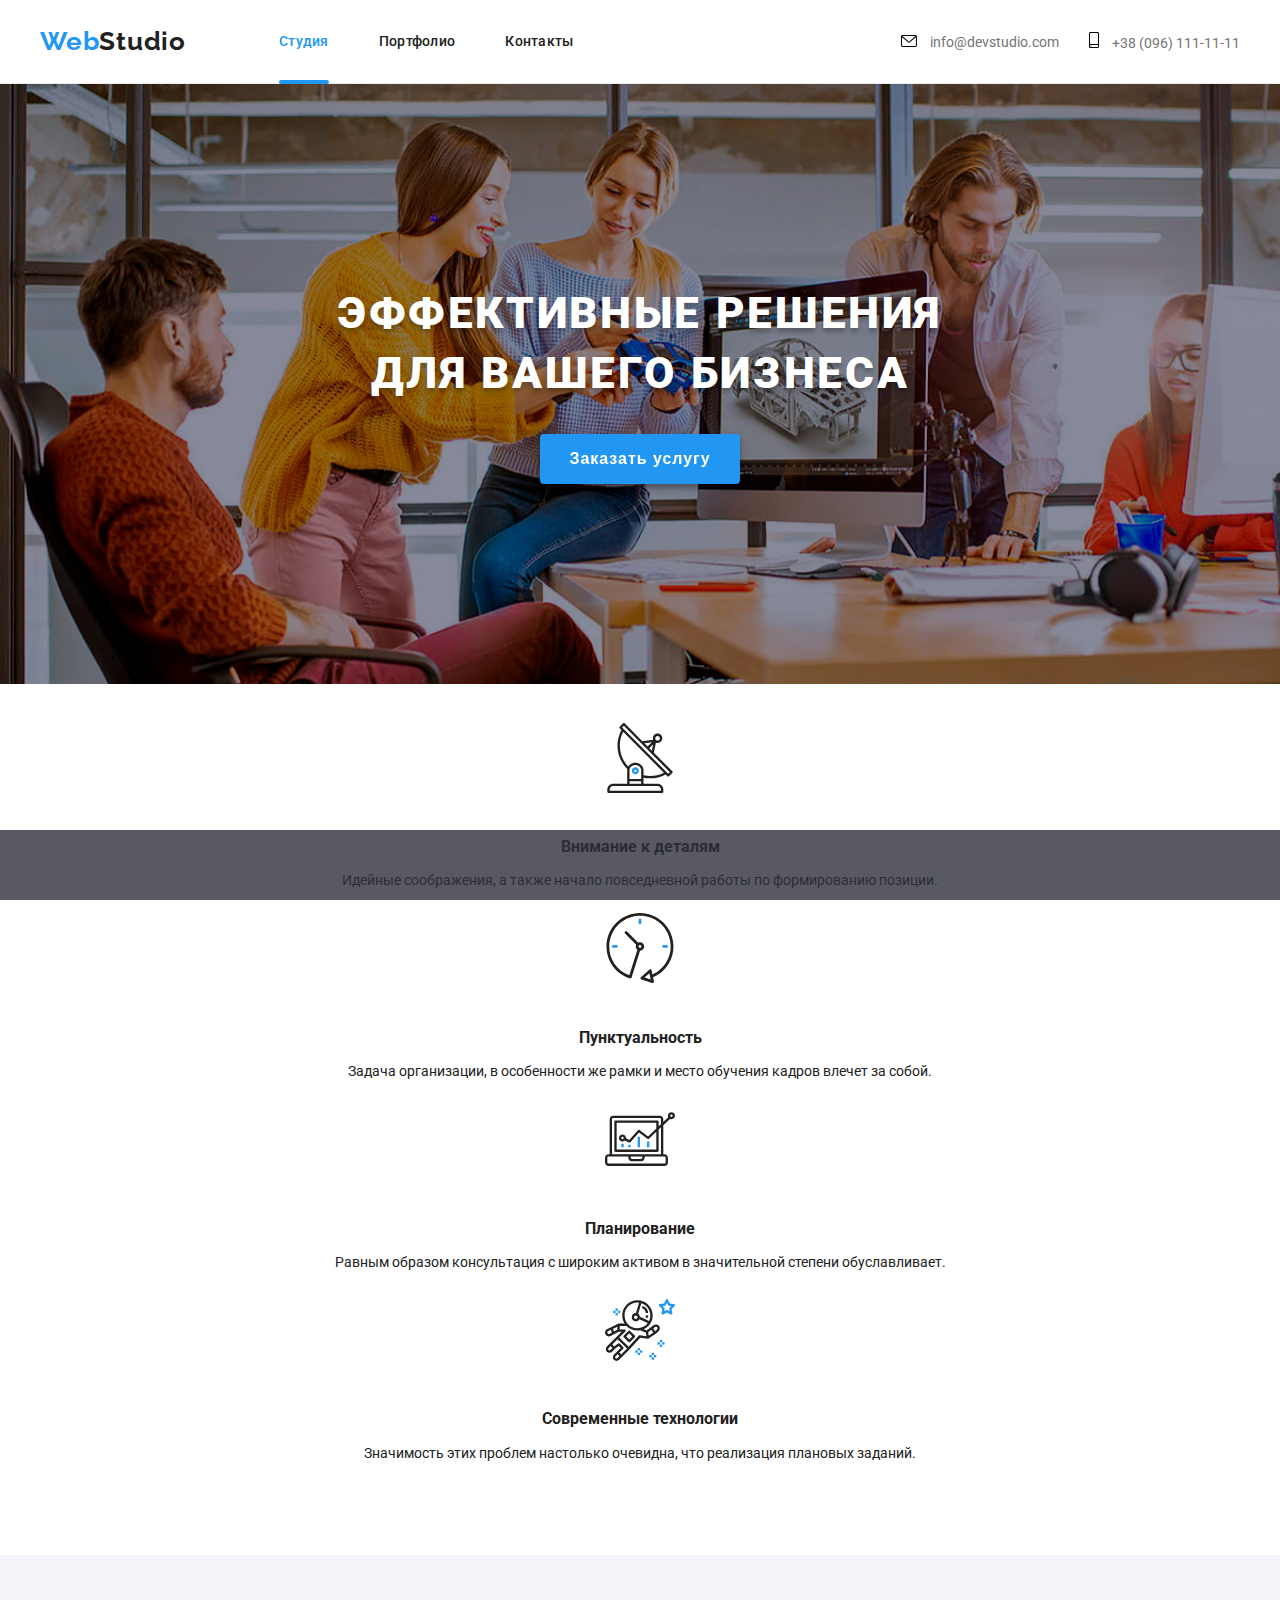
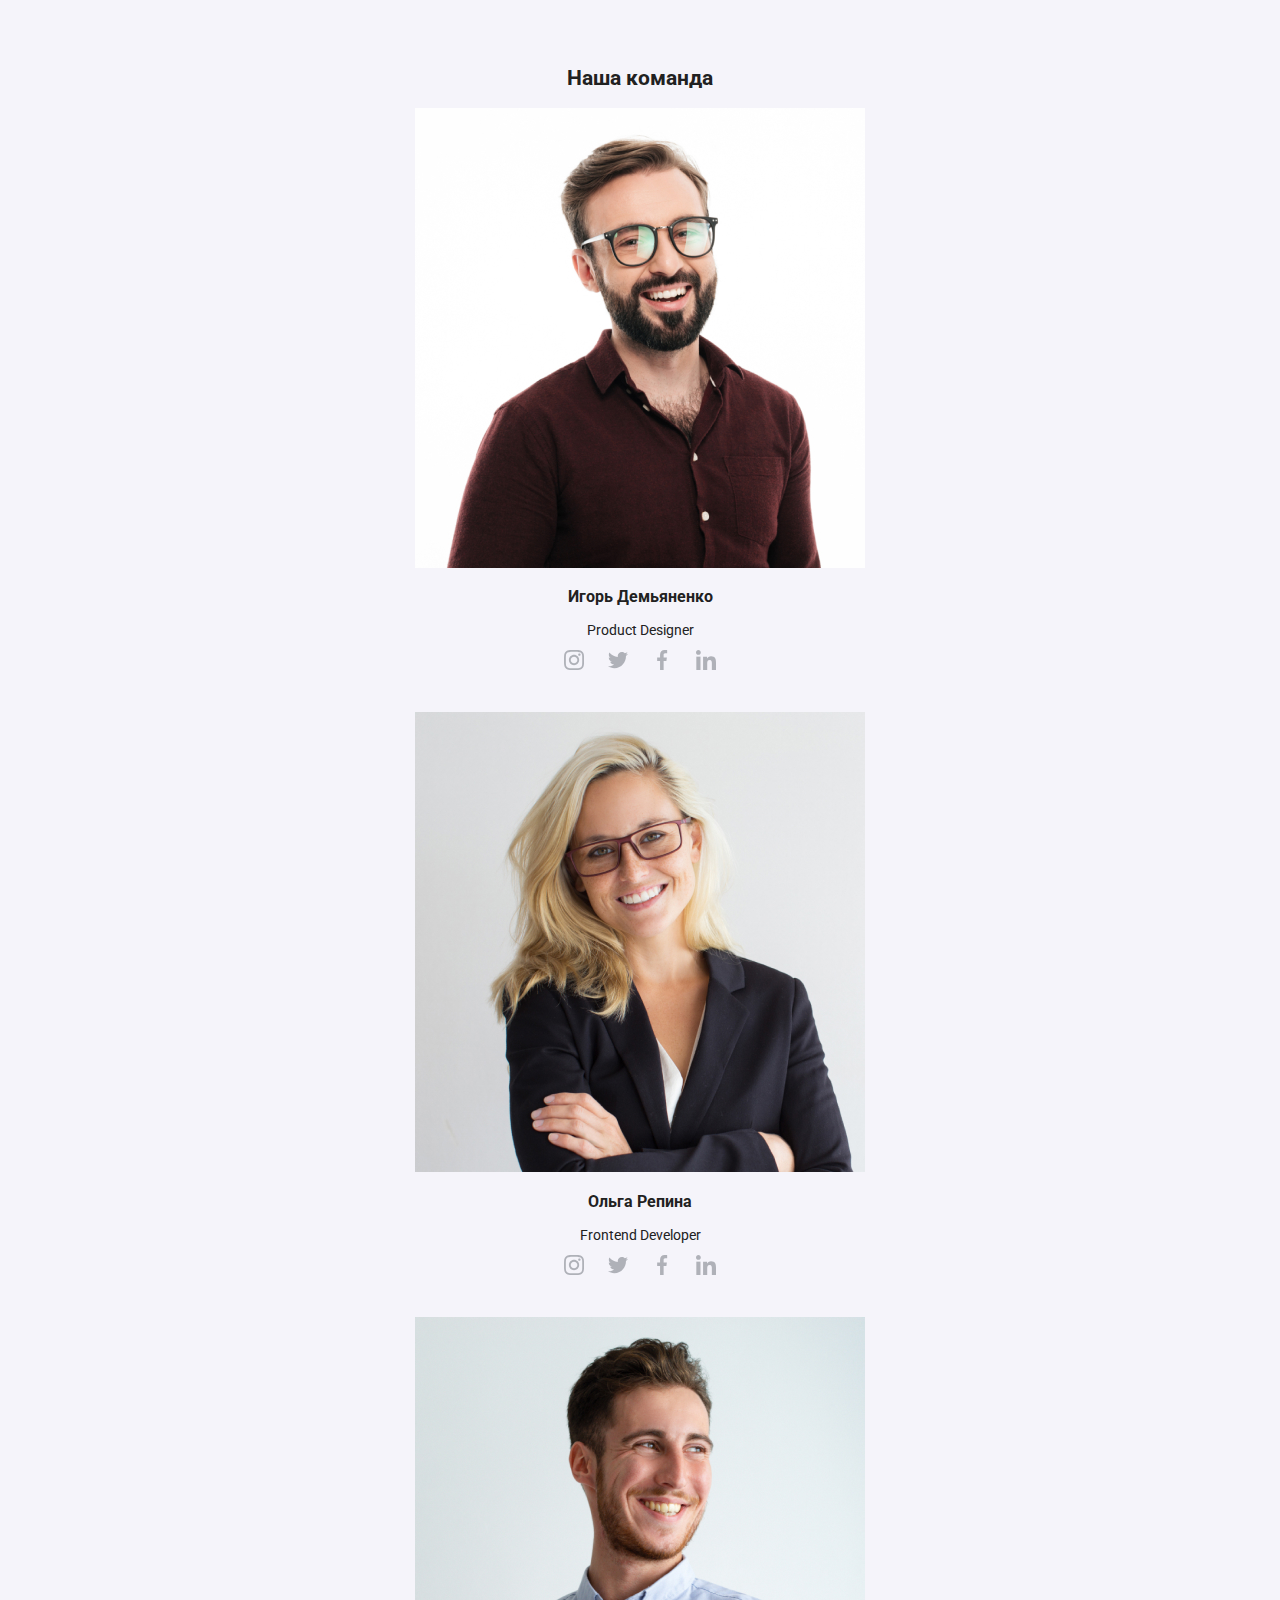
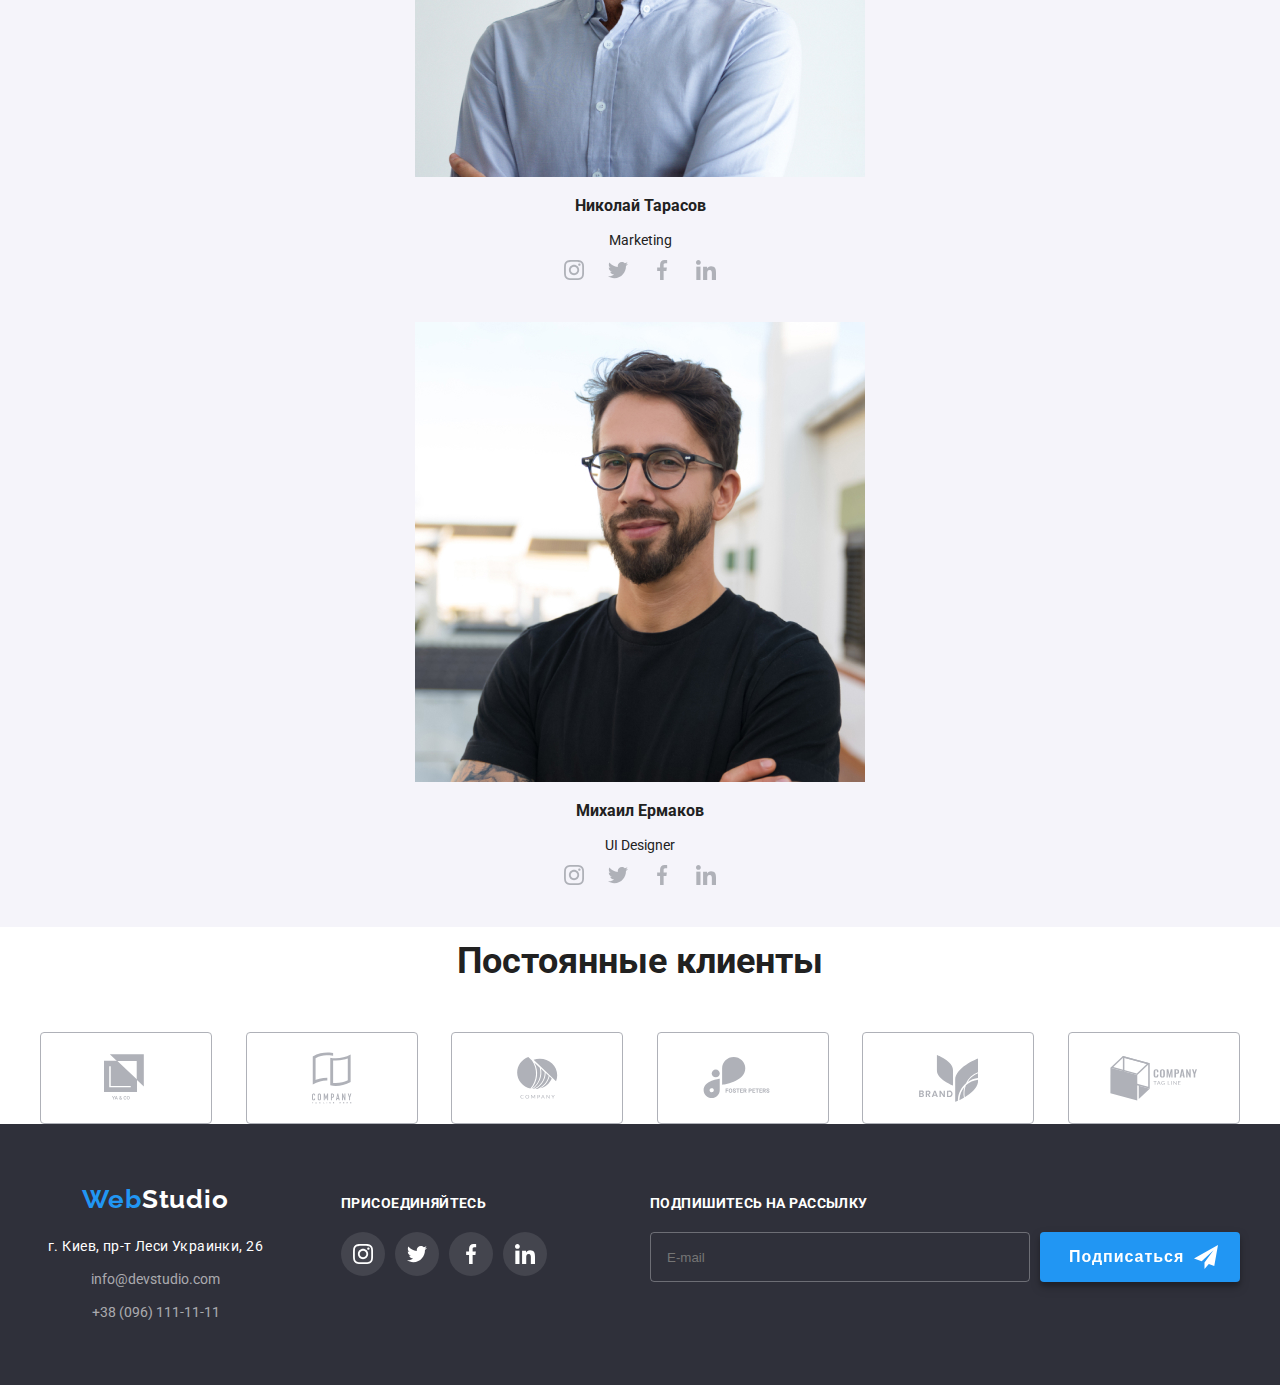
==== commit d4f88c8c: "Последняя стабильная" ====
--- a/index.html
+++ b/index.html
@@ -19,45 +19,60 @@
       <div class="container header">
         <nav class="nav">
           <a href="./index.html" class="logo"> Web<span class="header-logo">Studio </span> </a>
+          <ul class="site-nav list">
+            <li class="nav-item"><a href="./index.html" class="link active">Студия</a></li>
+            <li class="nav-item"><a href="./portfolio.html" class="link">Портфолио</a></li>
+            <li class="nav-item"><a href="#contacts" class="link">Контакты</a></li>
+          </ul>
+        </nav>
+        <ul class="auth-site list">
+          <li class="auth-item">
+            <div class="auth-block">
+              <a href="mailto:info@devstudio.com" class="auth-block-link">
+                <svg class="auth-icon" width="16" height="12">
+                  <use href="./images/sprite.svg#mail"></use>
+                </svg>
+                info@devstudio.com
+              </a>
+            </div>
+          </li>
+          <li class="auth-item">
+            <div class="auth-block">
+              <a href="tel:+380961111111" class="auth-block-link">
+                <svg class="auth-icon" width="10" height="16">
+                  <use href="./images/sprite.svg#smartphone"></use>
+                </svg>
+                +38 (096) 111-11-11
+              </a>
+            </div>
+          </li>
+        </ul>
             <button class="mobile-open-btn" data-menu-button>
                 <svg class="mobile-open-icon">
                     <use href="./images/sprite.svg#burger"></use>
                 </svg>
             </button>
-            <!-- <button class="modal-btn" type="button" data-menu-open></button> -->
          <div class="mobile-menu" data-menu>
             <button class="mobile-menu-close-btn" data-menu-close>
                 <svg class="mobile-menu-close-icon">
                     <use href="./images/sprite.svg#burger-close"></use>
-                </svg>
-
-         
+                </svg> 
               </button>
-              <ul class="site-nav list">
+              <ul class="burger-site-nav list">
                 <li class="nav-item"><a href="./index.html" class="link active">Студия</a></li>
                 <li class="nav-item"><a href="./portfolio.html" class="link">Портфолио</a></li>
                 <li class="nav-item"><a href="#contacts" class="link">Контакты</a></li>
               </ul>
-              <ul class="auth-site list">
-                <li class="auth-item">
-                  <div class="auth-block">
+              <ul class="burger-auth-site list">
+                <li class="burger-auth-item">
                     <a href="mailto:info@devstudio.com" class="auth-mail">
-                      <svg class="auth-icon" width="16" height="12">
-                        <use href="./images/sprite.svg#mail"></use>
-                      </svg>
                       info@devstudio.com
                     </a>
-                  </div>
-                </li>
-                <li class="auth-item">
-                  <div class="auth-block">
+                </li>
+                <li class="burger-auth-item">
                     <a href="tel:+380961111111" class="auth-tel">
-                      <svg class="auth-icon" width="10" height="16">
-                        <use href="./images/sprite.svg#smartphone"></use>
-                      </svg>
                       +38 (096) 111-11-11
                     </a>
-                  </div>
                 </li>
               </ul>
               <div class="social-list-burger">
@@ -120,59 +135,60 @@
     </header>
     <main>
       <!-- Герой -->
+      
       <section class="section hero">
-        <div class="hero">
-          <h1 class="hero-title">Эффективные решения для вашего бизнеса</h1>
-          <button type="button" class="button primary" data-modal-open> Заказать услугу</button>
-        <div class="backdrop is-hidden" data-modal>
-       <div class="modal">
-       <button type="button" class="close" data-modal-close> 
-         <svg class="signup-svg">
-          <use href="./images/sprite.svg#modal-close"></use>
-         </svg></button>
-       <form action="" class="signup-form">
-         <h2 class="signup-heading">Оставьте свои данные, мы вам перезвоним</h2>
-         <label class="signup-field">
-           Имя
-           <span class="signup-form-input-wrapper">
-           <input name="user-name" class="signup-form-input" type="text">
-           <svg class="modal-icon">
-              <use href="./images/sprite.svg#modal-person"></use>
-            </svg>
-          </span>
-         </label>
-          <label class="signup-field">
-            Телефон
-            <span class="signup-form-input-wrapper">
-            <input name="user-phone" class="signup-form-input" type="tel">
-            <svg class="modal-icon">
-              <use href="./images/sprite.svg#modal-phone"></use>
-            </svg>
-            </span>
-          </label>
-          <label class="signup-field">
-            Почта
-            <span class="signup-form-input-wrapper">
-            <input name="user-mail" class="signup-form-input" type="email">
-            <svg class="modal-icon">
-              <use href="./images/sprite.svg#modal-mail"></use>
-            </svg>
-            </span>
-          </label>
-          <label class="signup-field">
-            Комментарий
-            <textarea name="user-massage" placeholder="Введите текст" class="signup-textarea"></textarea>
-          </label>
-          <span class="signup-term">
-           <input id="user-term" type="checkbox" name="user-term" class="signup-form-term visually-hidden">  
-           <label class="signup-form-term-desc" for="user-term"> Соглашаюсь с рассылкой и принимаю <a class="terms-link" href=""> Условия договора</a></label>
-            </span>
-            <button type="submit" class="button signup-button">Отправить</button>
-       </form>
-      </div>
-     </div>
-        </div>
-      </section>
+           <h1 class="hero-title">Эффективные решения для вашего бизнеса</h1>
+            <button type="button" class="button primary" data-modal-open> Заказать услугу</button>
+            <div class="backdrop is-hidden" data-modal>
+               <div class="modal">
+                 <button type="button" class="close" data-modal-close> 
+                   <svg class="signup-svg">
+                     <use href="./images/sprite.svg#modal-close"></use>
+                    </svg>
+                  </button>
+                  <form action="" class="signup-form">
+                    <h2 class="signup-heading">Оставьте свои данные, мы вам перезвоним</h2>
+                    <label class="signup-field">
+                      Имя
+                      <span class="signup-form-input-wrapper">
+                        <input name="user-name" class="signup-form-input" type="text">
+                        <svg class="modal-icon">
+                          <use href="./images/sprite.svg#modal-person"></use>
+                        </svg>
+                      </span>
+                    </label>
+                    <label class="signup-field">
+                      Телефон
+                      <span class="signup-form-input-wrapper">
+                        <input name="user-phone" class="signup-form-input" type="tel">
+                        <svg class="modal-icon">
+                          <use href="./images/sprite.svg#modal-phone"></use>
+                        </svg>
+                      </span>
+                    </label>
+                    <label class="signup-field">
+                      Почта
+                      <span class="signup-form-input-wrapper">
+                        <input name="user-mail" class="signup-form-input" type="email">
+                        <svg class="modal-icon">
+                          <use href="./images/sprite.svg#modal-mail"></use>
+                        </svg>
+                      </span>
+                    </label>
+                    <label class="signup-field">
+                      Комментарий
+                      <textarea name="user-massage" placeholder="Введите текст" class="signup-textarea"></textarea>
+                    </label>
+                    <span class="signup-term">
+                      <input id="user-term" type="checkbox" name="user-term" class="signup-form-term visually-hidden">  
+                      <label class="signup-form-term-desc" for="user-term"> Соглашаюсь с рассылкой и принимаю <a class="terms-link" href=""> Условия договора</a></label>
+                    </span>
+                    <button type="submit" class="button signup-button">Отправить</button>
+                  </form>
+                </div>
+              </div>
+          </section>
+
       <div class="container">
         <ul class="advantage">
           <li class="advantage-list">
@@ -222,19 +238,19 @@
           <ul class="works">
             <li class="works-image">
               <div class="works-info">
-              <img src="./images/advantages/img.jpg"  alt="программирование на планшете" />
+              <img src="./images/advantages/advantage1-desktop@1x.jpg"  alt="программирование на планшете" />
               <p class="works-text">ДЕКСТОПНЫЕ ПРИЛОЖЕНИЯ</p>
               </div>
             </li>
             <li class="works-image">
               <div class="works-info">
-              <img src="./images/advantages/img1.jpg"  alt="дизайн приложения" />
+              <img src="./images/advantages/advantage2-desktop@1x.jpg"  alt="дизайн приложения" />
               <p class="works-text">МОБИЛЬНЫЕ ПРИЛОЖЕНИЯ</p>
               </div>
             </li>
             <li class="works-image">
               <div class="works-info">
-              <img src="./images/advantages/img2.jpg"  alt="Планшет с палитрой" />
+              <img src="./images/advantages/advantage3-desktop@1x.jpg"  alt="Планшет с палитрой" />
               <p class="works-text">ДИЗАЙНЕРСКИЕ РЕШЕНИЯ</p>
               </div>
             </li>
@@ -449,11 +465,9 @@
 
     <!-- Подвал -->
 
-
-
     <footer class="footer">
       <div class="container">
-         <div>
+         <div class="footer-adress">
         <a href="./index.html" class="logo footer"> Web<span class="footer-logo">Studio </span> </a>
 
         <!-- Контакты -->
@@ -462,7 +476,7 @@
           <p>г. Киев, пр-т Леси Украинки, 26</p>
           <a class="link" href="mailto:info@devstudio.com">info@devstudio.com</a>
           <a class="link" href="tel:+380961111111">+38 (096) 111-11-11</a>
-            </div>
+            </div class="footer-adress">
             <div class="footer-social">
               <p class="footer-list-title">ПРИСОЕДИНЯЙТЕСЬ</p>
               <ul class="footer-list list">
--- a/css/main.min.css
+++ b/css/main.min.css
@@ -1,2 +1,2 @@
-:root{--primary-text-color: #212121;--primary-white-color: #ffffff;--title-text-color: #757575;--accent-text-color: #2196f3;--secondary-background-color: #f5f4fa;--hero-background-color: #2f303a}*{padding:0px}ul{list-style:none}a{text-decoration:none}header{border-bottom:1px solid #ececec}p{margin:0;padding:0}body{margin:0px;background-color:var(--primary-white-color);color:var(--primary-text-color);font-family:'Roboto', sans-serif;font-size:14px;font-weight:400}footer{font-size:14px}.container{margin-left:auto;margin-right:auto;max-width:100%;padding:0 15px 0 15px;text-align:center}.visually-hidden{position:absolute !important;clip:rect(1px 1px 1px 1px);clip:rect(1px, 1px, 1px, 1px);padding:0 !important;border:0 !important;height:1px !important;width:1px !important;overflow:hidden}.button{background-color:var(--secondary-background-color);color:var(--primary-text-color);cursor:pointer;display:inline-block;filter:drop-shadow(0px 4px 4px rgba(0,0,0,0.25))}.link{display:flex;justify-content:space-around;width:100%}.header-page{position:relative;width:100%;top:10px;left:0;transition:0.5s}.header-logo{color:var(--primary-text-color)}.logo{color:var(--accent-text-color);font-family:'Raleway', sans-serif;font-size:26px;line-height:1.19;letter-spacing:0.03em;font-weight:700}.auth-site .link{color:var(--title-text-color);font-weight:500;line-height:1.14;letter-spacing:0.02em}.auth-item:not(:last-child){margin-right:50px}.auth-site.list{display:flex;flex-direction:column-reverse;margin:0;text-align:left}.auth-site .auth-block-link:hover,.auth-site .auth-block-link:focus{transition:all 0.25s cubic-bezier(0.4, 0, 0.2, 1);color:var(--accent-text-color)}.auth-block-link{color:var(--title-text-color)}.auth-block-link:focus .auth-icon,.auth-block-link:hover .auth-icon{transition:all 0.25s cubic-bezier(0.4, 0, 0.2, 1);color:var(--accent-text-color);fill:var(--accent-text-color)}.nav{display:flex;justify-content:space-between;align-items:center;padding:16px 0 16px 0}.nav-item:not(:last-child){padding-bottom:35px}.site-nav{display:flex;flex-direction:column;align-items:flex-start}.site-nav .link{color:var(--primary-text-color);font-weight:500;font-size:40px;line-height:1.17;letter-spacing:0.02em;display:block}.site-nav .active{color:var(--accent-text-color);font-weight:500;line-height:1.14;letter-spacing:0.02em;position:relative}.site-nav .link:hover,.site-nav .link:focus{transition:all 0.25s cubic-bezier(0.4, 0, 0.2, 1);color:var(--accent-text-color)}.site-nav.list{margin:0;margin-bottom:302px}.mobile-open-btn{padding:0;border:none;background-color:transparent}.mobile-open-icon{width:40px;height:40px;fill:#000000}.mobile-menu{z-index:10;position:fixed;width:100%;max-width:480px;height:100vh;top:0;left:50%;background-color:#ffffff;padding:48px 40px;transition:all 250ms linear;transform:translateX(-50%) translateY(-100%);box-sizing:border-box}.is-open{transform:translateX(-50%) translateY(0%)}.mobile-menu-close-btn{position:absolute;top:10px;right:15px;padding:0;border:none;background-color:transparent}.mobile-menu-close-icon{width:40px;height:40px}.mobile-menu-list{display:flex}.social-burger{display:flex;margin:0;position:fixed;bottom:48px;left:40px}.social-list-burger{margin:0;position:fixed;bottom:20px}.social-list-burger-link{font-weight:500;font-size:18px;line-height:1.22;letter-spacing:0.02em;color:var(--accent-text-color)}.social-list-burger-item:not(:last-child){border-right:1px solid rgba(33,33,33,0.2);padding-right:10px}.social-list-burger-item:not(:first-child){padding-left:10px}.auth-site.list{position:fixed;bottom:134px}.auth-mail{font-weight:500;font-size:24px;line-height:1.16;letter-spacing:0.02em;color:var(--title-text-color);margin-top:30px}.auth-tel{font-weight:500;font-size:34px;line-height:1.17;letter-spacing:0.02em;color:var(--accent-text-color)}.auth-block{margin-top:32px}.auth-icon{display:none}.section.hero{background-color:var(--hero-background-color);text-align:center;color:var(--primary-white-color);background-image:url("../images/hero/studio-background-mobile@1x.jpg");background-repeat:no-repeat;background-size:cover;background-position:center}.hero{background:rgba(47,48,58,0.4)}.hero-title{padding-top:200px;margin:0 auto;margin-bottom:30px;max-width:380px;font-weight:900;font-size:26px;line-height:1.61;letter-spacing:0.06em;text-transform:uppercase;text-shadow:0px 4px 4px rgba(0,0,0,0.25)}.auth-block{display:flex}.button.primary{min-width:200px;min-height:50px;text-align:center;margin-bottom:200px;background-color:var(--accent-text-color);color:var(--primary-white-color);font-weight:700;font-size:16px;line-height:1.88;letter-spacing:0.06em;border:none;box-shadow:0px 4px 4px rgba(0,0,0,0.15);border-radius:4px}.backdrop{position:fixed;top:0;left:0;width:100%;height:100%;background:rgba(0,0,0,0.2);box-shadow:0px 1px 3px rgba(0,0,0,0.12),0px 1px 1px rgba(0,0,0,0.14),0px 2px 1px rgba(0,0,0,0.2);border-radius:4px}.backdrop.is-hidden{opacity:0;pointer-events:none}.modal{position:absolute;top:50%;left:50%;transform:translate(-50%, -50%);width:528px;height:581px;background-color:var(--primary-white-color)}.modal-svg{width:11px;height:11px}.close{position:absolute;border:none;outline:none;width:30px;height:30px;display:flex;justify-content:center;align-items:center;top:8px;right:8px;cursor:pointer;background:var(--secondary-background-color);border:1px solid rgba(0,0,0,0.1);border-radius:50%}.sighup-term{display:flex;align-items:center}.signup-form-term-desc{position:relative;padding-left:8px;cursor:pointer}.signup-form-term-desc::before{content:'';top:0;left:-20px;width:15px;height:15px;border:2px solid var(--primary-text-color)}.signup-form-term:checked+.signup-form-term-desc::before{border-color:var(--accent-text-color);background:var(--accent-text-color) url(../images/Vector.svg) no-repeat center center}.advantage{padding-top:60px;margin:0}.advantage-title{margin-top:30px;margin-bottom:10px;font-weight:700;font-size:14px;line-height:1.14;text-align:center;letter-spacing:0.03em;text-transform:uppercase}.advantage-text{display:block;margin:0 auto;font-weight:400;font-size:14px;line-height:1.71;letter-spacing:0.03em;text-align:left}.advantage-list:not(:last-child){margin-bottom:30px}.advantage-list:last-child{padding-bottom:60px}.icon-background{display:flex;justify-content:center;padding:25px 0 25px 0;background-color:var(--secondary-background-color);border-radius:4px}.icon-background .svg-icon{width:65px;height:70px}.section.works{display:none}.section-team{background-color:var(--secondary-background-color);margin-top:0px}.section-team-title{text-align:center;margin:0;margin-bottom:30px;padding-top:60px}.team-item{display:flex;flex-direction:column;justify-content:center;align-items:center}.team-list{padding-bottom:60px;margin-bottom:0}.team-item:not(:last-child){margin-bottom:30px}.team-person{max-width:100%}.team-item{background-color:var(--primary-white-color);box-shadow:0px 1px 3px rgba(0,0,0,0.12),0px 1px 1px rgba(0,0,0,0.14),0px 2px 1px rgba(0,0,0,0.2);border-radius:0px 0px 4px 4px;text-align:center}.team>img{margin-bottom:30px;display:block}.section-team{background-color:var(--secondary-background-color)}.section-advantage-title{font-weight:500;font-size:16px;font-style:normal;line-height:0.85;letter-spacing:0.03em;margin-top:0px;margin-bottom:10px}.social-list{display:flex;justify-content:center}.social-list-link{display:flex;justify-content:center;align-items:center;width:44px;height:44px;border-radius:50%}.social-list-icon{width:20px;height:20px;fill:#afb1b8}.social-list .list{margin-top:16px;padding-bottom:30px}.social-list-link:focus,.social-list-link:hover{transition:all 0.25s cubic-bezier(0.4, 0, 0.2, 1);background-color:var(--accent-text-color)}.social-list-link:focus .social-list-icon,.social-list-link:hover .social-list-icon{transition:all 0.25s cubic-bezier(0.4, 0, 0.2, 1);fill:var(--primary-white-color)}.partner-list{display:block;column-count:2;margin:0;padding-bottom:60px}.partner-list .partner-list-link{display:flex;justify-content:center;align-items:center;width:auto;height:90px}.partner-list-icon{fill:#afb1b8}.partner-list-item{border:1px solid #afb1b8;box-sizing:border-box;border-radius:4px}.partner-list-item:hover .partner-list-icon,.partner-list-item:focus .partner-list-icon{transition:all 0.25s cubic-bezier(0.4, 0, 0.2, 1);fill:var(--accent-text-color)}.partner-list-item:hover,.partner-list-item:focus{transition:all 0.25s cubic-bezier(0.4, 0, 0.2, 1);border-color:var(--accent-text-color)}.partner-list-item{max-width:210px}.partner-list-item:not(:nth-child(3n)){margin-bottom:10px}.section-partner-title{margin-top:0;padding-top:60px}.footer-list-link{display:block;text-align:center}.footer-list-link .footer-list-icon{display:inline-block;margin-left:auto;margin-right:auto}.footer{background-color:var(--hero-background-color)}.footer-logo{color:var(--primary-white-color)}.footer .logo{padding-top:60px;margin-bottom:20px;display:block}.contact>p{color:var(--primary-white-color);font-style:normal;line-height:1.71;letter-spacing:0.03em;margin:0px;margin-bottom:9px}.contacts>a{margin-bottom:9px}.contacts.footer{margin-bottom:60px}.footer-list.list{display:flex;justify-content:center;max-width:100%;margin:0;margin-bottom:60px}.footer-list-icon{width:20px;height:20px;fill:var(--primary-white-color)}.footer-list-title{display:flex;justify-content:center;margin-bottom:20px;width:100%;font-weight:700;line-height:1.14;letter-spacing:0.03em;text-transform:uppercase;color:var(--primary-white-color)}.footer-list-link{display:flex;justify-content:center;align-items:center;width:44px;height:44px;border-radius:50%;background-color:rgba(255,255,255,0.1);margin-right:10px}.footer-list-link:focus,.footer-list-link:hover{transition:all 0.25s cubic-bezier(0.4, 0, 0.2, 1);background-color:var(--accent-text-color)}.footer-list-link:focus .footer-list-icon,.footer-list-link:hover .footer-list-icon{transition:all 0.25s cubic-bezier(0.4, 0, 0.2, 1);fill:var(--primary-white-color)}.subscribe-form-input{width:100%;height:50px;box-sizing:border-box;border:1px solid rgba(255,255,255,0.3);border-radius:4px;background:none;margin-bottom:20px;padding:12px 16px}.subscribe-list-title{display:block;margin-bottom:20px;width:100%;font-weight:700;line-height:1.14;letter-spacing:0.03em;text-transform:uppercase;color:var(--primary-white-color)}.button.subscribe{max-width:200px;max-height:50px;width:100%;height:100vh;text-align:left;padding-left:29px;background-color:var(--accent-text-color);color:var(--primary-white-color);font-weight:700;font-size:16px;line-height:1.88;letter-spacing:0.06em;border:none;box-shadow:0px 4px 4px rgba(0,0,0,0.15);border-radius:4px}.button.subscribe .subscribe-icon{position:absolute;padding-left:10px;top:50%;transform:translateY(-50%);width:24px;height:24px}.contacts>p{color:var(--primary-white-color);font-style:normal;line-height:1.71;letter-spacing:0.03em;margin:0px;margin-bottom:9px}.contacts .link{font-style:normal;line-height:1.71;color:rgba(255,255,255,0.6);display:block}.contacts .link:hover,.contacts.link:focus{transition:all 0.25s cubic-bezier(0.4, 0, 0.2, 1);color:var(--accent-text-color)}.subscribe-social{padding-bottom:60px}.modal{color:var(--title-text-color)}.signup-heading{color:var(--primary-text-color);margin:0;margin-bottom:10px}.close{background:none}.close:hover{fill:var(--accent-text-color)}.signup-form{display:flex;flex-direction:column;padding:40px}.signup-textarea{border:1px solid rgba(33,33,33,0.2);box-sizing:border-box;border-radius:4px}.signup-form-input{width:100%;height:40px;border:1px solid rgba(33,33,33,0.2);box-sizing:border-box;border-radius:4px;transition:border-color 250ms linear;padding-left:42px}.signup-form-input-wrapper{display:block;position:relative;margin-top:4px;margin-bottom:10px}.modal-icon{position:absolute;display:block;top:50%;left:15px;transform:translateY(-50%);width:18px;height:18px;transition:background-color 250ms linear}.signup-form-input:focus{outline:none;border-color:var(--accent-text-color)}.signup-form-input:focus+.modal-icon{fill:var(--accent-text-color);border-color:var(--accent-text-color)}.signup-textarea{width:100%;height:120px;border:1px solid rgba(33,33,33,0.2);border-radius:4px;padding:12px 16px;resize:none;margin-top:4px;margin-bottom:20px;transition:border-color 250ms linear}.signup-textarea:focus{outline:none;border-color:var(--accent-text-color)}.signup-form-term-desc{display:flex;justify-content:center;align-items:center;line-height:1.71;letter-spacing:0.03em}.signup-form-term-desc::before{display:block;content:'';width:16px;height:16px;outline:1px solid #000000;margin-right:10px}.signup-form-term{margin:0;margin-right:8px}.signup-term{display:flex;justify-content:center;align-items:center;margin-bottom:30px}.signup-field{text-align:left}.terms-link{text-decoration:underline}.signup-button{display:block;margin:0 auto;width:200px;height:50px;border-radius:4px;background-color:var(--accent-text-color);color:var(--primary-white-color);cursor:pointer;font-weight:700;font-size:16px;line-height:1.87;letter-spacing:0.06em}.subscribe-icon{position:absolute;padding-left:10px;top:50%;transform:translateY(-50%);width:24px;height:24px}
+:root{--primary-text-color: #212121;--primary-white-color: #ffffff;--title-text-color: #757575;--accent-text-color: #2196f3;--secondary-background-color: #f5f4fa;--hero-background-color: #2f303a}*{padding:0px}ul{list-style:none}a{text-decoration:none}header{border-bottom:1px solid #ececec}p{margin:0;padding:0}body{margin:0px;background-color:var(--primary-white-color);color:var(--primary-text-color);font-family:'Roboto', sans-serif;font-size:14px;font-weight:400}footer{font-size:14px}@media (max-width: 767px){.container{margin-left:auto;margin-right:auto;max-width:767px;padding:0 15px 0 15px;text-align:center}}@media (min-width: 768px){.container{margin-left:auto;margin-right:auto;max-width:768px;padding:0 15px 0 15px;text-align:center}}@media (min-width: 1200px){.container{margin-left:auto;margin-right:auto;max-width:1200px;text-align:center}}.visually-hidden{position:absolute !important;clip:rect(1px 1px 1px 1px);clip:rect(1px, 1px, 1px, 1px);padding:0 !important;border:0 !important;height:1px !important;width:1px !important;overflow:hidden}.button{background-color:var(--secondary-background-color);color:var(--primary-text-color);cursor:pointer;display:inline-block;filter:drop-shadow(0px 4px 4px rgba(0,0,0,0.25))}.link{display:flex;justify-content:space-around;width:100%}@media (max-width: 767px){.header-page{position:relative;width:100%;top:10px;left:0;transition:0.5s}.header-logo{color:var(--primary-text-color)}.logo{color:var(--accent-text-color);font-family:'Raleway', sans-serif;font-size:26px;line-height:1.19;letter-spacing:0.03em;font-weight:700}.auth-site .link{color:var(--title-text-color);font-weight:500;line-height:1.14;letter-spacing:0.02em}.auth-item:not(:last-child){margin-right:50px}.burger-auth-site.list{display:flex;flex-direction:column-reverse;margin:0;text-align:left}.burger-auth-site .auth-block-link:hover,.burger-auth-site .auth-block-link:focus{transition:all 0.25s cubic-bezier(0.4, 0, 0.2, 1);color:var(--accent-text-color)}.auth-block-link{color:var(--title-text-color)}.auth-block-link:focus .auth-icon,.auth-block-link:hover .auth-icon{transition:all 0.25s cubic-bezier(0.4, 0, 0.2, 1);color:var(--accent-text-color);fill:var(--accent-text-color)}.nav{display:flex;justify-content:space-between;align-items:center;padding:16px 0 16px 0}.nav-item:not(:last-child){padding-bottom:35px}.burger-site-nav{display:flex;flex-direction:column;align-items:flex-start}.burger-site-nav .link{color:var(--primary-text-color);font-weight:500;font-size:40px;line-height:1.17;letter-spacing:0.02em;display:block}.burger-site-nav .active{color:var(--accent-text-color);font-weight:500;line-height:1.14;letter-spacing:0.02em;position:relative}.burger-site-nav .link:hover,.burger-site-nav .link:focus{transition:all 0.25s cubic-bezier(0.4, 0, 0.2, 1);color:var(--accent-text-color)}.burger-site-nav.list{margin:0;margin-bottom:302px}.site-nav{display:none}.auth-site.list{display:none}.mobile-open-btn{position:fixed;top:15px;right:10px}}@media (min-width: 768px) and (max-width: 1200px){.header-page{position:relative;width:100%;top:10px;left:0;transition:0.5s}.header-logo{color:var(--primary-text-color)}.container.header{display:flex;align-items:center;align-self:center}.logo{padding-top:24px;padding-bottom:25px;display:flex;color:var(--accent-text-color);font-family:'Raleway', sans-serif;font-size:26px;line-height:1.19;letter-spacing:0.03em;font-weight:700}.nav{display:flex;align-items:center;align-self:center}.nav .logo{display:flex}.nav-item:not(:last-child){margin-right:50px}.site-nav .link{color:var(--primary-text-color);font-weight:500;line-height:1.14;letter-spacing:0.02em;display:block;padding-top:32px;padding-bottom:32px}.site-nav-link{margin-right:50px}.site-nav.list{margin-left:88px;display:flex;align-items:center}.site-nav .active{color:var(--accent-text-color);font-weight:500;line-height:1.14;letter-spacing:0.02em;position:relative}.site-nav .active::before{content:'';position:absolute;left:0;top:calc(100% - 1px);width:100%;height:4px;border-radius:4px;background-color:var(--accent-text-color)}.site-nav .link:hover,.site-nav .link:focus{transition:all 0.25s cubic-bezier(0.4, 0, 0.2, 1);color:var(--accent-text-color)}.list{padding:0px;margin:0px;list-style:none}.auth-icon{margin-right:10px}.auth-site .link{color:var(--title-text-color);font-weight:500;line-height:1.14;letter-spacing:0.02em}.auth-site.list{margin-left:auto;display:flex;flex-direction:column;justify-content:right}.auth-site .auth-block-link:hover,.auth-site .auth-block-link:focus{transition:all 0.25s cubic-bezier(0.4, 0, 0.2, 1);color:var(--accent-text-color)}.auth-item:not(:first-child){margin-top:10px}.auth-block-link{color:var(--title-text-color)}.auth-block-link:focus .auth-icon,.auth-block-link:hover .auth-icon{transition:all 0.25s cubic-bezier(0.4, 0, 0.2, 1);color:var(--accent-text-color);fill:var(--accent-text-color)}.mobile-open-btn{display:none}.mobile-menu{display:none}}@media (min-width: 1200px){.header-page{position:relative;width:100%;top:10px;left:0;transition:0.5s}.header-logo{color:var(--primary-text-color)}.container.header{display:flex;align-items:center;align-self:center}.logo{padding-top:24px;padding-bottom:25px;display:flex;color:var(--accent-text-color);font-family:'Raleway', sans-serif;font-size:26px;line-height:1.19;letter-spacing:0.03em;font-weight:700}.nav{display:flex;align-items:center;align-self:center}.nav .logo{display:flex}.nav-item:not(:last-child){margin-right:50px}.site-nav .link{color:var(--primary-text-color);font-weight:500;line-height:1.14;letter-spacing:0.02em;display:block;padding-top:32px;padding-bottom:32px}.site-nav-link{margin-right:50px}.site-nav.list{margin-left:93px;display:flex;align-items:center}.site-nav .active{color:var(--accent-text-color);font-weight:500;line-height:1.14;letter-spacing:0.02em;position:relative}.site-nav .active::before{content:'';position:absolute;left:0;top:calc(100% - 1px);width:100%;height:4px;border-radius:4px;background-color:var(--accent-text-color)}.site-nav .link:hover,.site-nav .link:focus{transition:all 0.25s cubic-bezier(0.4, 0, 0.2, 1);color:var(--accent-text-color)}.list{padding:0px;margin:0px;list-style:none}.auth-icon{margin-right:10px}.auth-site .link{color:var(--title-text-color);font-weight:500;line-height:1.14;letter-spacing:0.02em}.auth-site.list{margin-left:auto;display:flex;padding-top:32px;padding-bottom:32px;align-items:center}.auth-site .auth-block-link:hover,.auth-site .auth-block-link:focus{transition:all 0.25s cubic-bezier(0.4, 0, 0.2, 1);color:var(--accent-text-color)}.auth-item:not(:first-child){margin-left:30px}.auth-block-link{color:var(--title-text-color)}.auth-block-link:focus .auth-icon,.auth-block-link:hover .auth-icon{transition:all 0.25s cubic-bezier(0.4, 0, 0.2, 1);color:var(--accent-text-color);fill:var(--accent-text-color)}.mobile-open-btn{display:none}.mobile-menu{display:none}}@media screen and (max-width: 767px){.mobile-open-btn{padding:0;border:none;background-color:transparent}.mobile-open-icon{width:40px;height:40px;fill:#000000}.mobile-menu{z-index:10;position:fixed;width:100%;max-width:480px;height:100vh;top:0;left:50%;background-color:#ffffff;padding:48px 40px;transition:all 250ms linear;transform:translateX(-50%) translateY(-100%);box-sizing:border-box}.is-open{transform:translateX(-50%) translateY(0%)}.mobile-menu-close-btn{position:absolute;top:10px;right:15px;padding:0;border:none;background-color:transparent}.mobile-menu-close-icon{width:40px;height:40px}.mobile-menu-list{display:flex}.social-burger{display:flex;margin:0;position:fixed;bottom:48px;left:40px}.social-list-burger{margin:0;position:fixed;bottom:20px}.social-list-burger-link{font-weight:500;font-size:18px;line-height:1.22;letter-spacing:0.02em;color:var(--accent-text-color)}.social-list-burger-item:not(:last-child){border-right:1px solid rgba(33,33,33,0.2);padding-right:10px}.social-list-burger-item:not(:first-child){padding-left:10px}.burger-auth-site.list{position:fixed;bottom:134px}.burger-auth-item:not(:first-child){margin-bottom:30px}.auth-mail{font-weight:500;font-size:24px;line-height:1.16;letter-spacing:0.02em;color:var(--title-text-color)}.auth-tel{font-weight:500;font-size:34px;line-height:1.17;letter-spacing:0.02em;color:var(--accent-text-color);margin-top:30px}.auth-block{margin-top:32px}}@media (max-width: 767px){.section.hero{background-color:var(--hero-background-color);text-align:center;color:var(--primary-white-color);background-image:url("../images/hero/studio-background-mobile@1x.jpg");background-repeat:no-repeat;background-size:cover;background-position:center}.hero{background:rgba(47,48,58,0.4);padding:118px 60px 118px 60px}.hero-title{margin-top:0;font-weight:900;font-size:26px;line-height:1.61;letter-spacing:0.06em;text-transform:uppercase;text-shadow:0px 4px 4px rgba(0,0,0,0.25)}.auth-block{display:flex}.button.primary{min-width:200px;min-height:50px;text-align:center;background-color:var(--accent-text-color);color:var(--primary-white-color);font-weight:700;font-size:16px;line-height:1.88;letter-spacing:0.06em;border:none;box-shadow:0px 4px 4px rgba(0,0,0,0.15);border-radius:4px}.backdrop{position:fixed;top:0;left:0;width:100%;height:100%;background:rgba(0,0,0,0.2);box-shadow:0px 1px 3px rgba(0,0,0,0.12),0px 1px 1px rgba(0,0,0,0.14),0px 2px 1px rgba(0,0,0,0.2);border-radius:4px}.backdrop.is-hidden{opacity:0;pointer-events:none}.modal{position:absolute;top:50%;left:50%;transform:translate(-50%, -50%);width:95%;height:95%;background-color:var(--primary-white-color)}.modal-svg{width:11px;height:11px}.close{position:absolute;border:none;outline:none;width:30px;height:30px;display:flex;justify-content:center;align-items:center;top:8px;right:8px;cursor:pointer;background:var(--secondary-background-color);border:1px solid rgba(0,0,0,0.1);border-radius:50%}.sighup-term{display:flex;align-items:center}.signup-form-term-desc{position:relative;padding-left:8px;cursor:pointer}.signup-form-term-desc::before{content:'';top:0;left:-20px;width:15px;height:15px;border:2px solid var(--primary-text-color)}.signup-form-term:checked+.signup-form-term-desc::before{border-color:var(--accent-text-color);background:var(--accent-text-color) url(../images/Vector.svg) no-repeat center center}}@media (min-width: 768px) and (max-width: 1200px){.section.hero{background-color:var(--hero-background-color);text-align:center;color:var(--primary-white-color);background-image:url("../images/hero/studio-background-tablet@1x.jpg");background-repeat:no-repeat;background-size:cover;background-position:center}.hero{background:rgba(47,48,58,0.4);padding:118px 60px 118px 60px}.hero-title{margin-top:0;font-weight:900;font-size:26px;line-height:1.61;max-width:360px;margin:auto;margin-bottom:30px;letter-spacing:0.06em;text-transform:uppercase;text-shadow:0px 4px 4px rgba(0,0,0,0.25)}.auth-block{display:flex}.button.primary{min-width:200px;min-height:50px;text-align:center;background-color:var(--accent-text-color);color:var(--primary-white-color);font-weight:700;font-size:16px;line-height:1.88;letter-spacing:0.06em;border:none;box-shadow:0px 4px 4px rgba(0,0,0,0.15);border-radius:4px}.backdrop{position:fixed;top:0;left:0;width:100%;height:100%;background:rgba(0,0,0,0.2);box-shadow:0px 1px 3px rgba(0,0,0,0.12),0px 1px 1px rgba(0,0,0,0.14),0px 2px 1px rgba(0,0,0,0.2);border-radius:4px}.backdrop.is-hidden{opacity:0;pointer-events:none}.modal{position:absolute;top:50%;left:50%;transform:translate(-50%, -50%);width:528px;height:581px;background-color:var(--primary-white-color)}.modal-svg{width:11px;height:11px}.close{position:absolute;border:none;outline:none;width:30px;height:30px;display:flex;justify-content:center;align-items:center;top:8px;right:8px;cursor:pointer;background:var(--secondary-background-color);border:1px solid rgba(0,0,0,0.1);border-radius:50%}.sighup-term{display:flex;align-items:center}.signup-form-term-desc{position:relative;padding-left:8px;cursor:pointer}.signup-form-term-desc::before{content:'';top:0;left:-20px;width:15px;height:15px;border:2px solid var(--primary-text-color)}.signup-form-term:checked+.signup-form-term-desc::before{border-color:var(--accent-text-color);background:var(--accent-text-color) url(../images/Vector.svg) no-repeat center center}}@media (min-width: 1200px){.section.hero{background-color:var(--hero-background-color);text-align:center;color:var(--primary-white-color);background-image:url("../images/hero/studio-background-desktop@1x.jpg");background-repeat:no-repeat;background-size:cover;padding:200px 0px 200px 0px}.hero{background:rgba(47,48,58,0.4)}.hero-title{margin:0 auto;margin-bottom:30px;max-width:696px;font-weight:900;font-size:44px;line-height:1.36;letter-spacing:0.06em;text-transform:uppercase;text-shadow:0px 4px 4px rgba(0,0,0,0.25)}.auth-block{display:flex}.button.primary{min-width:200px;min-height:50px;text-align:center;background-color:var(--accent-text-color);color:var(--primary-white-color);font-weight:700;font-size:16px;line-height:1.88;letter-spacing:0.06em;border:none;box-shadow:0px 4px 4px rgba(0,0,0,0.15);border-radius:4px}.backdrop{position:fixed;top:0;left:0;width:100%;height:100%;background:rgba(0,0,0,0.2);box-shadow:0px 1px 3px rgba(0,0,0,0.12),0px 1px 1px rgba(0,0,0,0.14),0px 2px 1px rgba(0,0,0,0.2);border-radius:4px}.backdrop.is-hidden{opacity:0;pointer-events:none}.modal{position:absolute;top:50%;left:50%;transform:translate(-50%, -50%);width:528px;height:581px;background-color:var(--primary-white-color)}.close{position:absolute;border:none;outline:none;width:30px;height:30px;display:flex;justify-content:center;align-items:center;top:8px;right:8px;cursor:pointer;background:var(--secondary-background-color);border:1px solid rgba(0,0,0,0.1);border-radius:50%}.modal-svg{width:11px;height:11px}.sighup-term{display:flex;align-items:center}.signup-form-term-desc{position:relative;padding-left:8px;cursor:pointer}.signup-form-term-desc::before{content:'';top:0;left:-20px;width:15px;height:15px;border:2px solid var(--primary-text-color)}.signup-form-term:checked+.signup-form-term-desc::before{border-color:var(--accent-text-color);background:var(--accent-text-color) url(../images/Vector.svg) no-repeat center center}}@media (max-width: 767px){.advantage{padding-top:60px;margin:0}.advantage-title{margin-top:30px;margin-bottom:10px;font-weight:700;font-size:14px;line-height:1.14;text-align:center;letter-spacing:0.03em;text-transform:uppercase}.advantage-text{display:block;margin:0 auto;font-weight:400;font-size:14px;line-height:1.71;letter-spacing:0.03em;text-align:left}.icon-background{display:flex;justify-content:center;padding:25px 0 25px 0;background-color:var(--secondary-background-color);border-radius:4px}.icon-background .svg-icon{width:65px;height:70px}.section.works{display:none}}@media (min-width: 768px) and (max-width: 1200px){.advantage{display:flex;flex-wrap:wrap;padding-top:60px;margin:0;justify-content:space-around;padding-bottom:60px}.advantage-title{margin-top:30px;margin-bottom:10px;font-weight:700;font-size:14px;line-height:1.14;text-align:left;letter-spacing:0.03em;text-transform:uppercase}.advantage-text{display:block;margin:0 auto;font-weight:400;font-size:14px;line-height:1.71;letter-spacing:0.03em;text-align:left;color:var(--title-text-color)}.advantage-list{max-width:46%}.advantage-list{margin:30px 0 0 15px}.icon-background{display:flex;justify-content:center;padding:25px 0 25px 0;background-color:var(--secondary-background-color);border-radius:4px}.icon-background .svg-icon{width:65px;height:70px}.section.works{display:none}}@media (min-width: 1200px){.advantage{margin-bottom:94px}.advantage-image:not(:last-child){margin-right:30px}.advantage-icons{display:flex;justify-content:left}.svg-icon{width:70px;height:70px;padding:25px 100px 25px 100px}.container .advantage-icons{margin-bottom:30px}.advantage-icons-list{background-color:var(--secondary-background-color);border-radius:4px}.advantage-icons-list:not(:last-child){margin-right:30px}.section-title-image{display:flex;margin:0px;justify-content:space-between;padding-bottom:94px}.section.section-team-title{font-size:36px;line-height:1.16;text-align:center;margin-top:0px;margin-bottom:50px}.advantage-info{position:relative;z-index:-1}.works{position:absolute;display:flex;justify-content:center;align-items:center;bottom:0;width:100%;height:70px;color:var(--primary-white-color);background:rgba(47,48,58,0.8);font-weight:700;font-size:14px;line-height:1.14;letter-spacing:0.03em}.section-advantage{max-width:1170px;justify-content:space-between;margin:0px;display:flex}.section-advantage-title{margin-top:0px;margin-bottom:10px;font-size:14px;font-weight:700;line-height:1.14px;letter-spacing:0.03em}.section-advantage .list-item+.list-item{margin-left:30px}.list-item>p{font-size:14px;line-height:1.71;letter-spacing:0.03em;max-width:270px}.section-title{margin-top:0px;margin-bottom:50px;text-align:center;font-weight:500;font-size:36px;line-height:0.85;letter-spacing:0.03em;color:var(--primary-text-color)}}.advantage{margin-bottom:94px}.advantage-image:not(:last-child){margin-right:30px}.advantage-icons{display:flex;justify-content:left}.svg-icon{width:70px;height:70px;padding:25px 100px 25px 100px}.container .advantage-icons{margin-bottom:30px}.advantage-icons-list:not(:last-child){margin-right:30px}.advantage-icons-list{background-color:var(--secondary-background-color);border-radius:4px}.section-title-image{display:flex;margin:0px;justify-content:space-between;padding-bottom:94px}.section.section-team-title{font-size:36px;line-height:1.16;text-align:center;margin-top:0px;margin-bottom:50px}.advantage-info{position:relative;z-index:-1}.works{display:flex;justify-content:center;align-items:center;bottom:0;width:100%;height:70px;color:var(--primary-white-color);background:rgba(47,48,58,0.8);font-weight:700;font-size:14px;line-height:1.14;letter-spacing:0.03em}.section-advantage-title{margin-top:0px;margin-bottom:10px;font-size:14px;font-weight:700;line-height:1.14px;letter-spacing:0.03em}.section-advantage .list-item+.list-item{margin-left:30px}.list-item>p{font-size:14px;line-height:1.71;letter-spacing:0.03em;max-width:270px}.section-advantage{max-width:1170px;justify-content:space-between;margin:0px;display:flex}.section-title{margin-top:0px;margin-bottom:50px;text-align:center;font-weight:500;font-size:36px;line-height:0.85;letter-spacing:0.03em;color:var(--primary-text-color)}.section .works{display:none}@media (max-width: 767px){.section-team{background-color:var(--secondary-background-color);margin-top:0px}.section-team-title{text-align:center;margin:0;margin-bottom:30px;padding-top:60px}.team-item{display:flex;flex-direction:column;justify-content:center;align-items:center}.team-list{padding-bottom:60px;margin-bottom:0}.team-item:not(:last-child){margin-bottom:30px}.team-person{max-width:100%}.team-item{background-color:var(--primary-white-color);box-shadow:0px 1px 3px rgba(0,0,0,0.12),0px 1px 1px rgba(0,0,0,0.14),0px 2px 1px rgba(0,0,0,0.2);border-radius:0px 0px 4px 4px;text-align:center}.team>img{margin-bottom:30px;display:block}.section-team{background-color:var(--secondary-background-color)}.section-advantage-title{font-weight:500;font-size:16px;font-style:normal;line-height:0.85;letter-spacing:0.03em;margin-top:0px;margin-bottom:10px}.social-list{display:flex;justify-content:center}.social-list-link{display:flex;justify-content:center;align-items:center;width:44px;height:44px;border-radius:50%}.social-list-icon{width:20px;height:20px;fill:#afb1b8}.social-list .list{margin-top:16px;padding-bottom:30px}.social-list-link:focus,.social-list-link:hover{transition:all 0.25s cubic-bezier(0.4, 0, 0.2, 1);background-color:var(--accent-text-color)}.social-list-link:focus .social-list-icon,.social-list-link:hover .social-list-icon{transition:all 0.25s cubic-bezier(0.4, 0, 0.2, 1);fill:var(--primary-white-color)}}@media (min-width: 768px) and (max-width: 1200px){.section-team{background-color:var(--secondary-background-color);margin-top:0px}.section-team-title{text-align:center;margin:0;margin-bottom:30px;padding-top:60px}.team-list{display:flex;flex-wrap:wrap;padding-bottom:60px;margin:0;justify-content:space-between;margin-top:-30px;margin-left:-30px}.team-person{max-width:100%}.team-item{background-color:var(--primary-white-color);box-shadow:0px 1px 3px rgba(0,0,0,0.12),0px 1px 1px rgba(0,0,0,0.14),0px 2px 1px rgba(0,0,0,0.2);border-radius:0px 0px 4px 4px;text-align:center;width:calc(100% / 2 - 30px);margin-left:30px;margin-top:30px}.team>img{margin-bottom:30px;display:block}.section-advantage-title{font-weight:500;font-size:16px;font-style:normal;line-height:0.85;letter-spacing:0.03em;margin-top:0px;margin-bottom:10px}.social-list{display:flex;justify-content:center}.social-list-link{display:flex;justify-content:center;align-items:center;width:44px;height:44px;border-radius:50%}.social-list-icon{width:20px;height:20px;fill:#afb1b8}.social-list .list{margin-top:16px;padding-bottom:30px}.social-list-link:focus,.social-list-link:hover{transition:all 0.25s cubic-bezier(0.4, 0, 0.2, 1);background-color:var(--accent-text-color)}.social-list-link:focus .social-list-icon,.social-list-link:hover .social-list-icon{transition:all 0.25s cubic-bezier(0.4, 0, 0.2, 1);fill:var(--primary-white-color)}}@media (min-width: 1200px){.worker-list{margin:0px;padding-bottom:94px;display:flex;justify-content:space-between}.section-team{color:var(--primary-text-color);margin-top:0px;padding-top:94px}.team{max-width:270px;background-color:var(--primary-white-color);box-shadow:0px 1px 3px rgba(0,0,0,0.12),0px 1px 1px rgba(0,0,0,0.14),0px 2px 1px rgba(0,0,0,0.2);border-radius:0px 0px 4px 4px;text-align:center}.team>img{margin-bottom:30px;display:block}.section-team{background-color:var(--secondary-background-color)}.section-advantage-title{font-weight:500;font-size:16px;font-style:normal;line-height:0.85;letter-spacing:0.03em;margin-top:0px;margin-bottom:10px}li.team>p{font-size:16px;line-height:0.84;letter-spacing:0.03em;margin-bottom:30px}.social-list{display:flex;justify-content:center}.social-list-link{display:flex;justify-content:center;align-items:center;width:44px;height:44px;border-radius:50%}.social-list-icon{width:20px;height:20px;fill:#afb1b8}.social-list .list{padding-bottom:30px}.social-list-link:focus,.social-list-link:hover{transition:all 0.25s cubic-bezier(0.4, 0, 0.2, 1);background-color:var(--accent-text-color)}.social-list-link:focus .social-list-icon,.social-list-link:hover .social-list-icon{transition:all 0.25s cubic-bezier(0.4, 0, 0.2, 1);fill:var(--primary-white-color)}.partner-list{display:flex;padding:0;margin:0;justify-content:space-between}.partner-list.partner-list-link{display:flex;justify-content:center;align-items:center;width:170px;height:90px;padding:auto}.partner-list-icon{fill:#afb1b8;padding:20px}.partner-list-item{border:1px solid #afb1b8;box-sizing:border-box;border-radius:4px}.partner-list-item:not(:last-child){margin-right:30px}.partner-list-item:hover .partner-list-icon,.partner-list-item:focus .partner-list-icon{transition:all 0.25s cubic-bezier(0.4, 0, 0.2, 1);fill:var(--accent-text-color)}.partner-list-item:hover,.partner-list-item:focus{transition:all 0.25s cubic-bezier(0.4, 0, 0.2, 1);border-color:var(--accent-text-color)}.section.section-partner-title{font-size:36px;line-height:1.16;text-align:center;margin-top:0px;margin-bottom:50px}.container.partners{margin-top:94px;margin-bottom:94px}}@media (max-width: 767px){.partner-list{display:block;column-count:2;margin:0;padding-bottom:60px}.partner-list .partner-list-link{display:flex;justify-content:center;align-items:center;width:auto;height:90px}.partner-list-icon{fill:#afb1b8}.partner-list-item{border:1px solid #afb1b8;box-sizing:border-box;border-radius:4px}.partner-list-item:hover .partner-list-icon,.partner-list-item:focus .partner-list-icon{transition:all 0.25s cubic-bezier(0.4, 0, 0.2, 1);fill:var(--accent-text-color)}.partner-list-item:hover,.partner-list-item:focus{transition:all 0.25s cubic-bezier(0.4, 0, 0.2, 1);border-color:var(--accent-text-color)}.partner-list-item:not(:nth-child(3n)){margin-bottom:10px}.section-partner-title{margin-top:0;padding-top:60px}}@media (min-width: 768px) and (max-width: 1200px){.partner-list{display:flex;flex-wrap:wrap;justify-content:space-around;margin:0;padding-bottom:30px}.partner-list .partner-list-link{display:flex;justify-content:center;align-items:center;width:auto;height:90px}.partner-list-icon{fill:#afb1b8}.partner-list-item{border:1px solid #afb1b8;box-sizing:border-box;border-radius:4px}.partner-list-item:hover .partner-list-icon,.partner-list-item:focus .partner-list-icon{transition:all 0.25s cubic-bezier(0.4, 0, 0.2, 1);fill:var(--accent-text-color)}.partner-list-item:hover,.partner-list-item:focus{transition:all 0.25s cubic-bezier(0.4, 0, 0.2, 1);border-color:var(--accent-text-color)}.partner-list-item{min-width:226px;margin-bottom:30px}.section-partner-title{margin-top:0;padding-top:60px}}@media (min-width: 1200px){.partner-list{display:flex;padding:0;margin:0;justify-content:space-between}.partner-list .partner-list-link{display:flex;justify-content:center;align-items:center;width:170px;height:90px;padding:auto}.partner-list-icon{fill:#afb1b8;padding:20px}.partner-list-item{border:1px solid #afb1b8;box-sizing:border-box;border-radius:4px}.partner-list-item:not(:last-child){margin-right:30px}.partner-list-item:hover .partner-list-icon,.partner-list-item:focus .partner-list-icon{transition:all 0.25s cubic-bezier(0.4, 0, 0.2, 1);fill:var(--accent-text-color)}.partner-list-item:hover,.partner-list-item:focus{transition:all 0.25s cubic-bezier(0.4, 0, 0.2, 1);border-color:var(--accent-text-color)}.section.section-partner-title{font-size:36px;line-height:1.16;text-align:center;margin-top:0px;margin-bottom:50px}}@media (max-width: 767px){.footer-list-link{display:block;text-align:center}.footer-list-icon{display:inline-block;margin-left:auto;margin-right:auto}.footer{background-color:var(--hero-background-color)}.footer-logo{color:var(--primary-white-color)}.footer .logo{padding-top:60px;margin-bottom:20px;display:block}.contact>p{color:var(--primary-white-color);font-style:normal;line-height:1.71;letter-spacing:0.03em;margin:0px;margin-bottom:9px}.contacts>a{margin-bottom:9px}.contacts.footer{margin-bottom:60px}.footer-list.list{display:flex;justify-content:center;max-width:100%;margin:0;margin-bottom:60px}.footer-list-icon{width:20px;height:20px;fill:var(--primary-white-color)}.footer-list-title{display:flex;justify-content:center;margin-bottom:20px;width:100%;font-weight:700;line-height:1.14;letter-spacing:0.03em;text-transform:uppercase;color:var(--primary-white-color)}.footer-list-link{display:flex;justify-content:center;align-items:center;width:44px;height:44px;border-radius:50%;background-color:rgba(255,255,255,0.1);margin-right:10px}.footer-list-link:focus,.footer-list-link:hover{transition:all 0.25s cubic-bezier(0.4, 0, 0.2, 1);background-color:var(--accent-text-color)}.footer-list-link:focus .footer-list-icon,.footer-list-link:hover .footer-list-icon{transition:all 0.25s cubic-bezier(0.4, 0, 0.2, 1);fill:var(--primary-white-color)}.subscribe-form-input{width:100%;height:50px;box-sizing:border-box;border:1px solid rgba(255,255,255,0.3);border-radius:4px;background:none;margin-bottom:20px;padding:12px 16px}.subscribe-list-title{display:block;margin-bottom:20px;width:100%;font-weight:700;line-height:1.14;letter-spacing:0.03em;text-transform:uppercase;color:var(--primary-white-color)}.button.subscribe{max-width:200px;max-height:50px;width:100%;height:100vh;text-align:left;padding-left:29px;background-color:var(--accent-text-color);color:var(--primary-white-color);font-weight:700;font-size:16px;line-height:1.88;letter-spacing:0.06em;border:none;box-shadow:0px 4px 4px rgba(0,0,0,0.15);border-radius:4px}.button.subscribe .subscribe-icon{position:absolute;padding-left:10px;top:50%;transform:translateY(-50%);width:24px;height:24px}.contacts>p{color:var(--primary-white-color);font-style:normal;line-height:1.71;letter-spacing:0.03em;margin:0px;margin-bottom:9px}.contacts .link{font-style:normal;line-height:1.71;color:rgba(255,255,255,0.6);display:block}.contacts .link:hover,.contacts .link:focus{transition:all 0.25s cubic-bezier(0.4, 0, 0.2, 1);color:var(--accent-text-color)}.subscribe-social{padding-bottom:60px}}@media (min-width: 768px) and (max-width: 1200px){.footer-list-link{display:flex;text-align:center}.footer-list-icon{display:inline-block;margin-left:auto;margin-right:auto}.footer>.container{display:flex;flex-wrap:wrap;justify-content:center}.footer-adress{width:50%}.footer-social{width:50%;margin-top:65px}.footer{background-color:var(--hero-background-color)}.footer-logo{color:var(--primary-white-color)}.footer .logo{padding-top:60px;margin-bottom:20px;display:block}.contact>p{color:var(--primary-white-color);font-style:normal;line-height:1.71;letter-spacing:0.03em;margin:0px;margin-bottom:9px}.contacts>a{margin-bottom:9px}.contacts.footer{margin-bottom:60px}.footer-list.list{display:flex;justify-content:center;max-width:100%;margin:0;margin-bottom:60px}.footer-list-icon{width:20px;height:20px;fill:var(--primary-white-color)}.footer-list-title{display:flex;justify-content:center;margin-bottom:20px;width:100%;font-weight:700;line-height:1.14;letter-spacing:0.03em;text-transform:uppercase;color:var(--primary-white-color)}.footer-list-link{display:flex;justify-content:center;align-items:center;width:44px;height:44px;border-radius:50%;background-color:rgba(255,255,255,0.1);margin-right:10px}.footer-list-link:focus,.footer-list-link:hover{transition:all 0.25s cubic-bezier(0.4, 0, 0.2, 1);background-color:var(--accent-text-color)}.footer-list-link:focus .footer-list-icon,.footer-list-link:hover .footer-list-icon{transition:all 0.25s cubic-bezier(0.4, 0, 0.2, 1);fill:var(--primary-white-color)}.subscribe-form-input{width:100%;height:50px;box-sizing:border-box;border:1px solid rgba(255,255,255,0.3);border-radius:4px;background:none;margin-bottom:20px;padding:12px 16px}.subscribe-list-title{display:block;margin-bottom:20px;width:100%;font-weight:700;line-height:1.14;letter-spacing:0.03em;text-transform:uppercase;color:var(--primary-white-color)}.button.subscribe{max-width:200px;max-height:50px;width:100%;height:100vh;text-align:left;padding-left:29px;background-color:var(--accent-text-color);color:var(--primary-white-color);font-weight:700;font-size:16px;line-height:1.88;letter-spacing:0.06em;border:none;box-shadow:0px 4px 4px rgba(0,0,0,0.15);border-radius:4px}.button.subscribe .subscribe-icon{position:absolute;padding-left:10px;top:50%;transform:translateY(-50%);width:24px;height:24px}.contacts>p{color:var(--primary-white-color);font-style:normal;line-height:1.71;letter-spacing:0.03em;margin:0px;margin-bottom:9px}.contacts .link{font-style:normal;line-height:1.71;color:rgba(255,255,255,0.6);display:block}.contacts .link:hover,.contacts .link:focus{transition:all 0.25s cubic-bezier(0.4, 0, 0.2, 1);color:var(--accent-text-color)}.subscribe-social-box{width:58%}.subscribe-social{padding-bottom:60px}}@media (min-width: 1200px){.footer{background-color:var(--hero-background-color)}.footer-logo{color:var(--primary-white-color)}.footer .logo{margin-bottom:20px;display:block}.contact>p{color:var(--primary-white-color);font-style:normal;line-height:1.71;letter-spacing:0.03em;margin:0px;margin-bottom:9px}.contact>p{color:var(--primary-white-color);font-style:normal;line-height:1.71;letter-spacing:0.03em;margin:0px;margin-bottom:9px}.contacts>p{color:var(--primary-white-color);font-style:normal;line-height:1.71;letter-spacing:0.03em;margin:0px;margin-bottom:9px}.contacts>a{margin-bottom:9px}.footer>.container{padding-top:60px;padding-bottom:60px}.contacts .link{font-style:normal;line-height:1.71;color:rgba(255,255,255,0.6);display:block}.contacts .link:hover,.contacts.link:focus{transition:all 0.25s cubic-bezier(0.4, 0, 0.2, 1);color:var(--accent-text-color)}.footer .container{display:flex;padding:0}.footer-list{display:flex}.footer-list-title{display:flex;margin-bottom:20px;font-weight:700;line-height:1.14;letter-spacing:0.03em;text-transform:uppercase;color:var(--primary-white-color)}.footer-social{margin-top:72px;margin-left:70px;margin-bottom:100px}.footer-list-link{display:flex;justify-content:center;align-items:center;width:44px;height:44px;border-radius:50%;background-color:rgba(255,255,255,0.1);margin-right:10px}.footer-list-icon{width:20px;height:20px;fill:var(--primary-white-color)}.footer-list-link:focus,.footer-list-link:hover{transition:all 0.25s cubic-bezier(0.4, 0, 0.2, 1);background-color:var(--accent-text-color)}.footer-list-link:focus .footer-list-icon,.footer-list-link:hover .footer-list-icon{transition:all 0.25s cubic-bezier(0.4, 0, 0.2, 1);fill:var(--primary-white-color)}.logo.footer{padding:0;margin-top:60px}.contacts.footer{width:231px;margin-bottom:60px}.subscribe-box{display:flex;margin-top:72px}.subscribe-form-input{width:100%;height:50px;box-sizing:border-box;border:1px solid rgba(255,255,255,0.3);border-radius:4px;background:none;margin-right:10px;padding:12px 16px}.subscribe-social-box{margin-top:72px;margin-left:93px;width:100%}.subscribe-list-title{display:flex;margin-bottom:20px;width:100%;font-weight:700;line-height:1.14;letter-spacing:0.03em;text-transform:uppercase;color:var(--primary-white-color)}.subscribe-social{display:flex}.button.subscribe{min-width:200px;min-height:50px;text-align:left;padding-left:29px;background-color:var(--accent-text-color);color:var(--primary-white-color);font-weight:700;font-size:16px;line-height:1.88;letter-spacing:0.06em;border:none;box-shadow:0px 4px 4px rgba(0,0,0,0.15);border-radius:4px}}.modal{color:var(--title-text-color)}.signup-heading{color:var(--primary-text-color);margin:0;margin-bottom:10px}.close{background:none}.close:hover{fill:var(--accent-text-color)}.signup-form{display:flex;flex-direction:column;padding:40px}.signup-textarea{border:1px solid rgba(33,33,33,0.2);box-sizing:border-box;border-radius:4px}.signup-form-input{width:100%;height:40px;border:1px solid rgba(33,33,33,0.2);box-sizing:border-box;border-radius:4px;transition:border-color 250ms linear;padding-left:42px}.signup-form-input-wrapper{display:block;position:relative;margin-top:4px;margin-bottom:10px}.modal-icon{position:absolute;display:block;top:50%;left:15px;transform:translateY(-50%);width:18px;height:18px;transition:background-color 250ms linear}.signup-form-input:focus{outline:none;border-color:var(--accent-text-color)}.signup-form-input:focus+.modal-icon{fill:var(--accent-text-color);border-color:var(--accent-text-color)}.signup-textarea{width:100%;height:120px;border:1px solid rgba(33,33,33,0.2);border-radius:4px;padding:12px 16px;resize:none;margin-top:4px;margin-bottom:20px;transition:border-color 250ms linear}.signup-textarea:focus{outline:none;border-color:var(--accent-text-color)}.signup-form-term-desc{display:flex;justify-content:center;align-items:center;line-height:1.71;letter-spacing:0.03em}.signup-form-term-desc::before{display:block;content:'';width:16px;height:16px;outline:1px solid #000000;margin-right:10px}.signup-form-term{margin:0;margin-right:8px}.signup-term{display:flex;justify-content:center;align-items:center;margin-bottom:30px}.signup-field{text-align:left}.terms-link{text-decoration:underline}.signup-button{display:block;margin:0 auto;width:200px;height:50px;border-radius:4px;background-color:var(--accent-text-color);color:var(--primary-white-color);cursor:pointer;font-weight:700;font-size:16px;line-height:1.87;letter-spacing:0.06em}.subscribe-icon{position:absolute;padding-left:10px;top:50%;transform:translateY(-50%);width:24px;height:24px}
 /*# sourceMappingURL=main.min.css.map */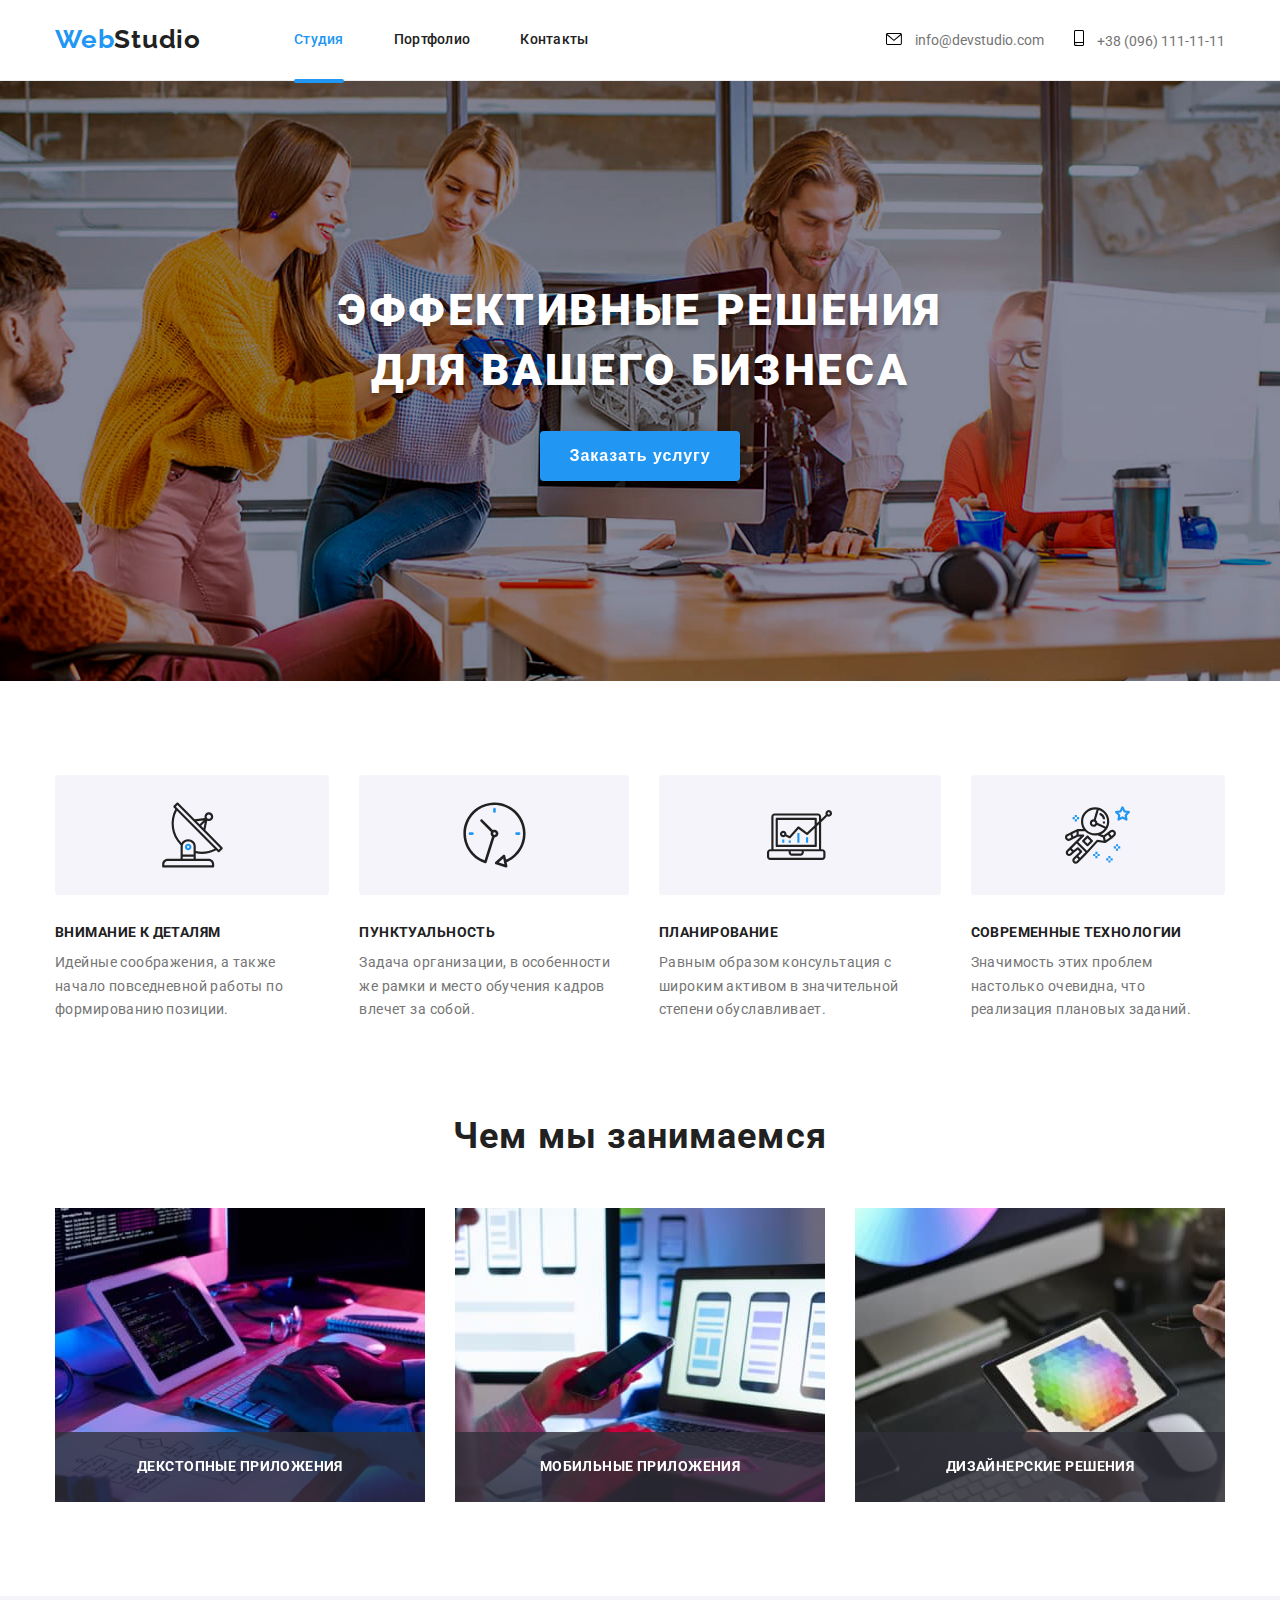
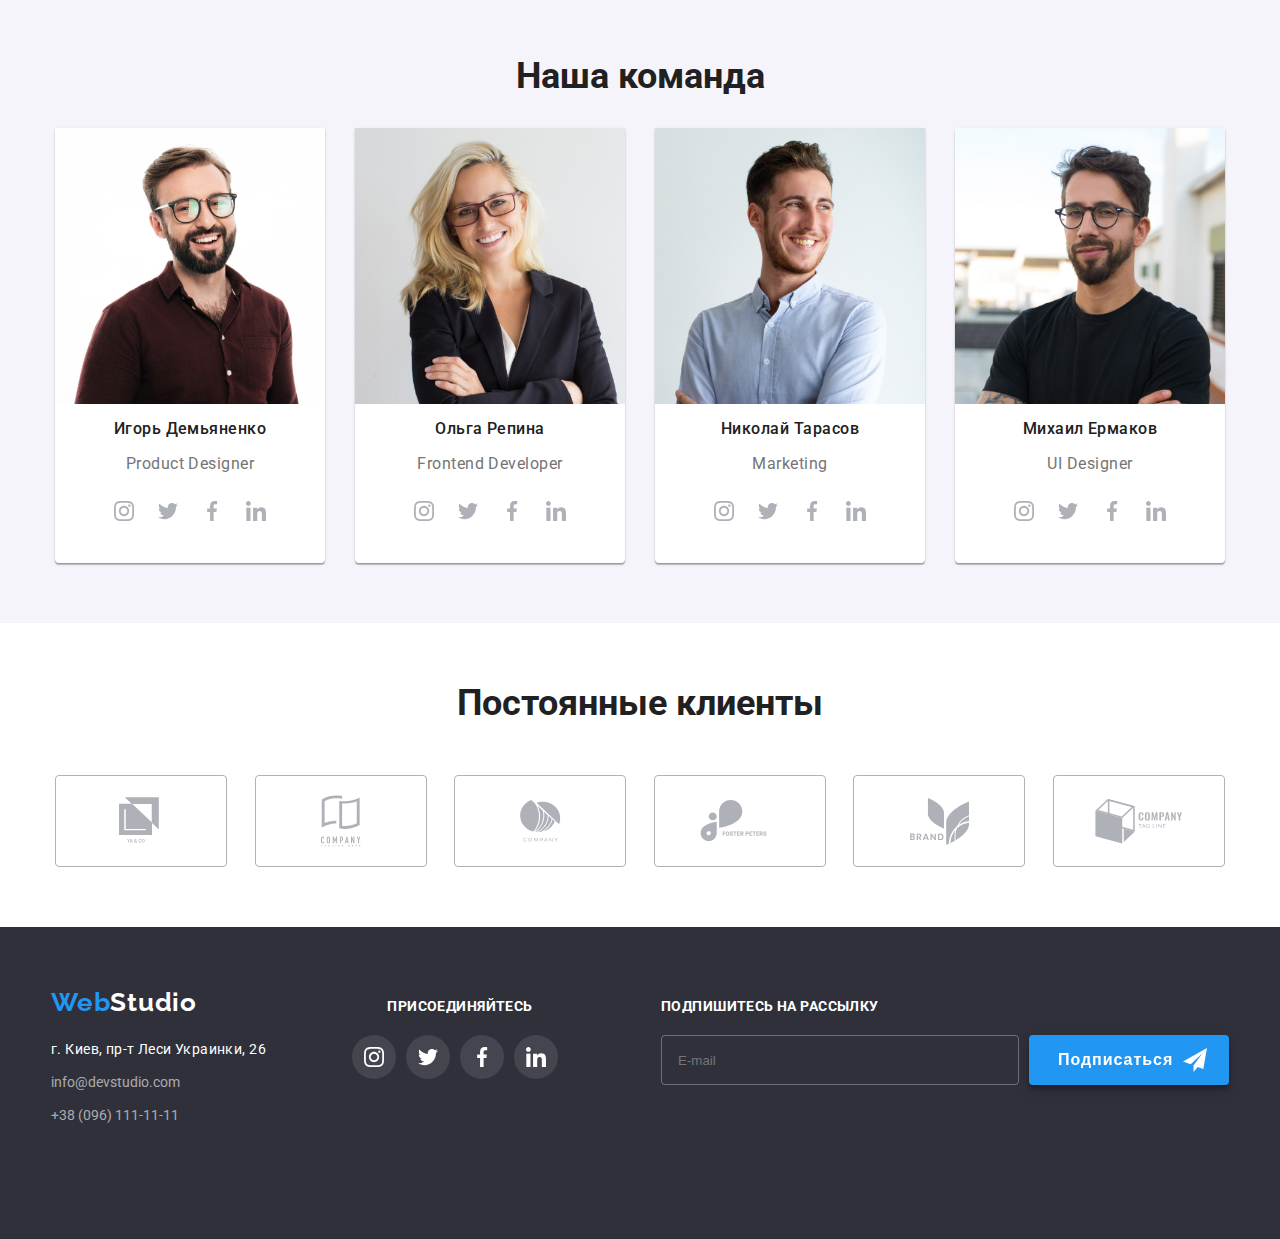
==== commit 9aa86ec5: "Готовая рабочая версия" ====
--- a/index.html
+++ b/index.html
@@ -197,7 +197,7 @@
               <use href="./images/sprite.svg#antenna"></use>
             </svg>
             </div>
-            <h3 class="advantage-title">Внимание к деталям</h3>
+            <h3 class="advantage-title">ВНИМАНИЕ К ДЕТАЛЯМ</h3>
             <p class="advantage-text">Идейные соображения, а также начало повседневной работы по формированию позиции.</p>
           </li>
           <li class="advantage-list">
@@ -206,7 +206,7 @@
               <use href="./images/sprite.svg#clock"></use>
             </svg>
             </div>
-              <h3 class="advantage-title">Пунктуальность</h3>
+              <h3 class="advantage-title">ПУНКТУАЛЬНОСТЬ</h3>
               <p class="advantage-text">Задача организации, в особенности же рамки и место обучения кадров влечет за собой.</p>
           </li>
           <li class="advantage-list">
@@ -215,7 +215,7 @@
               <use href="./images/sprite.svg#diagram"></use>
             </svg>
             </div>
-              <h3 class="advantage-title">Планирование</h3>
+              <h3 class="advantage-title">ПЛАНИРОВАНИЕ</h3>
               <p class="advantage-text">Равным образом консультация с широким активом в значительной степени обуславливает.</p>
           </li>
           <li class="advantage-list">
@@ -224,7 +224,7 @@
               <use href="./images/sprite.svg#astronaut"></use>
             </svg>
             </div>
-              <h3 class="advantage-title">Современные технологии</h3>
+              <h3 class="advantage-title">СОВРЕМЕННЫЕ ТЕХНОЛОГИИ</h3>
               <p class="advantage-text">Значимость этих проблем настолько очевидна, что реализация плановых заданий.</p>
           </li>
         </ul>
@@ -233,24 +233,42 @@
       <!-- Наши преимущества -->
 
       <section class="section works">
-        <div class="container works">
+        <div class="container-works">
           <h2 class="works-title">Чем мы занимаемся</h2>
           <ul class="works">
             <li class="works-image">
               <div class="works-info">
-              <img src="./images/advantages/advantage1-desktop@1x.jpg"  alt="программирование на планшете" />
+                <picture>
+                  <source
+                  srcset="./images/advantages/advantage1-desktop@1x.jpg 1x, ./images/advantages/advantage1-desktop@2x.jpg 2x"
+                  media="(min-width: 1200px)" type="image/webp">
+                  <source>
+                    <img src="./images/advantages/advantage1-desktop@1x.jpg"  alt="программирование на планшете" />
+                </picture>
               <p class="works-text">ДЕКСТОПНЫЕ ПРИЛОЖЕНИЯ</p>
               </div>
             </li>
             <li class="works-image">
               <div class="works-info">
-              <img src="./images/advantages/advantage2-desktop@1x.jpg"  alt="дизайн приложения" />
+                 <picture>
+                  <source
+                  srcset="./images/advantages/advantage2-desktop@1x.jpg 1x, ./images/advantages/advantage2-desktop@2x.jpg 2x"
+                  media="(min-width: 1200px)" type="image/webp">
+                  <source>
+                      <img src="./images/advantages/advantage2-desktop@1x.jpg"  alt="дизайн приложения" />
+                </picture>
               <p class="works-text">МОБИЛЬНЫЕ ПРИЛОЖЕНИЯ</p>
               </div>
             </li>
             <li class="works-image">
               <div class="works-info">
-              <img src="./images/advantages/advantage3-desktop@1x.jpg"  alt="Планшет с палитрой" />
+                  <picture>
+                  <source
+                  srcset="./images/advantages/advantage3-desktop@1x.jpg 1x, ./images/advantages/advantage3-desktop@2x.jpg 2x"
+                  media="(min-width: 1200px)" type="image/webp">
+                  <source>
+                  <img src="./images/advantages/advantage3-desktop@1x.jpg"  alt="Планшет с палитрой" />
+                </picture>
               <p class="works-text">ДИЗАЙНЕРСКИЕ РЕШЕНИЯ</p>
               </div>
             </li>
@@ -265,9 +283,23 @@
            <h2 class="section-team-title">Наша команда</h2>
           <ul class="team-list">
             <li class="team-item">
-              <img class="team-person" src="./images/team/face-mobile@1x.jpg" alt="Игорь Демьяненко" />
-              <h3>Игорь Демьяненко</h3>
-              <p>Product Designer</p>
+               <picture>
+                  <source
+                  srcset="./images/team/face-mobile@1x.jpg 1x, ./images/team/face-mobile@2x.jpg 2x"
+                  media="" type="image/webp">
+                  <source>
+                  <source
+                  srcset="./images/team/face-tablet@1x.jpg 1x, ./images/team/face-tablet@2x.jpg 2x"
+                  media="(min-width: 780px)" type="image/webp">
+                  <source>
+                  <source
+                  srcset="./images/team/face-desktop@1x.jpg 1x, ./images/team/face-desktop@2x.jpg 2x"
+                  media="(min-width: 1200px)" type="image/webp">
+                  <source>
+                  <img class="team-person" src="./images/team/face-mobile@1x.jpg" alt="Игорь Демьяненко" />
+                </picture>
+              <h3 class="name-person">Игорь Демьяненко</h3>
+              <p class="position-person">Product Designer</p>
               <div class="social-list">
                 <ul class="social-list list">
                   <li class="social-list-item">
@@ -300,9 +332,23 @@
                   </li>
                 </ul>
               <li class="team-item">
-              <img class="team-person" src="./images/team/face1-mobile@1x.jpg" alt="Ольга Репина" />
-              <h3>Ольга Репина</h3>
-              <p>Frontend Developer</p>
+                  <picture>
+                  <source
+                  srcset="./images/team/face1-mobile@1x.jpg 1x, ./images/team/face1-mobile@2x.jpg 2x"
+                  media="" type="image/webp">
+                  <source>
+                  <source
+                  srcset="./images/team/face1-tablet@1x.jpg 1x, ./images/team/face1-tablet@2x.jpg 2x"
+                  media="(min-width: 780px)" type="image/webp">
+                  <source>
+                  <source
+                  srcset="./images/team/face1-desktop@1x.jpg 1x, ./images/team/face1-desktop@2x.jpg 2x"
+                  media="(min-width: 1200px)" type="image/webp">
+                  <source>
+                  <img class="team-person" src="./images/team/face1-mobile@1x.jpg" alt="Ольга Репина" />
+                </picture>
+              <h3 class="name-person">Ольга Репина</h3>
+              <p class="position-person">Frontend Developer</p>
               <div class="social-list">
                 <ul class="social-list list">
                   <li class="social-list-item">
@@ -337,9 +383,23 @@
               </div>
             </li>
             <li class="team-item">
-              <img class="team-person" src="./images/team/face2-mobile@1x.jpg" alt="Николай Тарасов" />
-              <h3>Николай Тарасов</h3>
-              <p>Marketing</p>
+                <picture>
+                  <source
+                  srcset="./images/team/face2-mobile@1x.jpg 1x, ./images/team/face2-mobile@2x.jpg 2x"
+                  media="" type="image/webp">
+                  <source>
+                  <source
+                  srcset="./images/team/face2-tablet@1x.jpg 1x, ./images/team/face2-tablet@2x.jpg 2x"
+                  media="(min-width: 780px)" type="image/webp">
+                  <source>
+                  <source
+                  srcset="./images/team/face2-desktop@1x.jpg 1x, ./images/team/face2-desktop@2x.jpg 2x"
+                  media="(min-width: 1200px)" type="image/webp">
+                  <source>
+                  <img class="team-person" src="./images/team/face2-mobile@1x.jpg" alt="Николай Тарасов" />
+                </picture>
+              <h3 class="name-person">Николай Тарасов</h3>
+              <p class="position-person">Marketing</p>
               <div class="social-list">
                 <ul class="social-list list">
                   <li class="social-list-item">
@@ -375,9 +435,23 @@
             </li>
                   
             <li class="team-item">
-              <img class="team-person" src="./images/team/face3-mobile@1x.jpg" alt="Михаил Ермаков" />
-              <h3>Михаил Ермаков</h3>
-              <p>UI Designer</p>
+                <picture>
+                  <source
+                  srcset="./images/team/face3-mobile@1x.jpg 1x, ./images/team/face3-mobile@2x.jpg 2x"
+                  media="" type="image/webp">
+                  <source>
+                  <source
+                  srcset="./images/team/face3-tablet@1x.jpg 1x, ./images/team/face3-tablet@2x.jpg 2x"
+                  media="(min-width: 780px)" type="image/webp">
+                  <source>
+                  <source
+                  srcset="./images/team/face3-desktop@1x.jpg 1x, ./images/team/face3-desktop@2x.jpg 2x"
+                  media="(min-width: 1200px)" type="image/webp">
+                  <source>
+                  <img class="team-person" src="./images/team/face3-mobile@1x.jpg" alt="Михаил Ермаков" />
+                </picture>
+              <h3 class="name-person">Михаил Ермаков</h3>
+              <p class="position-person">UI Designer</p>
               <div class="social-list">
                 <ul class="social-list list">
                   <li class="social-list-item">
--- a/css/main.min.css
+++ b/css/main.min.css
@@ -1,2 +1,2 @@
-:root{--primary-text-color: #212121;--primary-white-color: #ffffff;--title-text-color: #757575;--accent-text-color: #2196f3;--secondary-background-color: #f5f4fa;--hero-background-color: #2f303a}*{padding:0px}ul{list-style:none}a{text-decoration:none}header{border-bottom:1px solid #ececec}p{margin:0;padding:0}body{margin:0px;background-color:var(--primary-white-color);color:var(--primary-text-color);font-family:'Roboto', sans-serif;font-size:14px;font-weight:400}footer{font-size:14px}@media (max-width: 767px){.container{margin-left:auto;margin-right:auto;max-width:767px;padding:0 15px 0 15px;text-align:center}}@media (min-width: 768px){.container{margin-left:auto;margin-right:auto;max-width:768px;padding:0 15px 0 15px;text-align:center}}@media (min-width: 1200px){.container{margin-left:auto;margin-right:auto;max-width:1200px;text-align:center}}.visually-hidden{position:absolute !important;clip:rect(1px 1px 1px 1px);clip:rect(1px, 1px, 1px, 1px);padding:0 !important;border:0 !important;height:1px !important;width:1px !important;overflow:hidden}.button{background-color:var(--secondary-background-color);color:var(--primary-text-color);cursor:pointer;display:inline-block;filter:drop-shadow(0px 4px 4px rgba(0,0,0,0.25))}.link{display:flex;justify-content:space-around;width:100%}@media (max-width: 767px){.header-page{position:relative;width:100%;top:10px;left:0;transition:0.5s}.header-logo{color:var(--primary-text-color)}.logo{color:var(--accent-text-color);font-family:'Raleway', sans-serif;font-size:26px;line-height:1.19;letter-spacing:0.03em;font-weight:700}.auth-site .link{color:var(--title-text-color);font-weight:500;line-height:1.14;letter-spacing:0.02em}.auth-item:not(:last-child){margin-right:50px}.burger-auth-site.list{display:flex;flex-direction:column-reverse;margin:0;text-align:left}.burger-auth-site .auth-block-link:hover,.burger-auth-site .auth-block-link:focus{transition:all 0.25s cubic-bezier(0.4, 0, 0.2, 1);color:var(--accent-text-color)}.auth-block-link{color:var(--title-text-color)}.auth-block-link:focus .auth-icon,.auth-block-link:hover .auth-icon{transition:all 0.25s cubic-bezier(0.4, 0, 0.2, 1);color:var(--accent-text-color);fill:var(--accent-text-color)}.nav{display:flex;justify-content:space-between;align-items:center;padding:16px 0 16px 0}.nav-item:not(:last-child){padding-bottom:35px}.burger-site-nav{display:flex;flex-direction:column;align-items:flex-start}.burger-site-nav .link{color:var(--primary-text-color);font-weight:500;font-size:40px;line-height:1.17;letter-spacing:0.02em;display:block}.burger-site-nav .active{color:var(--accent-text-color);font-weight:500;line-height:1.14;letter-spacing:0.02em;position:relative}.burger-site-nav .link:hover,.burger-site-nav .link:focus{transition:all 0.25s cubic-bezier(0.4, 0, 0.2, 1);color:var(--accent-text-color)}.burger-site-nav.list{margin:0;margin-bottom:302px}.site-nav{display:none}.auth-site.list{display:none}.mobile-open-btn{position:fixed;top:15px;right:10px}}@media (min-width: 768px) and (max-width: 1200px){.header-page{position:relative;width:100%;top:10px;left:0;transition:0.5s}.header-logo{color:var(--primary-text-color)}.container.header{display:flex;align-items:center;align-self:center}.logo{padding-top:24px;padding-bottom:25px;display:flex;color:var(--accent-text-color);font-family:'Raleway', sans-serif;font-size:26px;line-height:1.19;letter-spacing:0.03em;font-weight:700}.nav{display:flex;align-items:center;align-self:center}.nav .logo{display:flex}.nav-item:not(:last-child){margin-right:50px}.site-nav .link{color:var(--primary-text-color);font-weight:500;line-height:1.14;letter-spacing:0.02em;display:block;padding-top:32px;padding-bottom:32px}.site-nav-link{margin-right:50px}.site-nav.list{margin-left:88px;display:flex;align-items:center}.site-nav .active{color:var(--accent-text-color);font-weight:500;line-height:1.14;letter-spacing:0.02em;position:relative}.site-nav .active::before{content:'';position:absolute;left:0;top:calc(100% - 1px);width:100%;height:4px;border-radius:4px;background-color:var(--accent-text-color)}.site-nav .link:hover,.site-nav .link:focus{transition:all 0.25s cubic-bezier(0.4, 0, 0.2, 1);color:var(--accent-text-color)}.list{padding:0px;margin:0px;list-style:none}.auth-icon{margin-right:10px}.auth-site .link{color:var(--title-text-color);font-weight:500;line-height:1.14;letter-spacing:0.02em}.auth-site.list{margin-left:auto;display:flex;flex-direction:column;justify-content:right}.auth-site .auth-block-link:hover,.auth-site .auth-block-link:focus{transition:all 0.25s cubic-bezier(0.4, 0, 0.2, 1);color:var(--accent-text-color)}.auth-item:not(:first-child){margin-top:10px}.auth-block-link{color:var(--title-text-color)}.auth-block-link:focus .auth-icon,.auth-block-link:hover .auth-icon{transition:all 0.25s cubic-bezier(0.4, 0, 0.2, 1);color:var(--accent-text-color);fill:var(--accent-text-color)}.mobile-open-btn{display:none}.mobile-menu{display:none}}@media (min-width: 1200px){.header-page{position:relative;width:100%;top:10px;left:0;transition:0.5s}.header-logo{color:var(--primary-text-color)}.container.header{display:flex;align-items:center;align-self:center}.logo{padding-top:24px;padding-bottom:25px;display:flex;color:var(--accent-text-color);font-family:'Raleway', sans-serif;font-size:26px;line-height:1.19;letter-spacing:0.03em;font-weight:700}.nav{display:flex;align-items:center;align-self:center}.nav .logo{display:flex}.nav-item:not(:last-child){margin-right:50px}.site-nav .link{color:var(--primary-text-color);font-weight:500;line-height:1.14;letter-spacing:0.02em;display:block;padding-top:32px;padding-bottom:32px}.site-nav-link{margin-right:50px}.site-nav.list{margin-left:93px;display:flex;align-items:center}.site-nav .active{color:var(--accent-text-color);font-weight:500;line-height:1.14;letter-spacing:0.02em;position:relative}.site-nav .active::before{content:'';position:absolute;left:0;top:calc(100% - 1px);width:100%;height:4px;border-radius:4px;background-color:var(--accent-text-color)}.site-nav .link:hover,.site-nav .link:focus{transition:all 0.25s cubic-bezier(0.4, 0, 0.2, 1);color:var(--accent-text-color)}.list{padding:0px;margin:0px;list-style:none}.auth-icon{margin-right:10px}.auth-site .link{color:var(--title-text-color);font-weight:500;line-height:1.14;letter-spacing:0.02em}.auth-site.list{margin-left:auto;display:flex;padding-top:32px;padding-bottom:32px;align-items:center}.auth-site .auth-block-link:hover,.auth-site .auth-block-link:focus{transition:all 0.25s cubic-bezier(0.4, 0, 0.2, 1);color:var(--accent-text-color)}.auth-item:not(:first-child){margin-left:30px}.auth-block-link{color:var(--title-text-color)}.auth-block-link:focus .auth-icon,.auth-block-link:hover .auth-icon{transition:all 0.25s cubic-bezier(0.4, 0, 0.2, 1);color:var(--accent-text-color);fill:var(--accent-text-color)}.mobile-open-btn{display:none}.mobile-menu{display:none}}@media screen and (max-width: 767px){.mobile-open-btn{padding:0;border:none;background-color:transparent}.mobile-open-icon{width:40px;height:40px;fill:#000000}.mobile-menu{z-index:10;position:fixed;width:100%;max-width:480px;height:100vh;top:0;left:50%;background-color:#ffffff;padding:48px 40px;transition:all 250ms linear;transform:translateX(-50%) translateY(-100%);box-sizing:border-box}.is-open{transform:translateX(-50%) translateY(0%)}.mobile-menu-close-btn{position:absolute;top:10px;right:15px;padding:0;border:none;background-color:transparent}.mobile-menu-close-icon{width:40px;height:40px}.mobile-menu-list{display:flex}.social-burger{display:flex;margin:0;position:fixed;bottom:48px;left:40px}.social-list-burger{margin:0;position:fixed;bottom:20px}.social-list-burger-link{font-weight:500;font-size:18px;line-height:1.22;letter-spacing:0.02em;color:var(--accent-text-color)}.social-list-burger-item:not(:last-child){border-right:1px solid rgba(33,33,33,0.2);padding-right:10px}.social-list-burger-item:not(:first-child){padding-left:10px}.burger-auth-site.list{position:fixed;bottom:134px}.burger-auth-item:not(:first-child){margin-bottom:30px}.auth-mail{font-weight:500;font-size:24px;line-height:1.16;letter-spacing:0.02em;color:var(--title-text-color)}.auth-tel{font-weight:500;font-size:34px;line-height:1.17;letter-spacing:0.02em;color:var(--accent-text-color);margin-top:30px}.auth-block{margin-top:32px}}@media (max-width: 767px){.section.hero{background-color:var(--hero-background-color);text-align:center;color:var(--primary-white-color);background-image:url("../images/hero/studio-background-mobile@1x.jpg");background-repeat:no-repeat;background-size:cover;background-position:center}.hero{background:rgba(47,48,58,0.4);padding:118px 60px 118px 60px}.hero-title{margin-top:0;font-weight:900;font-size:26px;line-height:1.61;letter-spacing:0.06em;text-transform:uppercase;text-shadow:0px 4px 4px rgba(0,0,0,0.25)}.auth-block{display:flex}.button.primary{min-width:200px;min-height:50px;text-align:center;background-color:var(--accent-text-color);color:var(--primary-white-color);font-weight:700;font-size:16px;line-height:1.88;letter-spacing:0.06em;border:none;box-shadow:0px 4px 4px rgba(0,0,0,0.15);border-radius:4px}.backdrop{position:fixed;top:0;left:0;width:100%;height:100%;background:rgba(0,0,0,0.2);box-shadow:0px 1px 3px rgba(0,0,0,0.12),0px 1px 1px rgba(0,0,0,0.14),0px 2px 1px rgba(0,0,0,0.2);border-radius:4px}.backdrop.is-hidden{opacity:0;pointer-events:none}.modal{position:absolute;top:50%;left:50%;transform:translate(-50%, -50%);width:95%;height:95%;background-color:var(--primary-white-color)}.modal-svg{width:11px;height:11px}.close{position:absolute;border:none;outline:none;width:30px;height:30px;display:flex;justify-content:center;align-items:center;top:8px;right:8px;cursor:pointer;background:var(--secondary-background-color);border:1px solid rgba(0,0,0,0.1);border-radius:50%}.sighup-term{display:flex;align-items:center}.signup-form-term-desc{position:relative;padding-left:8px;cursor:pointer}.signup-form-term-desc::before{content:'';top:0;left:-20px;width:15px;height:15px;border:2px solid var(--primary-text-color)}.signup-form-term:checked+.signup-form-term-desc::before{border-color:var(--accent-text-color);background:var(--accent-text-color) url(../images/Vector.svg) no-repeat center center}}@media (min-width: 768px) and (max-width: 1200px){.section.hero{background-color:var(--hero-background-color);text-align:center;color:var(--primary-white-color);background-image:url("../images/hero/studio-background-tablet@1x.jpg");background-repeat:no-repeat;background-size:cover;background-position:center}.hero{background:rgba(47,48,58,0.4);padding:118px 60px 118px 60px}.hero-title{margin-top:0;font-weight:900;font-size:26px;line-height:1.61;max-width:360px;margin:auto;margin-bottom:30px;letter-spacing:0.06em;text-transform:uppercase;text-shadow:0px 4px 4px rgba(0,0,0,0.25)}.auth-block{display:flex}.button.primary{min-width:200px;min-height:50px;text-align:center;background-color:var(--accent-text-color);color:var(--primary-white-color);font-weight:700;font-size:16px;line-height:1.88;letter-spacing:0.06em;border:none;box-shadow:0px 4px 4px rgba(0,0,0,0.15);border-radius:4px}.backdrop{position:fixed;top:0;left:0;width:100%;height:100%;background:rgba(0,0,0,0.2);box-shadow:0px 1px 3px rgba(0,0,0,0.12),0px 1px 1px rgba(0,0,0,0.14),0px 2px 1px rgba(0,0,0,0.2);border-radius:4px}.backdrop.is-hidden{opacity:0;pointer-events:none}.modal{position:absolute;top:50%;left:50%;transform:translate(-50%, -50%);width:528px;height:581px;background-color:var(--primary-white-color)}.modal-svg{width:11px;height:11px}.close{position:absolute;border:none;outline:none;width:30px;height:30px;display:flex;justify-content:center;align-items:center;top:8px;right:8px;cursor:pointer;background:var(--secondary-background-color);border:1px solid rgba(0,0,0,0.1);border-radius:50%}.sighup-term{display:flex;align-items:center}.signup-form-term-desc{position:relative;padding-left:8px;cursor:pointer}.signup-form-term-desc::before{content:'';top:0;left:-20px;width:15px;height:15px;border:2px solid var(--primary-text-color)}.signup-form-term:checked+.signup-form-term-desc::before{border-color:var(--accent-text-color);background:var(--accent-text-color) url(../images/Vector.svg) no-repeat center center}}@media (min-width: 1200px){.section.hero{background-color:var(--hero-background-color);text-align:center;color:var(--primary-white-color);background-image:url("../images/hero/studio-background-desktop@1x.jpg");background-repeat:no-repeat;background-size:cover;padding:200px 0px 200px 0px}.hero{background:rgba(47,48,58,0.4)}.hero-title{margin:0 auto;margin-bottom:30px;max-width:696px;font-weight:900;font-size:44px;line-height:1.36;letter-spacing:0.06em;text-transform:uppercase;text-shadow:0px 4px 4px rgba(0,0,0,0.25)}.auth-block{display:flex}.button.primary{min-width:200px;min-height:50px;text-align:center;background-color:var(--accent-text-color);color:var(--primary-white-color);font-weight:700;font-size:16px;line-height:1.88;letter-spacing:0.06em;border:none;box-shadow:0px 4px 4px rgba(0,0,0,0.15);border-radius:4px}.backdrop{position:fixed;top:0;left:0;width:100%;height:100%;background:rgba(0,0,0,0.2);box-shadow:0px 1px 3px rgba(0,0,0,0.12),0px 1px 1px rgba(0,0,0,0.14),0px 2px 1px rgba(0,0,0,0.2);border-radius:4px}.backdrop.is-hidden{opacity:0;pointer-events:none}.modal{position:absolute;top:50%;left:50%;transform:translate(-50%, -50%);width:528px;height:581px;background-color:var(--primary-white-color)}.close{position:absolute;border:none;outline:none;width:30px;height:30px;display:flex;justify-content:center;align-items:center;top:8px;right:8px;cursor:pointer;background:var(--secondary-background-color);border:1px solid rgba(0,0,0,0.1);border-radius:50%}.modal-svg{width:11px;height:11px}.sighup-term{display:flex;align-items:center}.signup-form-term-desc{position:relative;padding-left:8px;cursor:pointer}.signup-form-term-desc::before{content:'';top:0;left:-20px;width:15px;height:15px;border:2px solid var(--primary-text-color)}.signup-form-term:checked+.signup-form-term-desc::before{border-color:var(--accent-text-color);background:var(--accent-text-color) url(../images/Vector.svg) no-repeat center center}}@media (max-width: 767px){.advantage{padding-top:60px;margin:0}.advantage-title{margin-top:30px;margin-bottom:10px;font-weight:700;font-size:14px;line-height:1.14;text-align:center;letter-spacing:0.03em;text-transform:uppercase}.advantage-text{display:block;margin:0 auto;font-weight:400;font-size:14px;line-height:1.71;letter-spacing:0.03em;text-align:left}.icon-background{display:flex;justify-content:center;padding:25px 0 25px 0;background-color:var(--secondary-background-color);border-radius:4px}.icon-background .svg-icon{width:65px;height:70px}.section.works{display:none}}@media (min-width: 768px) and (max-width: 1200px){.advantage{display:flex;flex-wrap:wrap;padding-top:60px;margin:0;justify-content:space-around;padding-bottom:60px}.advantage-title{margin-top:30px;margin-bottom:10px;font-weight:700;font-size:14px;line-height:1.14;text-align:left;letter-spacing:0.03em;text-transform:uppercase}.advantage-text{display:block;margin:0 auto;font-weight:400;font-size:14px;line-height:1.71;letter-spacing:0.03em;text-align:left;color:var(--title-text-color)}.advantage-list{max-width:46%}.advantage-list{margin:30px 0 0 15px}.icon-background{display:flex;justify-content:center;padding:25px 0 25px 0;background-color:var(--secondary-background-color);border-radius:4px}.icon-background .svg-icon{width:65px;height:70px}.section.works{display:none}}@media (min-width: 1200px){.advantage{margin-bottom:94px}.advantage-image:not(:last-child){margin-right:30px}.advantage-icons{display:flex;justify-content:left}.svg-icon{width:70px;height:70px;padding:25px 100px 25px 100px}.container .advantage-icons{margin-bottom:30px}.advantage-icons-list{background-color:var(--secondary-background-color);border-radius:4px}.advantage-icons-list:not(:last-child){margin-right:30px}.section-title-image{display:flex;margin:0px;justify-content:space-between;padding-bottom:94px}.section.section-team-title{font-size:36px;line-height:1.16;text-align:center;margin-top:0px;margin-bottom:50px}.advantage-info{position:relative;z-index:-1}.works{position:absolute;display:flex;justify-content:center;align-items:center;bottom:0;width:100%;height:70px;color:var(--primary-white-color);background:rgba(47,48,58,0.8);font-weight:700;font-size:14px;line-height:1.14;letter-spacing:0.03em}.section-advantage{max-width:1170px;justify-content:space-between;margin:0px;display:flex}.section-advantage-title{margin-top:0px;margin-bottom:10px;font-size:14px;font-weight:700;line-height:1.14px;letter-spacing:0.03em}.section-advantage .list-item+.list-item{margin-left:30px}.list-item>p{font-size:14px;line-height:1.71;letter-spacing:0.03em;max-width:270px}.section-title{margin-top:0px;margin-bottom:50px;text-align:center;font-weight:500;font-size:36px;line-height:0.85;letter-spacing:0.03em;color:var(--primary-text-color)}}.advantage{margin-bottom:94px}.advantage-image:not(:last-child){margin-right:30px}.advantage-icons{display:flex;justify-content:left}.svg-icon{width:70px;height:70px;padding:25px 100px 25px 100px}.container .advantage-icons{margin-bottom:30px}.advantage-icons-list:not(:last-child){margin-right:30px}.advantage-icons-list{background-color:var(--secondary-background-color);border-radius:4px}.section-title-image{display:flex;margin:0px;justify-content:space-between;padding-bottom:94px}.section.section-team-title{font-size:36px;line-height:1.16;text-align:center;margin-top:0px;margin-bottom:50px}.advantage-info{position:relative;z-index:-1}.works{display:flex;justify-content:center;align-items:center;bottom:0;width:100%;height:70px;color:var(--primary-white-color);background:rgba(47,48,58,0.8);font-weight:700;font-size:14px;line-height:1.14;letter-spacing:0.03em}.section-advantage-title{margin-top:0px;margin-bottom:10px;font-size:14px;font-weight:700;line-height:1.14px;letter-spacing:0.03em}.section-advantage .list-item+.list-item{margin-left:30px}.list-item>p{font-size:14px;line-height:1.71;letter-spacing:0.03em;max-width:270px}.section-advantage{max-width:1170px;justify-content:space-between;margin:0px;display:flex}.section-title{margin-top:0px;margin-bottom:50px;text-align:center;font-weight:500;font-size:36px;line-height:0.85;letter-spacing:0.03em;color:var(--primary-text-color)}.section .works{display:none}@media (max-width: 767px){.section-team{background-color:var(--secondary-background-color);margin-top:0px}.section-team-title{text-align:center;margin:0;margin-bottom:30px;padding-top:60px}.team-item{display:flex;flex-direction:column;justify-content:center;align-items:center}.team-list{padding-bottom:60px;margin-bottom:0}.team-item:not(:last-child){margin-bottom:30px}.team-person{max-width:100%}.team-item{background-color:var(--primary-white-color);box-shadow:0px 1px 3px rgba(0,0,0,0.12),0px 1px 1px rgba(0,0,0,0.14),0px 2px 1px rgba(0,0,0,0.2);border-radius:0px 0px 4px 4px;text-align:center}.team>img{margin-bottom:30px;display:block}.section-team{background-color:var(--secondary-background-color)}.section-advantage-title{font-weight:500;font-size:16px;font-style:normal;line-height:0.85;letter-spacing:0.03em;margin-top:0px;margin-bottom:10px}.social-list{display:flex;justify-content:center}.social-list-link{display:flex;justify-content:center;align-items:center;width:44px;height:44px;border-radius:50%}.social-list-icon{width:20px;height:20px;fill:#afb1b8}.social-list .list{margin-top:16px;padding-bottom:30px}.social-list-link:focus,.social-list-link:hover{transition:all 0.25s cubic-bezier(0.4, 0, 0.2, 1);background-color:var(--accent-text-color)}.social-list-link:focus .social-list-icon,.social-list-link:hover .social-list-icon{transition:all 0.25s cubic-bezier(0.4, 0, 0.2, 1);fill:var(--primary-white-color)}}@media (min-width: 768px) and (max-width: 1200px){.section-team{background-color:var(--secondary-background-color);margin-top:0px}.section-team-title{text-align:center;margin:0;margin-bottom:30px;padding-top:60px}.team-list{display:flex;flex-wrap:wrap;padding-bottom:60px;margin:0;justify-content:space-between;margin-top:-30px;margin-left:-30px}.team-person{max-width:100%}.team-item{background-color:var(--primary-white-color);box-shadow:0px 1px 3px rgba(0,0,0,0.12),0px 1px 1px rgba(0,0,0,0.14),0px 2px 1px rgba(0,0,0,0.2);border-radius:0px 0px 4px 4px;text-align:center;width:calc(100% / 2 - 30px);margin-left:30px;margin-top:30px}.team>img{margin-bottom:30px;display:block}.section-advantage-title{font-weight:500;font-size:16px;font-style:normal;line-height:0.85;letter-spacing:0.03em;margin-top:0px;margin-bottom:10px}.social-list{display:flex;justify-content:center}.social-list-link{display:flex;justify-content:center;align-items:center;width:44px;height:44px;border-radius:50%}.social-list-icon{width:20px;height:20px;fill:#afb1b8}.social-list .list{margin-top:16px;padding-bottom:30px}.social-list-link:focus,.social-list-link:hover{transition:all 0.25s cubic-bezier(0.4, 0, 0.2, 1);background-color:var(--accent-text-color)}.social-list-link:focus .social-list-icon,.social-list-link:hover .social-list-icon{transition:all 0.25s cubic-bezier(0.4, 0, 0.2, 1);fill:var(--primary-white-color)}}@media (min-width: 1200px){.worker-list{margin:0px;padding-bottom:94px;display:flex;justify-content:space-between}.section-team{color:var(--primary-text-color);margin-top:0px;padding-top:94px}.team{max-width:270px;background-color:var(--primary-white-color);box-shadow:0px 1px 3px rgba(0,0,0,0.12),0px 1px 1px rgba(0,0,0,0.14),0px 2px 1px rgba(0,0,0,0.2);border-radius:0px 0px 4px 4px;text-align:center}.team>img{margin-bottom:30px;display:block}.section-team{background-color:var(--secondary-background-color)}.section-advantage-title{font-weight:500;font-size:16px;font-style:normal;line-height:0.85;letter-spacing:0.03em;margin-top:0px;margin-bottom:10px}li.team>p{font-size:16px;line-height:0.84;letter-spacing:0.03em;margin-bottom:30px}.social-list{display:flex;justify-content:center}.social-list-link{display:flex;justify-content:center;align-items:center;width:44px;height:44px;border-radius:50%}.social-list-icon{width:20px;height:20px;fill:#afb1b8}.social-list .list{padding-bottom:30px}.social-list-link:focus,.social-list-link:hover{transition:all 0.25s cubic-bezier(0.4, 0, 0.2, 1);background-color:var(--accent-text-color)}.social-list-link:focus .social-list-icon,.social-list-link:hover .social-list-icon{transition:all 0.25s cubic-bezier(0.4, 0, 0.2, 1);fill:var(--primary-white-color)}.partner-list{display:flex;padding:0;margin:0;justify-content:space-between}.partner-list.partner-list-link{display:flex;justify-content:center;align-items:center;width:170px;height:90px;padding:auto}.partner-list-icon{fill:#afb1b8;padding:20px}.partner-list-item{border:1px solid #afb1b8;box-sizing:border-box;border-radius:4px}.partner-list-item:not(:last-child){margin-right:30px}.partner-list-item:hover .partner-list-icon,.partner-list-item:focus .partner-list-icon{transition:all 0.25s cubic-bezier(0.4, 0, 0.2, 1);fill:var(--accent-text-color)}.partner-list-item:hover,.partner-list-item:focus{transition:all 0.25s cubic-bezier(0.4, 0, 0.2, 1);border-color:var(--accent-text-color)}.section.section-partner-title{font-size:36px;line-height:1.16;text-align:center;margin-top:0px;margin-bottom:50px}.container.partners{margin-top:94px;margin-bottom:94px}}@media (max-width: 767px){.partner-list{display:block;column-count:2;margin:0;padding-bottom:60px}.partner-list .partner-list-link{display:flex;justify-content:center;align-items:center;width:auto;height:90px}.partner-list-icon{fill:#afb1b8}.partner-list-item{border:1px solid #afb1b8;box-sizing:border-box;border-radius:4px}.partner-list-item:hover .partner-list-icon,.partner-list-item:focus .partner-list-icon{transition:all 0.25s cubic-bezier(0.4, 0, 0.2, 1);fill:var(--accent-text-color)}.partner-list-item:hover,.partner-list-item:focus{transition:all 0.25s cubic-bezier(0.4, 0, 0.2, 1);border-color:var(--accent-text-color)}.partner-list-item:not(:nth-child(3n)){margin-bottom:10px}.section-partner-title{margin-top:0;padding-top:60px}}@media (min-width: 768px) and (max-width: 1200px){.partner-list{display:flex;flex-wrap:wrap;justify-content:space-around;margin:0;padding-bottom:30px}.partner-list .partner-list-link{display:flex;justify-content:center;align-items:center;width:auto;height:90px}.partner-list-icon{fill:#afb1b8}.partner-list-item{border:1px solid #afb1b8;box-sizing:border-box;border-radius:4px}.partner-list-item:hover .partner-list-icon,.partner-list-item:focus .partner-list-icon{transition:all 0.25s cubic-bezier(0.4, 0, 0.2, 1);fill:var(--accent-text-color)}.partner-list-item:hover,.partner-list-item:focus{transition:all 0.25s cubic-bezier(0.4, 0, 0.2, 1);border-color:var(--accent-text-color)}.partner-list-item{min-width:226px;margin-bottom:30px}.section-partner-title{margin-top:0;padding-top:60px}}@media (min-width: 1200px){.partner-list{display:flex;padding:0;margin:0;justify-content:space-between}.partner-list .partner-list-link{display:flex;justify-content:center;align-items:center;width:170px;height:90px;padding:auto}.partner-list-icon{fill:#afb1b8;padding:20px}.partner-list-item{border:1px solid #afb1b8;box-sizing:border-box;border-radius:4px}.partner-list-item:not(:last-child){margin-right:30px}.partner-list-item:hover .partner-list-icon,.partner-list-item:focus .partner-list-icon{transition:all 0.25s cubic-bezier(0.4, 0, 0.2, 1);fill:var(--accent-text-color)}.partner-list-item:hover,.partner-list-item:focus{transition:all 0.25s cubic-bezier(0.4, 0, 0.2, 1);border-color:var(--accent-text-color)}.section.section-partner-title{font-size:36px;line-height:1.16;text-align:center;margin-top:0px;margin-bottom:50px}}@media (max-width: 767px){.footer-list-link{display:block;text-align:center}.footer-list-icon{display:inline-block;margin-left:auto;margin-right:auto}.footer{background-color:var(--hero-background-color)}.footer-logo{color:var(--primary-white-color)}.footer .logo{padding-top:60px;margin-bottom:20px;display:block}.contact>p{color:var(--primary-white-color);font-style:normal;line-height:1.71;letter-spacing:0.03em;margin:0px;margin-bottom:9px}.contacts>a{margin-bottom:9px}.contacts.footer{margin-bottom:60px}.footer-list.list{display:flex;justify-content:center;max-width:100%;margin:0;margin-bottom:60px}.footer-list-icon{width:20px;height:20px;fill:var(--primary-white-color)}.footer-list-title{display:flex;justify-content:center;margin-bottom:20px;width:100%;font-weight:700;line-height:1.14;letter-spacing:0.03em;text-transform:uppercase;color:var(--primary-white-color)}.footer-list-link{display:flex;justify-content:center;align-items:center;width:44px;height:44px;border-radius:50%;background-color:rgba(255,255,255,0.1);margin-right:10px}.footer-list-link:focus,.footer-list-link:hover{transition:all 0.25s cubic-bezier(0.4, 0, 0.2, 1);background-color:var(--accent-text-color)}.footer-list-link:focus .footer-list-icon,.footer-list-link:hover .footer-list-icon{transition:all 0.25s cubic-bezier(0.4, 0, 0.2, 1);fill:var(--primary-white-color)}.subscribe-form-input{width:100%;height:50px;box-sizing:border-box;border:1px solid rgba(255,255,255,0.3);border-radius:4px;background:none;margin-bottom:20px;padding:12px 16px}.subscribe-list-title{display:block;margin-bottom:20px;width:100%;font-weight:700;line-height:1.14;letter-spacing:0.03em;text-transform:uppercase;color:var(--primary-white-color)}.button.subscribe{max-width:200px;max-height:50px;width:100%;height:100vh;text-align:left;padding-left:29px;background-color:var(--accent-text-color);color:var(--primary-white-color);font-weight:700;font-size:16px;line-height:1.88;letter-spacing:0.06em;border:none;box-shadow:0px 4px 4px rgba(0,0,0,0.15);border-radius:4px}.button.subscribe .subscribe-icon{position:absolute;padding-left:10px;top:50%;transform:translateY(-50%);width:24px;height:24px}.contacts>p{color:var(--primary-white-color);font-style:normal;line-height:1.71;letter-spacing:0.03em;margin:0px;margin-bottom:9px}.contacts .link{font-style:normal;line-height:1.71;color:rgba(255,255,255,0.6);display:block}.contacts .link:hover,.contacts .link:focus{transition:all 0.25s cubic-bezier(0.4, 0, 0.2, 1);color:var(--accent-text-color)}.subscribe-social{padding-bottom:60px}}@media (min-width: 768px) and (max-width: 1200px){.footer-list-link{display:flex;text-align:center}.footer-list-icon{display:inline-block;margin-left:auto;margin-right:auto}.footer>.container{display:flex;flex-wrap:wrap;justify-content:center}.footer-adress{width:50%}.footer-social{width:50%;margin-top:65px}.footer{background-color:var(--hero-background-color)}.footer-logo{color:var(--primary-white-color)}.footer .logo{padding-top:60px;margin-bottom:20px;display:block}.contact>p{color:var(--primary-white-color);font-style:normal;line-height:1.71;letter-spacing:0.03em;margin:0px;margin-bottom:9px}.contacts>a{margin-bottom:9px}.contacts.footer{margin-bottom:60px}.footer-list.list{display:flex;justify-content:center;max-width:100%;margin:0;margin-bottom:60px}.footer-list-icon{width:20px;height:20px;fill:var(--primary-white-color)}.footer-list-title{display:flex;justify-content:center;margin-bottom:20px;width:100%;font-weight:700;line-height:1.14;letter-spacing:0.03em;text-transform:uppercase;color:var(--primary-white-color)}.footer-list-link{display:flex;justify-content:center;align-items:center;width:44px;height:44px;border-radius:50%;background-color:rgba(255,255,255,0.1);margin-right:10px}.footer-list-link:focus,.footer-list-link:hover{transition:all 0.25s cubic-bezier(0.4, 0, 0.2, 1);background-color:var(--accent-text-color)}.footer-list-link:focus .footer-list-icon,.footer-list-link:hover .footer-list-icon{transition:all 0.25s cubic-bezier(0.4, 0, 0.2, 1);fill:var(--primary-white-color)}.subscribe-form-input{width:100%;height:50px;box-sizing:border-box;border:1px solid rgba(255,255,255,0.3);border-radius:4px;background:none;margin-bottom:20px;padding:12px 16px}.subscribe-list-title{display:block;margin-bottom:20px;width:100%;font-weight:700;line-height:1.14;letter-spacing:0.03em;text-transform:uppercase;color:var(--primary-white-color)}.button.subscribe{max-width:200px;max-height:50px;width:100%;height:100vh;text-align:left;padding-left:29px;background-color:var(--accent-text-color);color:var(--primary-white-color);font-weight:700;font-size:16px;line-height:1.88;letter-spacing:0.06em;border:none;box-shadow:0px 4px 4px rgba(0,0,0,0.15);border-radius:4px}.button.subscribe .subscribe-icon{position:absolute;padding-left:10px;top:50%;transform:translateY(-50%);width:24px;height:24px}.contacts>p{color:var(--primary-white-color);font-style:normal;line-height:1.71;letter-spacing:0.03em;margin:0px;margin-bottom:9px}.contacts .link{font-style:normal;line-height:1.71;color:rgba(255,255,255,0.6);display:block}.contacts .link:hover,.contacts .link:focus{transition:all 0.25s cubic-bezier(0.4, 0, 0.2, 1);color:var(--accent-text-color)}.subscribe-social-box{width:58%}.subscribe-social{padding-bottom:60px}}@media (min-width: 1200px){.footer{background-color:var(--hero-background-color)}.footer-logo{color:var(--primary-white-color)}.footer .logo{margin-bottom:20px;display:block}.contact>p{color:var(--primary-white-color);font-style:normal;line-height:1.71;letter-spacing:0.03em;margin:0px;margin-bottom:9px}.contact>p{color:var(--primary-white-color);font-style:normal;line-height:1.71;letter-spacing:0.03em;margin:0px;margin-bottom:9px}.contacts>p{color:var(--primary-white-color);font-style:normal;line-height:1.71;letter-spacing:0.03em;margin:0px;margin-bottom:9px}.contacts>a{margin-bottom:9px}.footer>.container{padding-top:60px;padding-bottom:60px}.contacts .link{font-style:normal;line-height:1.71;color:rgba(255,255,255,0.6);display:block}.contacts .link:hover,.contacts.link:focus{transition:all 0.25s cubic-bezier(0.4, 0, 0.2, 1);color:var(--accent-text-color)}.footer .container{display:flex;padding:0}.footer-list{display:flex}.footer-list-title{display:flex;margin-bottom:20px;font-weight:700;line-height:1.14;letter-spacing:0.03em;text-transform:uppercase;color:var(--primary-white-color)}.footer-social{margin-top:72px;margin-left:70px;margin-bottom:100px}.footer-list-link{display:flex;justify-content:center;align-items:center;width:44px;height:44px;border-radius:50%;background-color:rgba(255,255,255,0.1);margin-right:10px}.footer-list-icon{width:20px;height:20px;fill:var(--primary-white-color)}.footer-list-link:focus,.footer-list-link:hover{transition:all 0.25s cubic-bezier(0.4, 0, 0.2, 1);background-color:var(--accent-text-color)}.footer-list-link:focus .footer-list-icon,.footer-list-link:hover .footer-list-icon{transition:all 0.25s cubic-bezier(0.4, 0, 0.2, 1);fill:var(--primary-white-color)}.logo.footer{padding:0;margin-top:60px}.contacts.footer{width:231px;margin-bottom:60px}.subscribe-box{display:flex;margin-top:72px}.subscribe-form-input{width:100%;height:50px;box-sizing:border-box;border:1px solid rgba(255,255,255,0.3);border-radius:4px;background:none;margin-right:10px;padding:12px 16px}.subscribe-social-box{margin-top:72px;margin-left:93px;width:100%}.subscribe-list-title{display:flex;margin-bottom:20px;width:100%;font-weight:700;line-height:1.14;letter-spacing:0.03em;text-transform:uppercase;color:var(--primary-white-color)}.subscribe-social{display:flex}.button.subscribe{min-width:200px;min-height:50px;text-align:left;padding-left:29px;background-color:var(--accent-text-color);color:var(--primary-white-color);font-weight:700;font-size:16px;line-height:1.88;letter-spacing:0.06em;border:none;box-shadow:0px 4px 4px rgba(0,0,0,0.15);border-radius:4px}}.modal{color:var(--title-text-color)}.signup-heading{color:var(--primary-text-color);margin:0;margin-bottom:10px}.close{background:none}.close:hover{fill:var(--accent-text-color)}.signup-form{display:flex;flex-direction:column;padding:40px}.signup-textarea{border:1px solid rgba(33,33,33,0.2);box-sizing:border-box;border-radius:4px}.signup-form-input{width:100%;height:40px;border:1px solid rgba(33,33,33,0.2);box-sizing:border-box;border-radius:4px;transition:border-color 250ms linear;padding-left:42px}.signup-form-input-wrapper{display:block;position:relative;margin-top:4px;margin-bottom:10px}.modal-icon{position:absolute;display:block;top:50%;left:15px;transform:translateY(-50%);width:18px;height:18px;transition:background-color 250ms linear}.signup-form-input:focus{outline:none;border-color:var(--accent-text-color)}.signup-form-input:focus+.modal-icon{fill:var(--accent-text-color);border-color:var(--accent-text-color)}.signup-textarea{width:100%;height:120px;border:1px solid rgba(33,33,33,0.2);border-radius:4px;padding:12px 16px;resize:none;margin-top:4px;margin-bottom:20px;transition:border-color 250ms linear}.signup-textarea:focus{outline:none;border-color:var(--accent-text-color)}.signup-form-term-desc{display:flex;justify-content:center;align-items:center;line-height:1.71;letter-spacing:0.03em}.signup-form-term-desc::before{display:block;content:'';width:16px;height:16px;outline:1px solid #000000;margin-right:10px}.signup-form-term{margin:0;margin-right:8px}.signup-term{display:flex;justify-content:center;align-items:center;margin-bottom:30px}.signup-field{text-align:left}.terms-link{text-decoration:underline}.signup-button{display:block;margin:0 auto;width:200px;height:50px;border-radius:4px;background-color:var(--accent-text-color);color:var(--primary-white-color);cursor:pointer;font-weight:700;font-size:16px;line-height:1.87;letter-spacing:0.06em}.subscribe-icon{position:absolute;padding-left:10px;top:50%;transform:translateY(-50%);width:24px;height:24px}
+:root{--primary-text-color: #212121;--primary-white-color: #ffffff;--title-text-color: #757575;--accent-text-color: #2196f3;--secondary-background-color: #f5f4fa;--hero-background-color: #2f303a}*{padding:0px}ul{list-style:none}a{text-decoration:none}header{border-bottom:1px solid #ececec}p{margin:0;padding:0}body{margin:0px;background-color:var(--primary-white-color);color:var(--primary-text-color);font-family:'Roboto', sans-serif;font-size:14px;font-weight:400}footer{font-size:14px}img{width:100%;height:auto;display:block;max-width:100%}.container{margin:0 auto;max-width:767px;padding:0 15px 0 15px;text-align:center}@media (min-width: 768px){.container{margin:0 auto;max-width:1999px;padding:0 15px 0 15px;text-align:center}}@media (min-width: 1200px){.container{max-width:100%;width:1170px;text-align:center}}.visually-hidden{position:absolute !important;clip:rect(1px 1px 1px 1px);clip:rect(1px, 1px, 1px, 1px);padding:0 !important;border:0 !important;height:1px !important;width:1px !important;overflow:hidden}.button{background-color:var(--secondary-background-color);color:var(--primary-text-color);cursor:pointer;display:inline-block;filter:drop-shadow(0px 4px 4px rgba(0,0,0,0.25))}.link{display:flex;justify-content:space-around;width:100%}.header-page{position:relative;width:100%;top:10px;left:0;transition:0.5s}.header-logo{color:var(--primary-text-color)}.logo{color:var(--accent-text-color);font-family:'Raleway', sans-serif;font-size:26px;line-height:1.19;letter-spacing:0.03em;font-weight:700}.auth-site .link{color:var(--title-text-color);font-weight:500;line-height:1.14;letter-spacing:0.02em}.auth-item:not(:last-child){margin-right:50px}.burger-auth-site.list{display:flex;flex-direction:column-reverse;margin:0;text-align:left}.burger-auth-site .auth-block-link:hover,.burger-auth-site .auth-block-link:focus{transition:all 0.25s cubic-bezier(0.4, 0, 0.2, 1);color:var(--accent-text-color)}.auth-block-link{color:var(--title-text-color)}.auth-block-link:focus .auth-icon,.auth-block-link:hover .auth-icon{transition:all 0.25s cubic-bezier(0.4, 0, 0.2, 1);color:var(--accent-text-color);fill:var(--accent-text-color)}.nav{display:flex;justify-content:space-between;align-items:center;padding:16px 0 16px 0}.nav-item:not(:last-child){padding-bottom:35px}.burger-site-nav{display:flex;flex-direction:column;align-items:flex-start}.burger-site-nav .link{color:var(--primary-text-color);font-weight:500;font-size:40px;line-height:1.17;letter-spacing:0.02em;display:block}.burger-site-nav .active{color:var(--accent-text-color);font-weight:500;line-height:1.14;letter-spacing:0.02em;position:relative}.burger-site-nav .link:hover,.burger-site-nav .link:focus{transition:all 0.25s cubic-bezier(0.4, 0, 0.2, 1);color:var(--accent-text-color)}.burger-site-nav.list{margin:0;margin-bottom:302px}.site-nav{display:none}.auth-site.list{display:none}.mobile-open-btn{position:absolute;top:12px;right:31px}.mobile-menu-close-btn:hover,.mobile-menu-close-btn:focus{fill:var(--accent-text-color)}.mobile-open-icon:hover,.mobile-open-icon:focus{fill:var(--accent-text-color)}@media (min-width: 768px){.header-page{position:relative;width:100%;top:10px;left:0;transition:0.5s}.header-logo{color:var(--primary-text-color)}.container.header{display:flex;align-items:center;align-self:center;min-width:768px}.logo{padding-top:24px;padding-bottom:25px;display:flex;color:var(--accent-text-color);font-family:'Raleway', sans-serif;font-size:26px;line-height:1.19;letter-spacing:0.03em;font-weight:700}.nav{display:flex;align-items:center;align-self:center}.nav .logo{display:flex}.nav-item:not(:last-child){margin-right:50px}.nav-item:not(:last-child){padding-bottom:0px}.nav{padding:0}.site-nav .link{color:var(--primary-text-color);font-weight:500;line-height:1.14;letter-spacing:0.02em;display:block;padding-top:32px;padding-bottom:32px}.site-nav-link{margin-right:50px}.site-nav.list{margin-left:88px;display:flex;align-items:center}.site-nav .active{color:var(--accent-text-color);font-weight:500;line-height:1.14;letter-spacing:0.02em;position:relative}.site-nav .active::before{content:'';position:absolute;left:0;top:calc(100% - 1px);width:100%;height:4px;border-radius:4px;background-color:var(--accent-text-color)}.site-nav .link:hover,.site-nav .link:focus{transition:all 0.25s cubic-bezier(0.4, 0, 0.2, 1);color:var(--accent-text-color)}.list{padding:0px;margin:0px;list-style:none}.auth-icon{margin-right:10px}.auth-site .link{color:var(--title-text-color);font-weight:500;line-height:1.14;letter-spacing:0.02em}.auth-site.list{margin-left:auto;display:flex;justify-content:right}.auth-site .auth-block-link:hover,.auth-site .auth-block-link:focus{transition:all 0.25s cubic-bezier(0.4, 0, 0.2, 1);color:var(--accent-text-color)}.auth-site.list{display:flex;flex-direction:column}.auth-item:not(:first-child){margin-top:10px}.auth-block-link{color:var(--title-text-color)}.auth-block-link:focus .auth-icon,.auth-block-link:hover .auth-icon{transition:all 0.25s cubic-bezier(0.4, 0, 0.2, 1);color:var(--accent-text-color);fill:var(--accent-text-color)}.mobile-open-btn{display:none}.mobile-menu{display:none}}@media (min-width: 1200px){.header-page{position:relative;width:100%;top:10px;left:0;transition:0.5s}.header-logo{color:var(--primary-text-color)}.container.header{display:flex;align-items:center;align-self:center}.logo{padding-top:24px;padding-bottom:25px;display:flex;color:var(--accent-text-color);font-family:'Raleway', sans-serif;font-size:26px;line-height:1.19;letter-spacing:0.03em;font-weight:700}.nav{display:flex;align-items:center;align-self:center}.nav .logo{display:flex}.nav-item:not(:last-child){margin-right:50px}.site-nav .link{color:var(--primary-text-color);font-weight:500;line-height:1.14;letter-spacing:0.02em;display:block;padding-top:32px;padding-bottom:32px}.site-nav-link{margin-right:50px}.site-nav.list{margin-left:93px;display:flex;align-items:center}.site-nav .active{color:var(--accent-text-color);font-weight:500;line-height:1.14;letter-spacing:0.02em;position:relative}.site-nav .active::before{content:'';position:absolute;left:0;top:calc(100% - 1px);width:100%;height:4px;border-radius:4px;background-color:var(--accent-text-color)}.site-nav .link:hover,.site-nav .link:focus{transition:all 0.25s cubic-bezier(0.4, 0, 0.2, 1);color:var(--accent-text-color)}.list{padding:0px;margin:0px;list-style:none}.auth-icon{margin-right:10px}.auth-site .link{color:var(--title-text-color);font-weight:500;line-height:1.14;letter-spacing:0.02em}.auth-site.list{margin-left:auto;display:flex;align-items:center;flex-direction:initial}.auth-site .auth-block-link:hover,.auth-site .auth-block-link:focus{transition:all 0.25s cubic-bezier(0.4, 0, 0.2, 1);color:var(--accent-text-color)}.auth-item:not(:first-child){margin-top:0}.auth-item:not(:first-child){margin-left:30px}.auth-item:not(:last-child){margin-right:0}.auth-block-link{color:var(--title-text-color)}.auth-block-link:focus .auth-icon,.auth-block-link:hover .auth-icon{transition:all 0.25s cubic-bezier(0.4, 0, 0.2, 1);color:var(--accent-text-color);fill:var(--accent-text-color)}.mobile-open-btn{display:none}.mobile-menu{display:none}}@media screen and (max-width: 767px){.mobile-open-btn{padding:0;border:none;background-color:transparent}.mobile-open-icon{width:40px;height:40px;fill:#000000}.mobile-menu{z-index:10;position:fixed;width:100%;max-width:480px;height:100vh;top:0;left:50%;background-color:#ffffff;padding:48px 40px;transition:all 250ms linear;transform:translateX(-50%) translateY(-100%);box-sizing:border-box}.is-open{transform:translateX(-50%) translateY(0%)}.mobile-menu-close-btn{position:absolute;top:10px;right:15px;padding:0;border:none;background-color:transparent}.mobile-menu-close-icon{width:40px;height:40px}.mobile-menu-list{display:flex}.social-burger{display:flex;margin:0;position:fixed;bottom:48px;left:40px}.social-list-burger{margin:0;position:fixed;bottom:20px}.social-list-burger-link{font-weight:500;font-size:18px;line-height:1.22;letter-spacing:0.02em;color:var(--accent-text-color)}.social-list-burger-item:not(:last-child){border-right:1px solid rgba(33,33,33,0.2);padding-right:10px}.social-list-burger-item:not(:first-child){padding-left:10px}.burger-auth-site.list{position:fixed;bottom:134px}.burger-auth-item:not(:first-child){margin-bottom:30px}.auth-mail{font-weight:500;font-size:24px;line-height:1.16;letter-spacing:0.02em;color:var(--title-text-color)}.auth-tel{font-weight:500;font-size:34px;line-height:1.17;letter-spacing:0.02em;color:var(--accent-text-color);margin-top:30px}.auth-block{margin-top:32px}}.section.hero{background-color:var(--hero-background-color);text-align:center;color:var(--primary-white-color);background-image:url("../images/hero/studio-background-mobile@1x.jpg");background-repeat:no-repeat;background-size:cover;background-position:center}.hero{background:rgba(47,48,58,0.4);padding:118px 60px 118px 60px}.hero-title{margin-top:0;font-weight:900;font-size:26px;line-height:1.61;letter-spacing:0.06em;text-transform:uppercase;text-shadow:0px 4px 4px rgba(0,0,0,0.25)}.auth-block{display:flex}.button.primary{min-width:200px;min-height:50px;text-align:center;background-color:var(--accent-text-color);color:var(--primary-white-color);font-weight:700;font-size:16px;line-height:1.88;letter-spacing:0.06em;border:none;box-shadow:0px 4px 4px rgba(0,0,0,0.15);border-radius:4px}.backdrop{position:fixed;top:0;left:0;width:100%;height:100%;background:rgba(0,0,0,0.2);box-shadow:0px 1px 3px rgba(0,0,0,0.12),0px 1px 1px rgba(0,0,0,0.14),0px 2px 1px rgba(0,0,0,0.2);border-radius:4px}.backdrop.is-hidden{opacity:0;pointer-events:none}.modal{position:absolute;top:50%;left:50%;transform:translate(-50%, -50%);width:95%;height:95%;background-color:var(--primary-white-color)}.modal-svg{width:11px;height:11px}.close{position:absolute;border:none;outline:none;width:30px;height:30px;display:flex;justify-content:center;align-items:center;top:8px;right:8px;cursor:pointer;background:var(--secondary-background-color);border:1px solid rgba(0,0,0,0.1);border-radius:50%}.sighup-term{display:flex;align-items:center}.signup-form-term-desc{position:relative;padding-left:8px;cursor:pointer}.signup-form-term-desc::before{content:'';top:0;left:-20px;width:15px;height:15px;border:2px solid var(--primary-text-color)}.signup-form-term:checked+.signup-form-term-desc::before{border-color:var(--accent-text-color);background:var(--accent-text-color) url(../images/Vector.svg) no-repeat center center}@media (min-width: 768px){.section.hero{background-color:var(--hero-background-color);text-align:center;color:var(--primary-white-color);background-image:url("../images/hero/studio-background-tablet@1x.jpg");background-repeat:no-repeat;background-size:cover;background-position:center}.hero{background:rgba(47,48,58,0.4);padding:118px 60px 118px 60px}.hero-title{margin-top:0;font-weight:900;font-size:26px;line-height:1.61;max-width:360px;margin:auto;margin-bottom:30px;letter-spacing:0.06em;text-transform:uppercase;text-shadow:0px 4px 4px rgba(0,0,0,0.25)}.auth-block{display:flex}.button.primary{min-width:200px;min-height:50px;text-align:center;background-color:var(--accent-text-color);color:var(--primary-white-color);font-weight:700;font-size:16px;line-height:1.88;letter-spacing:0.06em;border:none;box-shadow:0px 4px 4px rgba(0,0,0,0.15);border-radius:4px}.backdrop{position:fixed;top:0;left:0;width:100%;height:100%;background:rgba(0,0,0,0.2);box-shadow:0px 1px 3px rgba(0,0,0,0.12),0px 1px 1px rgba(0,0,0,0.14),0px 2px 1px rgba(0,0,0,0.2);border-radius:4px}.backdrop.is-hidden{opacity:0;pointer-events:none}.modal{position:absolute;top:50%;left:50%;transform:translate(-50%, -50%);width:528px;height:581px;background-color:var(--primary-white-color)}.modal-svg{width:11px;height:11px}.close{position:absolute;border:none;outline:none;width:30px;height:30px;display:flex;justify-content:center;align-items:center;top:8px;right:8px;cursor:pointer;background:var(--secondary-background-color);border:1px solid rgba(0,0,0,0.1);border-radius:50%}.sighup-term{display:flex;align-items:center}.signup-form-term-desc{position:relative;padding-left:8px;cursor:pointer}.signup-form-term-desc::before{content:'';top:0;left:-20px;width:15px;height:15px;border:2px solid var(--primary-text-color)}.signup-form-term:checked+.signup-form-term-desc::before{border-color:var(--accent-text-color);background:var(--accent-text-color) url(../images/Vector.svg) no-repeat center center}}@media (min-width: 1200px){.section.hero{background-color:var(--hero-background-color);text-align:center;color:var(--primary-white-color);background-image:url("../images/hero/studio-background-desktop@1x.jpg");background-repeat:no-repeat;background-size:cover;padding:200px 0px 200px 0px}.hero{background:rgba(47,48,58,0.4)}.hero-title{margin:0 auto;margin-bottom:30px;max-width:696px;font-weight:900;font-size:44px;line-height:1.36;letter-spacing:0.06em;text-transform:uppercase;text-shadow:0px 4px 4px rgba(0,0,0,0.25)}.auth-block{display:flex}.button.primary{min-width:200px;min-height:50px;text-align:center;background-color:var(--accent-text-color);color:var(--primary-white-color);font-weight:700;font-size:16px;line-height:1.88;letter-spacing:0.06em;border:none;box-shadow:0px 4px 4px rgba(0,0,0,0.15);border-radius:4px}.backdrop{position:fixed;top:0;left:0;width:100%;height:100%;background:rgba(0,0,0,0.2);box-shadow:0px 1px 3px rgba(0,0,0,0.12),0px 1px 1px rgba(0,0,0,0.14),0px 2px 1px rgba(0,0,0,0.2);border-radius:4px}.backdrop.is-hidden{opacity:0;pointer-events:none}.modal{position:absolute;top:50%;left:50%;transform:translate(-50%, -50%);width:528px;height:581px;background-color:var(--primary-white-color)}.close{position:absolute;border:none;outline:none;width:30px;height:30px;display:flex;justify-content:center;align-items:center;top:8px;right:8px;cursor:pointer;background:var(--secondary-background-color);border:1px solid rgba(0,0,0,0.1);border-radius:50%}.modal-svg{width:11px;height:11px}.sighup-term{display:flex;align-items:center}.signup-form-term-desc{position:relative;padding-left:8px;cursor:pointer}.signup-form-term-desc::before{content:'';top:0;left:-20px;width:15px;height:15px;border:2px solid var(--primary-text-color)}.signup-form-term:checked+.signup-form-term-desc::before{border-color:var(--accent-text-color);background:var(--accent-text-color) url(../images/Vector.svg) no-repeat center center}}.advantage{padding-top:60px;margin:0}.advantage-title{margin-top:30px;margin-bottom:10px;font-weight:700;font-size:14px;line-height:1.14;text-align:center;letter-spacing:0.03em;text-transform:uppercase}.advantage-text{display:block;margin:0 auto;font-weight:400;font-size:14px;line-height:1.71;letter-spacing:0.03em;text-align:left}.advantage-list:not(:last-child){margin-bottom:30px}.advantage-list:last-child{padding-bottom:60px}.icon-background{display:flex;justify-content:center;padding:25px 0 25px 0;background-color:var(--secondary-background-color);border-radius:4px}.icon-background .svg-icon{width:65px;height:70px}.section.works{display:none}@media (min-width: 768px){.advantage{display:flex;flex-wrap:wrap;padding-top:60px;margin:0;justify-content:space-around;padding-bottom:60px}.advantage-title{margin-top:30px;margin-bottom:10px;font-weight:700;font-size:14px;line-height:1.14;text-align:left;letter-spacing:0.03em;text-transform:uppercase}.advantage-text{display:block;margin:0 auto;font-weight:400;font-size:14px;line-height:1.71;letter-spacing:0.03em;text-align:left;color:var(--title-text-color)}.advantage-list{max-width:46%}.advantage-list{margin:30px 0 0 15px}.icon-background{display:flex;justify-content:center;padding:25px 0 25px 0;background-color:var(--secondary-background-color);border-radius:4px}.icon-background .svg-icon{width:65px;height:70px}.advantage-list:last-child{padding-bottom:0}.advantage-list:not(:last-child){margin-bottom:0}.section.works{display:none}}@media (min-width: 1200px){.advantage{display:flex;text-align:left;justify-content:center;margin:0;flex-wrap:initial;padding:94px 0 94px 0}.advantage-list{margin:0}.advantage-list:not(:last-child){margin-right:30px}.advantage-list:last-child{padding-bottom:0}.advantage-list:not(:last-child){margin-bottom:0}.svg-icon{width:70px;height:70px;background-color:var(--secondary-background-color);border-radius:4px}.advantage-icons-list{background-color:var(--secondary-background-color);border-radius:4px}.advantage-icons-list:not(:last-child){margin-right:30px}.section-title-image{display:flex;margin:0px;justify-content:space-between}.section-team-title{font-size:36px;line-height:1.16;text-align:center;margin-top:0px;margin-bottom:50px}.advantage-info{z-index:-1}.section .works{display:flex;justify-content:center;text-align:center}.container-works{padding-bottom:94px}.works{margin:0;margin-top:50px}.works-title{text-align:center;margin:0;font-size:36px;line-height:1.16;letter-spacing:0.03em}.works-info{position:relative}.works-image:not(:last-child){margin-right:30px}.works-text{position:absolute;display:flex;justify-content:center;align-items:center;bottom:0;width:100%;height:70px;color:var(--primary-white-color);background:rgba(47,48,58,0.8);font-weight:700;font-size:14px;line-height:1.14;letter-spacing:0.03em}.section-advantage{max-width:1170px;justify-content:space-between;margin:0px;display:flex}.section-advantage-title{margin-top:0px;margin-bottom:10px;font-size:14px;font-weight:700;line-height:1.14px;letter-spacing:0.03em}.section-advantage .list-item+.list-item{margin-left:30px}.list-item>p{font-size:14px;line-height:1.71;letter-spacing:0.03em;max-width:270px}.section-title{margin-top:0px;margin-bottom:50px;text-align:center;font-weight:500;font-size:36px;line-height:0.85;letter-spacing:0.03em;color:var(--primary-text-color)}.advantage-image:not(:last-child){margin-right:30px}.section.works{display:initial}}.section-team{background-color:var(--secondary-background-color);margin-top:0px}.section-team-title{text-align:center;margin:0;margin-bottom:30px;padding-top:60px}.team-item{display:flex;flex-direction:column;justify-content:center}.team-list{padding-bottom:60px;margin-bottom:0}.team-person{max-width:100%}.team-item{background-color:var(--primary-white-color);box-shadow:0px 1px 3px rgba(0,0,0,0.12),0px 1px 1px rgba(0,0,0,0.14),0px 2px 1px rgba(0,0,0,0.2);border-radius:0px 0px 4px 4px;text-align:center}.team>img{margin-bottom:30px;display:block}.section-team{background-color:var(--secondary-background-color)}.section-advantage-title{font-weight:500;font-size:16px;font-style:normal;line-height:0.85;letter-spacing:0.03em;margin-top:0px;margin-bottom:10px}.social-list{display:flex;justify-content:center}.social-list-link{display:flex;justify-content:center;align-items:center;width:44px;height:44px;border-radius:50%}.social-list-icon{width:20px;height:20px;fill:#afb1b8}.social-list .list{margin-top:16px;padding-bottom:30px}.social-list-link:focus,.social-list-link:hover{transition:all 0.25s cubic-bezier(0.4, 0, 0.2, 1);background-color:var(--accent-text-color)}.social-list-link:focus .social-list-icon,.social-list-link:hover .social-list-icon{transition:all 0.25s cubic-bezier(0.4, 0, 0.2, 1);fill:var(--primary-white-color)}.team-item:not(:last-child){margin-bottom:30px}@media (min-width: 768px){.section-team{background-color:var(--secondary-background-color);margin-top:0px}.section-team-title{text-align:center;margin:0;margin-bottom:30px;padding-top:60px}.team-list{display:flex;flex-wrap:wrap;padding-bottom:60px;margin:0;justify-content:space-between;margin-top:-30px;margin-left:-30px}.team-person{max-width:100%}.team-item{background-color:var(--primary-white-color);box-shadow:0px 1px 3px rgba(0,0,0,0.12),0px 1px 1px rgba(0,0,0,0.14),0px 2px 1px rgba(0,0,0,0.2);border-radius:0px 0px 4px 4px;text-align:center;width:calc(100% / 2 - 30px);margin-left:30px;margin-top:30px}.team>img{margin-bottom:30px;display:block}.section-advantage-title{font-weight:500;font-size:16px;font-style:normal;line-height:0.85;letter-spacing:0.03em;margin-top:0px;margin-bottom:10px}.social-list{display:flex;justify-content:center}.social-list-link{display:flex;justify-content:center;align-items:center;width:44px;height:44px;border-radius:50%}.social-list-icon{width:20px;height:20px;fill:#afb1b8}.social-list .list{margin-top:16px;padding-bottom:30px}.social-list-link:focus,.social-list-link:hover{transition:all 0.25s cubic-bezier(0.4, 0, 0.2, 1);background-color:var(--accent-text-color)}.social-list-link:focus .social-list-icon,.social-list-link:hover .social-list-icon{transition:all 0.25s cubic-bezier(0.4, 0, 0.2, 1);fill:var(--primary-white-color)}.team-item:not(:last-child){margin-bottom:0}}@media (min-width: 1200px){.section-team{background-color:var(--secondary-background-color);margin-top:0px}.section-team-title{text-align:center;margin:0;margin-bottom:30px;padding-top:60px}.team-list{display:flex;padding-bottom:60px;justify-content:space-between;flex-wrap:initial}.team-person{max-width:100%}.team-item{background-color:var(--primary-white-color);box-shadow:0px 1px 3px rgba(0,0,0,0.12),0px 1px 1px rgba(0,0,0,0.14),0px 2px 1px rgba(0,0,0,0.2);border-radius:0px 0px 4px 4px;text-align:center}.name-person{font-weight:500;font-size:16px;line-height:1.18;text-align:center;letter-spacing:0.03em;color:#212121}.position-person{font-weight:400;font-size:16px;line-height:1.16;text-align:center;letter-spacing:0.03em;color:#757575}.team>img{margin-bottom:30px;display:block}.section-advantage-title{font-weight:500;font-size:16px;font-style:normal;line-height:0.85;letter-spacing:0.03em;margin-top:0px;margin-bottom:10px}.social-list{display:flex;justify-content:center}.social-list-link{display:flex;justify-content:center;align-items:center;width:44px;height:44px;border-radius:50%}.social-list-icon{width:20px;height:20px;fill:#afb1b8}.social-list .list{margin-top:16px;padding-bottom:30px}.social-list-link:focus,.social-list-link:hover{transition:all 0.25s cubic-bezier(0.4, 0, 0.2, 1);background-color:var(--accent-text-color)}.social-list-link:focus .social-list-icon,.social-list-link:hover .social-list-icon{transition:all 0.25s cubic-bezier(0.4, 0, 0.2, 1);fill:var(--primary-white-color)}}.partner-list{display:flex;flex-wrap:wrap;margin:0;padding-bottom:60px;width:100%;justify-content:space-between}.partner-list .partner-list-link{display:flex;justify-content:center;align-items:center;width:auto;height:90px}.partner-list-icon{fill:#afb1b8}.partner-list-item{border:1px solid #afb1b8;box-sizing:border-box;border-radius:4px;width:calc(100% / 2 - 30px);margin-bottom:30px}.partner-list-item:hover .partner-list-icon,.partner-list-item:focus .partner-list-icon{transition:all 0.25s cubic-bezier(0.4, 0, 0.2, 1);fill:var(--accent-text-color)}.partner-list-item:hover,.partner-list-item:focus{transition:all 0.25s cubic-bezier(0.4, 0, 0.2, 1);border-color:var(--accent-text-color)}.section-partner-title{margin-top:0;padding-top:60px;margin-bottom:30px}.partner-list-item:nth-child(n+5){margin-bottom:0}@media (min-width: 768px){.partner-list{display:flex;flex-wrap:wrap;margin:0;padding-bottom:60px}.partner-list .partner-list-link{display:flex;justify-content:center;align-items:center;width:auto;height:90px}.partner-list-icon{fill:#afb1b8}.partner-list-item{border:1px solid #afb1b8;box-sizing:border-box;border-radius:4px;width:calc(100% / 3 - 30px)}.partner-list-item:hover .partner-list-icon,.partner-list-item:focus .partner-list-icon{transition:all 0.25s cubic-bezier(0.4, 0, 0.2, 1);fill:var(--accent-text-color)}.partner-list-item:hover,.partner-list-item:focus{transition:all 0.25s cubic-bezier(0.4, 0, 0.2, 1);border-color:var(--accent-text-color)}.section-partner-title{margin-top:0;padding-top:60px}.partner-list-item:nth-child(2n+1){margin-bottom:30px}.partner-list-item:nth-child(n+4){margin:0}}@media (min-width: 1200px){.partner-list{display:flex;flex-wrap:unset;margin:0;justify-content:space-between}.partner-list .partner-list-link{display:flex;justify-content:center;align-items:center;width:170px;height:90px;padding:auto}.partner-list-icon{fill:#afb1b8;padding:20px}.partner-list-item{border:1px solid #afb1b8;box-sizing:border-box;border-radius:4px;width:unset}.partner-list-item:not(:last-child){margin-right:30px}.partner-list-item:hover .partner-list-icon,.partner-list-item:focus .partner-list-icon{transition:all 0.25s cubic-bezier(0.4, 0, 0.2, 1);fill:var(--accent-text-color)}.partner-list-item:hover,.partner-list-item:focus{transition:all 0.25s cubic-bezier(0.4, 0, 0.2, 1);border-color:var(--accent-text-color)}.section.section-partner-title{font-size:36px;line-height:1.16;text-align:center;margin-top:0px;margin-bottom:50px}.partner-list-item:not(:last-child){margin-right:0px}.partner-list-item{margin-bottom:0}.partner-list-item:nth-child(2n+1){margin-bottom:0}}.footer-list-link{display:block;text-align:center}.footer-list-icon{display:inline-block;margin-left:auto;margin-right:auto}.footer{background-color:var(--hero-background-color)}.footer-logo{color:var(--primary-white-color)}.footer .logo{padding-top:60px;margin-bottom:20px;display:block}.contact>p{color:var(--primary-white-color);font-style:normal;line-height:1.71;letter-spacing:0.03em;margin:0px;margin-bottom:9px}.contacts>a{margin-bottom:9px}.contacts.footer{margin-bottom:60px}.footer-list.list{display:flex;justify-content:center;max-width:100%;margin:0;margin-bottom:60px}.footer-list-icon{width:20px;height:20px;fill:var(--primary-white-color)}.footer-list-title{display:flex;justify-content:center;margin-bottom:20px;width:100%;font-weight:700;line-height:1.14;letter-spacing:0.03em;text-transform:uppercase;color:var(--primary-white-color)}.footer-list-link{display:flex;justify-content:center;align-items:center;width:44px;height:44px;border-radius:50%;background-color:rgba(255,255,255,0.1);margin-right:10px}.footer-list-link:focus,.footer-list-link:hover{transition:all 0.25s cubic-bezier(0.4, 0, 0.2, 1);background-color:var(--accent-text-color)}.footer-list-link:focus .footer-list-icon,.footer-list-link:hover .footer-list-icon{transition:all 0.25s cubic-bezier(0.4, 0, 0.2, 1);fill:var(--primary-white-color)}.subscribe-form-input{width:100%;height:50px;box-sizing:border-box;border:1px solid rgba(255,255,255,0.3);border-radius:4px;background:none;margin-bottom:20px;padding:12px 16px}.subscribe-list-title{display:block;margin-bottom:20px;width:100%;font-weight:700;line-height:1.14;letter-spacing:0.03em;text-transform:uppercase;color:var(--primary-white-color)}.button.subscribe{max-width:200px;max-height:50px;width:100%;height:100vh;text-align:left;padding-left:29px;background-color:var(--accent-text-color);color:var(--primary-white-color);font-weight:700;font-size:16px;line-height:1.88;letter-spacing:0.06em;border:none;box-shadow:0px 4px 4px rgba(0,0,0,0.15);border-radius:4px}.button.subscribe .subscribe-icon{position:absolute;padding-left:10px;top:50%;transform:translateY(-50%);width:24px;height:24px}.contacts>p{color:var(--primary-white-color);font-style:normal;line-height:1.71;letter-spacing:0.03em;margin:0px;margin-bottom:9px}.contacts .link{font-style:normal;line-height:1.71;color:rgba(255,255,255,0.6);display:block}.contacts .link:hover,.contacts .link:focus{transition:all 0.25s cubic-bezier(0.4, 0, 0.2, 1);color:var(--accent-text-color)}.subscribe-social{padding-bottom:60px}@media (min-width: 768px){.footer-list-link{display:flex;text-align:center}.footer-list-icon{display:inline-block;margin-left:auto;margin-right:auto}.footer>.container{display:flex;flex-wrap:wrap;justify-content:center}.footer-adress{width:50%}.footer-social{width:50%;margin-top:65px}.footer{background-color:var(--hero-background-color)}.footer-logo{color:var(--primary-white-color)}.footer .logo{padding-top:60px;margin-bottom:20px;display:block}.contact>p{color:var(--primary-white-color);font-style:normal;line-height:1.71;letter-spacing:0.03em;margin:0px;margin-bottom:9px}.contacts>a{margin-bottom:9px}.contacts.footer{margin-bottom:60px}.footer-list.list{display:flex;justify-content:center;max-width:100%;margin:0;margin-bottom:60px}.footer-list-icon{width:20px;height:20px;fill:var(--primary-white-color)}.footer-list-title{display:flex;justify-content:center;margin-bottom:20px;width:100%;font-weight:700;line-height:1.14;letter-spacing:0.03em;text-transform:uppercase;color:var(--primary-white-color)}.footer-list-link{display:flex;justify-content:center;align-items:center;width:44px;height:44px;border-radius:50%;background-color:rgba(255,255,255,0.1);margin-right:10px}.footer-list-link:focus,.footer-list-link:hover{transition:all 0.25s cubic-bezier(0.4, 0, 0.2, 1);background-color:var(--accent-text-color)}.footer-list-link:focus .footer-list-icon,.footer-list-link:hover .footer-list-icon{transition:all 0.25s cubic-bezier(0.4, 0, 0.2, 1);fill:var(--primary-white-color)}.subscribe-form-input{width:100%;height:50px;box-sizing:border-box;border:1px solid rgba(255,255,255,0.3);border-radius:4px;background:none;margin-bottom:20px;padding:12px 16px}.subscribe-list-title{display:block;margin-bottom:20px;width:100%;font-weight:700;line-height:1.14;letter-spacing:0.03em;text-transform:uppercase;color:var(--primary-white-color)}.button.subscribe{max-width:200px;max-height:50px;width:100%;height:100vh;text-align:left;padding-left:29px;background-color:var(--accent-text-color);color:var(--primary-white-color);font-weight:700;font-size:16px;line-height:1.88;letter-spacing:0.06em;border:none;box-shadow:0px 4px 4px rgba(0,0,0,0.15);border-radius:4px}.button.subscribe .subscribe-icon{position:absolute;padding-left:10px;top:50%;transform:translateY(-50%);width:24px;height:24px}.contacts>p{color:var(--primary-white-color);font-style:normal;line-height:1.71;letter-spacing:0.03em;margin:0px;margin-bottom:9px}.contacts .link{font-style:normal;line-height:1.71;color:rgba(255,255,255,0.6);display:block}.contacts .link:hover,.contacts .link:focus{transition:all 0.25s cubic-bezier(0.4, 0, 0.2, 1);color:var(--accent-text-color)}.subscribe-social-box{width:58%}.subscribe-social{padding-bottom:60px}}@media (min-width: 1200px){.footer{background-color:var(--hero-background-color)}.footer-logo{color:var(--primary-white-color)}.footer .logo{margin-bottom:20px;display:block}.footer-adress{width:auto;text-align:left}.footer-social{width:auto}.contact>p{color:var(--primary-white-color);font-style:normal;line-height:1.71;letter-spacing:0.03em;margin:0px;margin-bottom:9px}.contact>p{color:var(--primary-white-color);font-style:normal;line-height:1.71;letter-spacing:0.03em;margin:0px;margin-bottom:9px}.contacts>p{color:var(--primary-white-color);font-style:normal;line-height:1.71;letter-spacing:0.03em;margin:0px;margin-bottom:9px}.contacts>a{margin-bottom:9px}.footer>.container{padding-top:60px;padding-bottom:60px;width:100%}.contacts .link{font-style:normal;line-height:1.71;color:rgba(255,255,255,0.6);display:block}.contacts .link:hover,.contacts.link:focus{transition:all 0.25s cubic-bezier(0.4, 0, 0.2, 1);color:var(--accent-text-color)}.footer .container{display:flex;padding:0}.footer-list{display:flex}.footer-list-title{display:flex;margin-bottom:20px;font-weight:700;line-height:1.14;letter-spacing:0.03em;text-transform:uppercase;color:var(--primary-white-color)}.footer-social{margin-top:72px;margin-left:70px;margin-bottom:100px}.footer-list-link{display:flex;justify-content:center;align-items:center;width:44px;height:44px;border-radius:50%;background-color:rgba(255,255,255,0.1);margin-right:10px}.footer-list-icon{width:20px;height:20px;fill:var(--primary-white-color)}.footer-list-link:focus,.footer-list-link:hover{transition:all 0.25s cubic-bezier(0.4, 0, 0.2, 1);background-color:var(--accent-text-color)}.footer-list-link:focus .footer-list-icon,.footer-list-link:hover .footer-list-icon{transition:all 0.25s cubic-bezier(0.4, 0, 0.2, 1);fill:var(--primary-white-color)}.logo.footer{padding:0;margin-top:60px}.contacts.footer{width:231px;margin-bottom:60px}.subscribe-box{display:flex;margin-top:72px}.subscribe-form-input{min-width:358px;height:50px;box-sizing:border-box;border:1px solid rgba(255,255,255,0.3);border-radius:4px;background:none;margin-right:10px;padding:12px 16px}.subscribe-social-box{margin-top:72px;margin-left:93px;width:auto}.subscribe-list-title{display:flex;margin-bottom:20px;width:100%;font-weight:700;line-height:1.14;letter-spacing:0.03em;text-transform:uppercase;color:var(--primary-white-color)}.subscribe-social{display:flex}.button.subscribe{min-width:200px;min-height:50px;text-align:left;padding-left:29px;background-color:var(--accent-text-color);color:var(--primary-white-color);font-weight:700;font-size:16px;line-height:1.88;letter-spacing:0.06em;border:none;box-shadow:0px 4px 4px rgba(0,0,0,0.15);border-radius:4px}}.modal{color:var(--title-text-color)}.signup-heading{color:var(--primary-text-color);margin:0;margin-bottom:10px}.close{background:none}.close:hover{fill:var(--accent-text-color)}.signup-form{display:flex;flex-direction:column;padding:40px}.signup-textarea{border:1px solid rgba(33,33,33,0.2);box-sizing:border-box;border-radius:4px}.signup-form-input{width:100%;height:40px;border:1px solid rgba(33,33,33,0.2);box-sizing:border-box;border-radius:4px;transition:border-color 250ms linear;padding-left:42px}.signup-form-input-wrapper{display:block;position:relative;margin-top:4px;margin-bottom:10px}.modal-icon{position:absolute;display:block;top:50%;left:15px;transform:translateY(-50%);width:18px;height:18px;transition:background-color 250ms linear}.signup-form-input:focus{outline:none;border-color:var(--accent-text-color)}.signup-form-input:focus+.modal-icon{fill:var(--accent-text-color);border-color:var(--accent-text-color)}.signup-textarea{width:100%;height:120px;border:1px solid rgba(33,33,33,0.2);border-radius:4px;padding:12px 16px;resize:none;margin-top:4px;margin-bottom:20px;transition:border-color 250ms linear}.signup-textarea:focus{outline:none;border-color:var(--accent-text-color)}.signup-form-term-desc{display:flex;justify-content:center;align-items:center;line-height:1.71;letter-spacing:0.03em}.signup-form-term-desc::before{display:block;content:'';width:16px;height:16px;outline:1px solid #000000;margin-right:10px}.signup-form-term{margin:0;margin-right:8px}.signup-term{display:flex;justify-content:center;align-items:center;margin-bottom:30px}.signup-field{text-align:left}.terms-link{text-decoration:underline}.signup-button{display:block;margin:0 auto;width:200px;height:50px;border-radius:4px;background-color:var(--accent-text-color);color:var(--primary-white-color);cursor:pointer;font-weight:700;font-size:16px;line-height:1.87;letter-spacing:0.06em}.subscribe-icon{position:absolute;padding-left:10px;top:50%;transform:translateY(-50%);width:24px;height:24px}
 /*# sourceMappingURL=main.min.css.map */